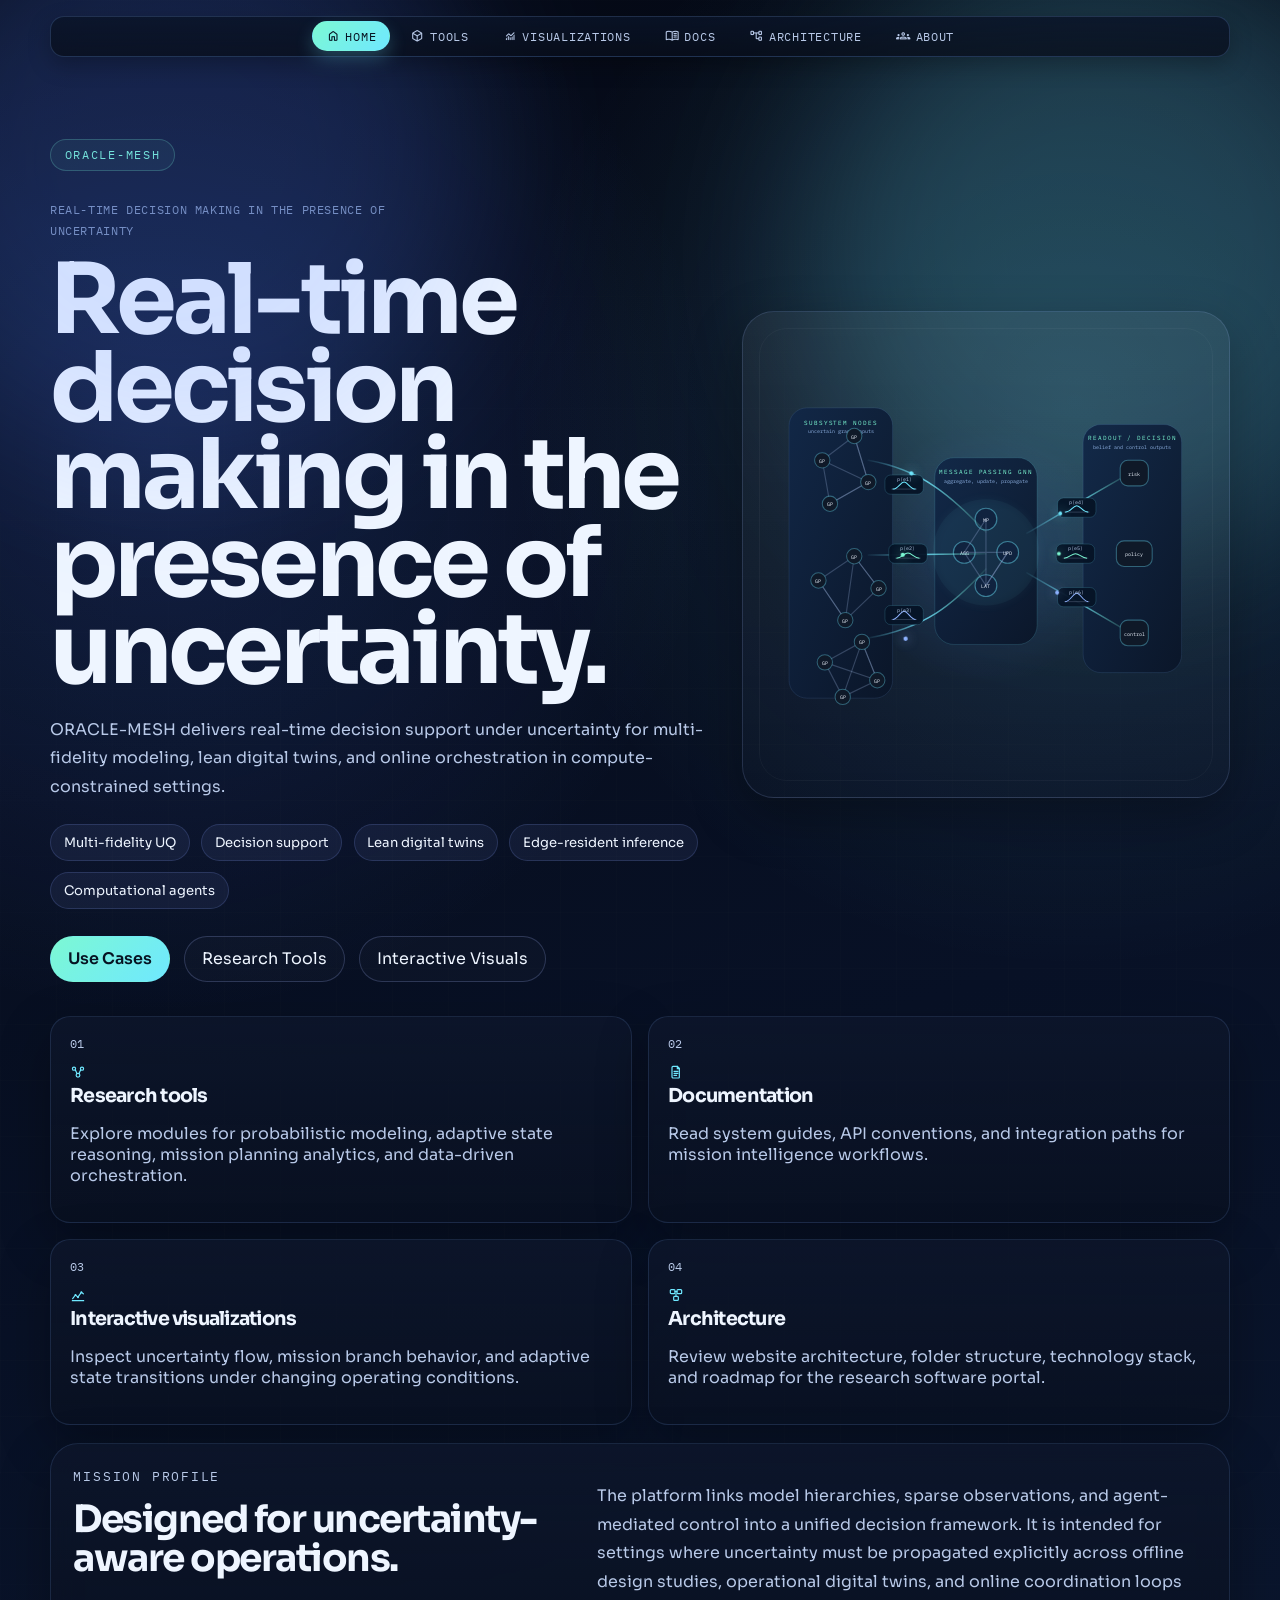
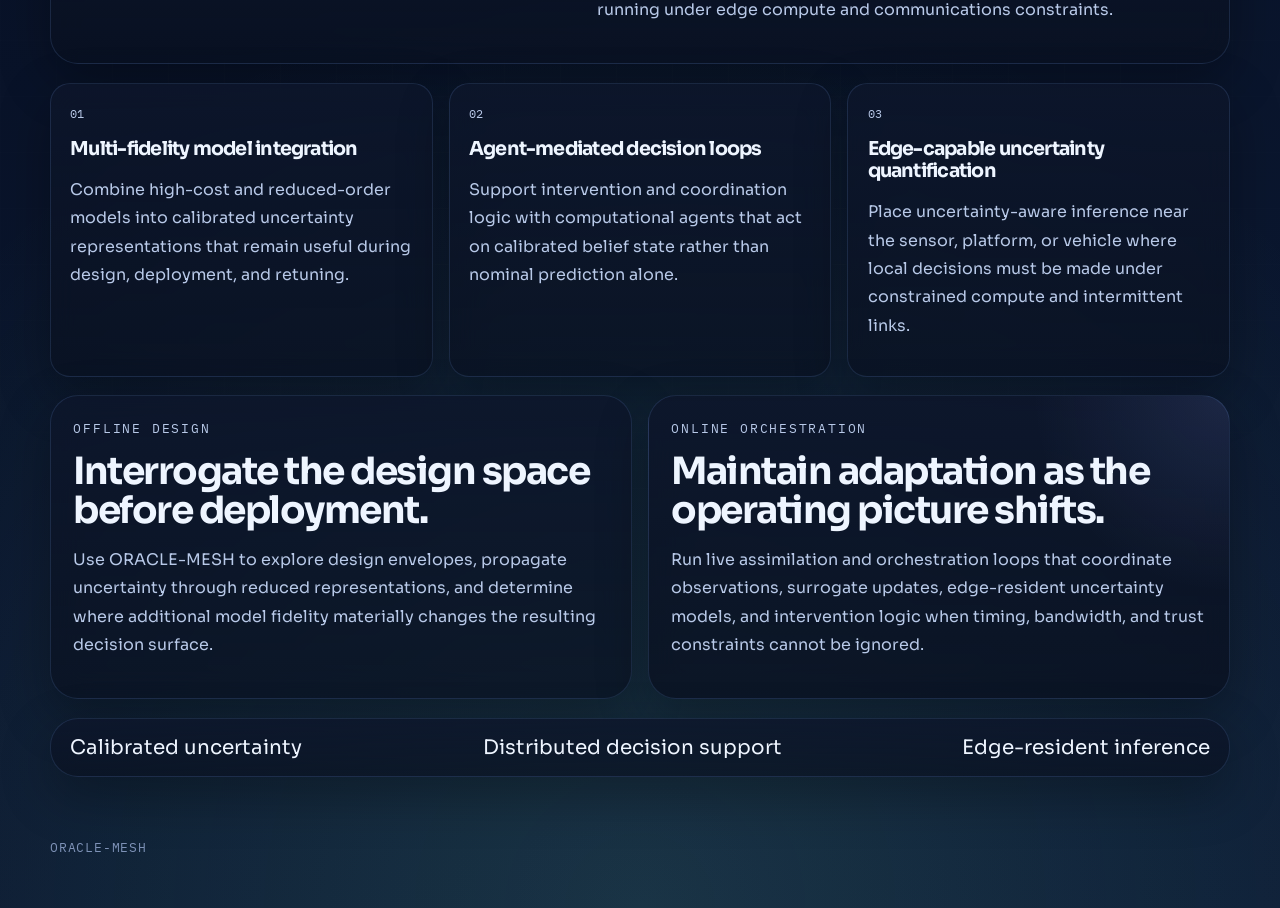
==== index.html @ 832a1695 "Tighten GNN hero layout" ====
<!doctype html>
<html lang="en">
  <head>
    <meta charset="UTF-8" />
    <meta name="viewport" content="width=device-width, initial-scale=1.0" />
    <title>ORACLE-MESH</title>
    <meta
      name="description"
      content="ORACLE-MESH supports real-time decision making in the presence of uncertainty."
    />
    <link rel="preconnect" href="https://fonts.googleapis.com" />
    <link rel="preconnect" href="https://fonts.gstatic.com" crossorigin />
    <link
      href="https://fonts.googleapis.com/css2?family=IBM+Plex+Mono:wght@400;500&family=Sora:wght@400;500;600;700;800&display=swap"
      rel="stylesheet"
    />
    <link
      href="https://fonts.googleapis.com/css2?family=Material+Symbols+Rounded:opsz,wght,FILL,GRAD@20..48,300..700,0..1,-50..200"
      rel="stylesheet"
    />
    <link rel="stylesheet" href="styles.css" />
  </head>
  <body>
    <div class="aurora aurora-left"></div>
    <div class="aurora aurora-right"></div>
    <div class="grain"></div>
    <nav class="top-nav" aria-label="Primary">
      <a class="nav-link active" href="index.html"><span class="material-symbols-rounded nav-icon">home</span>Home</a>
      <a class="nav-link" href="tools.html"><span class="material-symbols-rounded nav-icon">deployed_code</span>Tools</a>
      <a class="nav-link" href="visualizations.html"><span class="material-symbols-rounded nav-icon">monitoring</span>Visualizations</a>
      <a class="nav-link" href="docs.html"><span class="material-symbols-rounded nav-icon">menu_book</span>Docs</a>
      <a class="nav-link" href="architecture.html"><span class="material-symbols-rounded nav-icon">account_tree</span>Architecture</a>
      <a class="nav-link" href="about.html"><span class="material-symbols-rounded nav-icon">groups</span>About</a>
    </nav>
    <header class="hero">
      <div class="hero-copy">
        <p class="badge">ORACLE-MESH</p>
        <p class="expansion">Real-time decision making in the presence of uncertainty</p>
        <h1>Real-time decision making in the presence of uncertainty.</h1>
        <p class="lede">
          ORACLE-MESH delivers real-time decision support under uncertainty for
          multi-fidelity modeling, lean digital twins, and online orchestration
          in compute-constrained settings.
        </p>
        <div class="signal-row">
          <span>Multi-fidelity UQ</span>
          <span>Decision support</span>
          <span>Lean digital twins</span>
          <span>Edge-resident inference</span>
          <span>Computational agents</span>
        </div>
        <div class="cta-row">
          <a class="button primary" href="#mission">Use Cases</a>
          <a class="button" href="tools.html">Research Tools</a>
          <a class="button" href="visualizations.html">Interactive Visuals</a>
        </div>
      </div>
      <div class="hero-visual" aria-hidden="true">
        <div class="mesh-frame">
          <svg class="hero-diagram" viewBox="0 0 760 760" role="img" aria-label="Graph neural network architecture with uncertainty distributions on graph edges">
            <defs>
              <filter id="softGlow" x="-50%" y="-50%" width="200%" height="200%">
                <feGaussianBlur stdDeviation="8" result="blur" />
                <feMerge>
                  <feMergeNode in="blur" />
                  <feMergeNode in="SourceGraphic" />
                </feMerge>
              </filter>
              <linearGradient id="panelGlow" x1="0" x2="1" y1="0" y2="1">
                <stop offset="0%" stop-color="rgba(17, 39, 71, 0.95)" />
                <stop offset="100%" stop-color="rgba(10, 21, 40, 0.92)" />
              </linearGradient>
              <linearGradient id="edgeGlow" x1="0" x2="1" y1="0" y2="0">
                <stop offset="0%" stop-color="#6fe8ff" stop-opacity="0.06" />
                <stop offset="50%" stop-color="#6fe8ff" stop-opacity="0.8" />
                <stop offset="100%" stop-color="#7cf8d3" stop-opacity="0.08" />
              </linearGradient>
              <path id="msg1" d="M196 232 C286 248, 328 292, 380 344" />
              <path id="msg2" d="M196 380 C280 380, 326 378, 380 378" />
              <path id="msg3" d="M196 528 C286 510, 328 470, 380 410" />
              <path id="readout1" d="M444 346 C494 316, 548 284, 618 250" />
              <path id="readout2" d="M444 378 C508 378, 560 378, 618 378" />
              <path id="readout3" d="M444 410 C494 442, 548 472, 618 506" />
            </defs>

            <rect x="0" y="0" width="760" height="760" fill="transparent" />
            <rect x="72" y="150" width="162" height="454" rx="28" fill="url(#panelGlow)" stroke="rgba(125, 176, 255, 0.18)" />
            <rect x="300" y="228" width="160" height="292" rx="30" fill="url(#panelGlow)" stroke="rgba(111, 232, 255, 0.22)" />
            <rect x="532" y="176" width="154" height="388" rx="28" fill="url(#panelGlow)" stroke="rgba(125, 176, 255, 0.18)" />

            <g fill="#7cf8d3" font-family="IBM Plex Mono, monospace" font-size="9.8" letter-spacing="1.4">
              <text x="153" y="176" text-anchor="middle">SUBSYSTEM NODES</text>
              <text x="380" y="254" text-anchor="middle">MESSAGE PASSING GNN</text>
              <text x="609" y="200" text-anchor="middle">READOUT / DECISION</text>
            </g>

            <g fill="#8fb2e3" font-family="IBM Plex Mono, monospace" font-size="7.8">
              <text x="153" y="190" text-anchor="middle">uncertain graph inputs</text>
              <text x="380" y="268" text-anchor="middle">aggregate, update, propagate</text>
              <text x="609" y="214" text-anchor="middle">belief and control outputs</text>
            </g>

            <g fill="none" stroke="rgba(145, 168, 210, 0.3)" stroke-width="1.8" stroke-linecap="round">
              <path d="M124 232 L174 194 L196 266 L136 300 L124 232" />
              <path d="M174 194 L196 266" />
              <path d="M124 232 L196 266" />
              <path d="M136 300 L196 266" />

              <path d="M118 420 L174 382 L212 432 L160 482 L118 420" />
              <path d="M174 382 L212 432" />
              <path d="M174 382 L160 482" />
              <path d="M118 420 L160 482" />

              <path d="M128 548 L186 516 L210 576 L156 602 L128 548" />
              <path d="M186 516 L210 576" />
              <path d="M128 548 L210 576" />
              <path d="M156 602 L186 516" />
            </g>

            <g fill="#0f1928" stroke="rgba(111, 232, 255, 0.35)" stroke-width="1.6">
              <circle cx="124" cy="232" r="12" />
              <circle cx="174" cy="194" r="12" />
              <circle cx="196" cy="266" r="12" />
              <circle cx="136" cy="300" r="12" />

              <circle cx="118" cy="420" r="12" />
              <circle cx="174" cy="382" r="12" />
              <circle cx="212" cy="432" r="12" />
              <circle cx="160" cy="482" r="12" />

              <circle cx="128" cy="548" r="12" />
              <circle cx="186" cy="516" r="12" />
              <circle cx="210" cy="576" r="12" />
              <circle cx="156" cy="602" r="12" />
            </g>

            <g fill="#eef5ff" font-family="IBM Plex Mono, monospace" font-size="8.5">
              <text x="124" y="236" text-anchor="middle">GP</text>
              <text x="174" y="198" text-anchor="middle">GP</text>
              <text x="196" y="270" text-anchor="middle">GP</text>
              <text x="136" y="304" text-anchor="middle">GP</text>
              <text x="118" y="424" text-anchor="middle">GP</text>
              <text x="174" y="386" text-anchor="middle">GP</text>
              <text x="212" y="436" text-anchor="middle">GP</text>
              <text x="160" y="486" text-anchor="middle">GP</text>
              <text x="128" y="552" text-anchor="middle">GP</text>
              <text x="186" y="520" text-anchor="middle">GP</text>
              <text x="210" y="580" text-anchor="middle">GP</text>
              <text x="156" y="606" text-anchor="middle">GP</text>
            </g>

            <g>
              <circle cx="380" cy="376" r="76" fill="rgba(111, 232, 255, 0.08)" filter="url(#softGlow)">
                <animate attributeName="r" values="78;84;78" dur="4.6s" repeatCount="indefinite" />
                <animate attributeName="opacity" values="0.34;0.56;0.34" dur="4.6s" repeatCount="indefinite" />
              </circle>
              <circle cx="380" cy="324" r="17" fill="#10233f" stroke="rgba(111, 232, 255, 0.45)" stroke-width="1.8" />
              <circle cx="346" cy="376" r="17" fill="#10233f" stroke="rgba(111, 232, 255, 0.45)" stroke-width="1.8" />
              <circle cx="414" cy="376" r="17" fill="#10233f" stroke="rgba(111, 232, 255, 0.45)" stroke-width="1.8" />
              <circle cx="380" cy="428" r="17" fill="#10233f" stroke="rgba(111, 232, 255, 0.45)" stroke-width="1.8" />
              <path d="M380 324 L346 376 L414 376 L380 428 Z" fill="none" stroke="rgba(145, 168, 210, 0.32)" stroke-width="1.8" />
              <path d="M346 376 L380 428" fill="none" stroke="rgba(145, 168, 210, 0.32)" stroke-width="1.8" />
              <path d="M414 376 L380 428" fill="none" stroke="rgba(145, 168, 210, 0.32)" stroke-width="1.8" />
              <text x="380" y="328" text-anchor="middle" fill="#eef5ff" font-size="8.1" font-family="IBM Plex Mono, monospace">MP</text>
              <text x="346" y="380" text-anchor="middle" fill="#eef5ff" font-size="8.1" font-family="IBM Plex Mono, monospace">AGG</text>
              <text x="414" y="380" text-anchor="middle" fill="#eef5ff" font-size="8.1" font-family="IBM Plex Mono, monospace">UPD</text>
              <text x="380" y="432" text-anchor="middle" fill="#eef5ff" font-size="8.1" font-family="IBM Plex Mono, monospace">LAT</text>
            </g>

            <g fill="none" stroke="url(#edgeGlow)" stroke-width="2.25" stroke-linecap="round">
              <path d="M196 232 C286 248, 328 292, 380 344" />
              <path d="M196 380 C280 380, 326 378, 380 378" />
              <path d="M196 510 C286 494, 328 458, 380 402" />
              <path d="M444 346 C492 318, 542 288, 602 254" />
              <path d="M444 378 C502 378, 548 378, 600 378" />
              <path d="M444 408 C492 436, 542 464, 602 500" />
            </g>

            <g>
              <g transform="translate(252 270)">
                <rect x="-30" y="-15" width="60" height="30" rx="9" fill="rgba(6, 20, 38, 0.95)" stroke="rgba(111, 232, 255, 0.26)" />
                <path d="M-20 7 H20" fill="none" stroke="rgba(184, 201, 232, 0.34)" stroke-width="1" />
                <path d="M-18 7 C-9 7, -6 -4, 0 -4 C6 -4, 9 7, 18 7" fill="none" stroke="#6fe8ff" stroke-width="1.6" />
                <text x="0" y="-5" text-anchor="middle" fill="#b8c9e8" font-size="7.2" font-family="IBM Plex Mono, monospace">p(e1)</text>
              </g>
              <g transform="translate(258 378)">
                <rect x="-30" y="-15" width="60" height="30" rx="9" fill="rgba(6, 20, 38, 0.95)" stroke="rgba(111, 232, 255, 0.26)" />
                <path d="M-20 7 H20" fill="none" stroke="rgba(184, 201, 232, 0.34)" stroke-width="1" />
                <path d="M-18 7 C-10 7, -6 -1, 0 -1 C6 -1, 10 7, 18 7" fill="none" stroke="#7cf8d3" stroke-width="1.6" />
                <text x="0" y="-5" text-anchor="middle" fill="#b8c9e8" font-size="7.2" font-family="IBM Plex Mono, monospace">p(e2)</text>
              </g>
              <g transform="translate(252 474)">
                <rect x="-30" y="-15" width="60" height="30" rx="9" fill="rgba(6, 20, 38, 0.95)" stroke="rgba(111, 232, 255, 0.26)" />
                <path d="M-20 7 H20" fill="none" stroke="rgba(184, 201, 232, 0.34)" stroke-width="1" />
                <path d="M-18 7 C-10 7, -6 -6, 0 -6 C6 -6, 10 7, 18 7" fill="none" stroke="#8eb2ff" stroke-width="1.6" />
                <text x="0" y="-5" text-anchor="middle" fill="#b8c9e8" font-size="7.2" font-family="IBM Plex Mono, monospace">p(e3)</text>
              </g>
              <g transform="translate(522 306)">
                <rect x="-30" y="-15" width="60" height="30" rx="9" fill="rgba(6, 20, 38, 0.95)" stroke="rgba(111, 232, 255, 0.26)" />
                <path d="M-20 7 H20" fill="none" stroke="rgba(184, 201, 232, 0.34)" stroke-width="1" />
                <path d="M-18 7 C-9 7, -6 -3, 0 -3 C6 -3, 9 7, 18 7" fill="none" stroke="#6fe8ff" stroke-width="1.6" />
                <text x="0" y="-5" text-anchor="middle" fill="#b8c9e8" font-size="7.2" font-family="IBM Plex Mono, monospace">p(e4)</text>
              </g>
              <g transform="translate(520 378)">
                <rect x="-30" y="-15" width="60" height="30" rx="9" fill="rgba(6, 20, 38, 0.95)" stroke="rgba(111, 232, 255, 0.26)" />
                <path d="M-20 7 H20" fill="none" stroke="rgba(184, 201, 232, 0.34)" stroke-width="1" />
                <path d="M-18 7 C-10 7, -6 0, 0 0 C6 0, 10 7, 18 7" fill="none" stroke="#7cf8d3" stroke-width="1.6" />
                <text x="0" y="-5" text-anchor="middle" fill="#b8c9e8" font-size="7.2" font-family="IBM Plex Mono, monospace">p(e5)</text>
              </g>
              <g transform="translate(522 446)">
                <rect x="-30" y="-15" width="60" height="30" rx="9" fill="rgba(6, 20, 38, 0.95)" stroke="rgba(111, 232, 255, 0.26)" />
                <path d="M-20 7 H20" fill="none" stroke="rgba(184, 201, 232, 0.34)" stroke-width="1" />
                <path d="M-18 7 C-10 7, -6 -6, 0 -6 C6 -6, 10 7, 18 7" fill="none" stroke="#8eb2ff" stroke-width="1.6" />
                <text x="0" y="-5" text-anchor="middle" fill="#b8c9e8" font-size="7.2" font-family="IBM Plex Mono, monospace">p(e6)</text>
              </g>
            </g>

            <g fill="#0f1928" stroke="rgba(111, 232, 255, 0.35)" stroke-width="1.7">
              <rect x="590" y="232" width="44" height="40" rx="12" />
              <rect x="584" y="358" width="56" height="40" rx="12" />
              <rect x="590" y="482" width="44" height="40" rx="12" />
            </g>

            <g fill="#eef5ff" font-family="IBM Plex Mono, monospace" font-size="7.8">
              <text x="612" y="256" text-anchor="middle">risk</text>
              <text x="612" y="382" text-anchor="middle">policy</text>
              <text x="612" y="506" text-anchor="middle">control</text>
            </g>

            <g fill="rgba(111, 232, 255, 0.96)" filter="url(#softGlow)">
              <circle r="3.3">
                <animateMotion dur="6.2s" repeatCount="indefinite" rotate="auto"><mpath href="#msg1" /></animateMotion>
              </circle>
              <circle r="3.3" fill="#7cf8d3">
                <animateMotion dur="6.8s" repeatCount="indefinite" rotate="auto"><mpath href="#msg2" /></animateMotion>
              </circle>
              <circle r="3.3" fill="#8eb2ff">
                <animateMotion dur="7.3s" repeatCount="indefinite" rotate="auto"><mpath href="#msg3" /></animateMotion>
              </circle>
              <circle r="3.1">
                <animateMotion dur="6.5s" repeatCount="indefinite" rotate="auto"><mpath href="#readout1" /></animateMotion>
              </circle>
              <circle r="3.1" fill="#7cf8d3">
                <animateMotion dur="6.9s" repeatCount="indefinite" rotate="auto"><mpath href="#readout2" /></animateMotion>
              </circle>
              <circle r="3.1" fill="#8eb2ff">
                <animateMotion dur="7.1s" repeatCount="indefinite" rotate="auto"><mpath href="#readout3" /></animateMotion>
              </circle>
            </g>
          </svg>
        </div>
      </div>
    </header>

    <main>
      <section class="portal-grid">
        <a class="portal-card" href="tools.html">
          <p class="card-index">01</p>
          <svg class="micro-icon" aria-hidden="true" focusable="false"><use href="assets/icons.svg#icon-network"></use></svg>
          <h3>Research tools</h3>
          <p>Explore modules for probabilistic modeling, adaptive state reasoning, mission planning analytics, and data-driven orchestration.</p>
        </a>
        <a class="portal-card" href="docs.html">
          <p class="card-index">02</p>
          <svg class="micro-icon" aria-hidden="true" focusable="false"><use href="assets/icons.svg#icon-docs"></use></svg>
          <h3>Documentation</h3>
          <p>Read system guides, API conventions, and integration paths for mission intelligence workflows.</p>
        </a>
        <a class="portal-card" href="visualizations.html">
          <p class="card-index">03</p>
          <svg class="micro-icon" aria-hidden="true" focusable="false"><use href="assets/icons.svg#icon-viz"></use></svg>
          <h3>Interactive visualizations</h3>
          <p>Inspect uncertainty flow, mission branch behavior, and adaptive state transitions under changing operating conditions.</p>
        </a>
        <a class="portal-card" href="architecture.html">
          <p class="card-index">04</p>
          <svg class="micro-icon" aria-hidden="true" focusable="false"><use href="assets/icons.svg#icon-arch"></use></svg>
          <h3>Architecture</h3>
          <p>Review website architecture, folder structure, technology stack, and roadmap for the research software portal.</p>
        </a>
      </section>

      <section class="panel mission" id="mission">
        <div>
          <p class="section-kicker">Mission profile</p>
          <h2>Designed for uncertainty-aware operations.</h2>
        </div>
        <p>
          The platform links model hierarchies, sparse observations, and agent-mediated
          control into a unified decision framework. It is intended for settings where
          uncertainty must be propagated explicitly across offline design studies,
          operational digital twins, and online coordination loops running under edge
          compute and communications constraints.
        </p>
      </section>

      <section class="grid use-cases">
        <article class="card">
          <p class="card-index">01</p>
          <h3>Multi-fidelity model integration</h3>
          <p>
            Combine high-cost and reduced-order models into calibrated uncertainty
            representations that remain useful during design, deployment, and retuning.
          </p>
        </article>
        <article class="card">
          <p class="card-index">02</p>
          <h3>Agent-mediated decision loops</h3>
          <p>
            Support intervention and coordination logic with computational agents that act
            on calibrated belief state rather than nominal prediction alone.
          </p>
        </article>
        <article class="card">
          <p class="card-index">03</p>
          <h3>Edge-capable uncertainty quantification</h3>
          <p>
            Place uncertainty-aware inference near the sensor, platform, or vehicle where
            local decisions must be made under constrained compute and intermittent links.
          </p>
        </article>
      </section>

      <section class="mode-grid" id="modes">
        <article class="mode-panel">
          <p class="section-kicker">Offline design</p>
          <h2>Interrogate the design space before deployment.</h2>
          <p>
            Use ORACLE-MESH to explore design envelopes, propagate uncertainty through reduced
            representations, and determine where additional model fidelity materially changes
            the resulting decision surface.
          </p>
        </article>
        <article class="mode-panel alt">
          <p class="section-kicker">Online orchestration</p>
          <h2>Maintain adaptation as the operating picture shifts.</h2>
          <p>
            Run live assimilation and orchestration loops that coordinate observations,
            surrogate updates, edge-resident uncertainty models, and intervention logic when
            timing, bandwidth, and trust constraints cannot be ignored.
          </p>
        </article>
      </section>

      <section class="panel manifesto">
        <div class="manifesto-line">
          <span>Calibrated uncertainty</span>
          <span>Distributed decision support</span>
          <span>Edge-resident inference</span>
        </div>
      </section>
    </main>

    <footer>
      <p>ORACLE-MESH</p>
    </footer>
    <script src="assets/js/ui-effects.js"></script>
  </body>
</html>
---- styles.css ----
:root {
  --ai-blue: #4e7dff;
  --ai-cyan: #6fe8ff;
  --ai-mint: #7cf8d3;
  --ink-invert: #061322;
  --bg-0: #050914;
  --bg-1: #081126;
  --bg-2: #0c1a34;
  --panel: rgba(10, 18, 38, 0.6);
  --panel-strong: rgba(9, 16, 31, 0.82);
  --line: rgba(125, 176, 255, 0.14);
  --text: #eef5ff;
  --text-soft: #b8c9e8;
  --text-dim: #7e92b7;
  --cyan: var(--ai-cyan);
  --mint: var(--ai-mint);
  --sun: #79a6ff;
  --violet: var(--ai-blue);
  --radius-xl: 28px;
  --radius-lg: 20px;
  --radius-md: 14px;
  --shadow: 0 18px 52px rgba(0, 0, 0, 0.3);
}

* {
  box-sizing: border-box;
}

html {
  scroll-behavior: smooth;
}

body {
  margin: 0;
  font-family: "Sora", "Avenir Next", "Segoe UI", sans-serif;
  color: var(--text);
  background:
    radial-gradient(circle at 12% 18%, rgba(78, 125, 255, 0.18), transparent 24%),
    radial-gradient(circle at 84% 16%, rgba(111, 232, 255, 0.14), transparent 24%),
    radial-gradient(circle at 50% 100%, rgba(124, 248, 211, 0.12), transparent 36%),
    linear-gradient(160deg, var(--bg-0), var(--bg-1) 45%, var(--bg-2));
  min-height: 100vh;
  overflow-x: hidden;
  opacity: 0;
  transform: translateY(8px);
  transition: opacity 300ms ease, transform 300ms ease;
}

body.is-ready {
  opacity: 1;
  transform: translateY(0);
}

body.is-leaving {
  opacity: 0;
  transform: translateY(-8px);
}

body::before {
  content: "";
  position: fixed;
  inset: 0;
  pointer-events: none;
  background:
    linear-gradient(rgba(255, 255, 255, 0.03) 1px, transparent 1px),
    linear-gradient(90deg, rgba(255, 255, 255, 0.03) 1px, transparent 1px);
  background-size: 56px 56px;
  mask-image: radial-gradient(circle at center, black 45%, transparent 90%);
  opacity: 0.28;
}

.aurora {
  position: fixed;
  width: 38rem;
  height: 38rem;
  border-radius: 50%;
  filter: blur(80px);
  opacity: 0.18;
  pointer-events: none;
}

.aurora-left {
  top: -10rem;
  left: -8rem;
  background: var(--ai-blue);
}

.aurora-right {
  top: -4rem;
  right: -8rem;
  background: var(--ai-cyan);
}

.grain {
  position: fixed;
  inset: 0;
  pointer-events: none;
  background-image: radial-gradient(rgba(255, 255, 255, 0.04) 0.7px, transparent 0.7px);
  background-size: 4px 4px;
  opacity: 0.22;
}

.top-nav {
  margin: 1rem auto 0;
  display: flex;
  justify-content: center;
  gap: 0.45rem;
  flex-wrap: wrap;
  position: sticky;
  top: 0.75rem;
  z-index: 30;
  padding: 0.28rem 0.36rem;
  border-radius: 14px;
  width: min(1180px, calc(100vw - 1.25rem));
  background: linear-gradient(180deg, rgba(10, 20, 40, 0.86), rgba(8, 14, 27, 0.78));
  border: 1px solid rgba(125, 176, 255, 0.2);
  backdrop-filter: blur(14px);
  box-shadow: 0 8px 22px rgba(0, 0, 0, 0.26);
}

.nav-link {
  font-family: "IBM Plex Mono", monospace;
  font-size: 0.76rem;
  color: var(--text-soft);
  text-decoration: none;
  border: 1px solid transparent;
  background: transparent;
  border-radius: 999px;
  padding: 0.4rem 0.78rem;
  letter-spacing: 0.06em;
  text-transform: uppercase;
  transition: border-color 180ms ease, color 180ms ease, transform 180ms ease, background-color 180ms ease;
  display: inline-flex;
  align-items: center;
  gap: 0.35rem;
}

.nav-link:hover {
  color: var(--text);
  background: rgba(111, 232, 255, 0.1);
  border-color: rgba(111, 232, 255, 0.45);
  transform: translateY(-1px);
}

.nav-link.active {
  color: var(--ink-invert);
  border-color: transparent;
  background: linear-gradient(135deg, var(--mint), var(--cyan));
  box-shadow: 0 8px 18px rgba(111, 232, 255, 0.24);
}

.nav-icon {
  font-size: 0.9rem;
  line-height: 1;
}

.micro-icon {
  width: 1rem;
  height: 1rem;
  color: var(--cyan);
  transition: none;
}

.hero,
main,
footer {
  width: min(1180px, calc(100vw - 2rem));
  margin: 0 auto;
}

.hero {
  display: grid;
  grid-template-columns: minmax(0, 1.15fr) minmax(280px, 0.85fr);
  gap: 2rem;
  align-items: center;
  padding: 4.4rem 0 2.1rem;
}

.page-hero {
  width: min(1180px, calc(100vw - 2rem));
  margin: 0 auto;
  padding: 3rem 0 1.5rem;
  animation: rise-in 720ms ease-out;
}

.page-hero h1 {
  max-width: 14ch;
}

.hero-copy,
.hero-visual,
.panel,
.card,
.mode-panel {
  animation: rise-in 720ms ease-out;
}

.badge,
.expansion,
.section-kicker,
.card-index,
footer {
  font-family: "IBM Plex Mono", monospace;
}

.badge {
  display: inline-flex;
  align-items: center;
  padding: 0.45rem 0.85rem;
  border-radius: 999px;
  border: 1px solid rgba(126, 255, 201, 0.24);
  background: rgba(126, 255, 201, 0.06);
  color: var(--mint);
  font-size: 0.76rem;
  letter-spacing: 0.14em;
  text-transform: uppercase;
}

.expansion {
  margin: 1rem 0 0;
  max-width: 60ch;
  color: var(--text-dim);
  font-size: 0.78rem;
  line-height: 1.7;
  letter-spacing: 0.05em;
  text-transform: uppercase;
}

h1,
h2,
h3 {
  margin: 0;
  font-weight: 700;
  letter-spacing: -0.04em;
}

h1 {
  margin-top: 1rem;
  max-width: 11.5ch;
  font-size: clamp(3.1rem, 7.6vw, 6.5rem);
  line-height: 0.9;
}

h2 {
  font-size: clamp(1.6rem, 3vw, 2.35rem);
  line-height: 1.02;
}

h3 {
  font-size: 1.2rem;
  line-height: 1.15;
}

.lede,
.panel p,
.card p,
.mode-panel p {
  color: var(--text-soft);
  line-height: 1.78;
}

.lede {
  max-width: 60ch;
  margin-top: 1.3rem;
  font-size: 1rem;
}

.signal-row {
  display: flex;
  gap: 0.7rem;
  flex-wrap: wrap;
  margin-top: 1.45rem;
}

.signal-row span {
  padding: 0.55rem 0.8rem;
  border-radius: 999px;
  background: rgba(137, 161, 255, 0.08);
  border: 1px solid rgba(137, 161, 255, 0.18);
  color: var(--text);
  font-size: 0.82rem;
}

.cta-row {
  display: flex;
  gap: 0.9rem;
  flex-wrap: wrap;
  margin-top: 1.7rem;
}

.button {
  display: inline-flex;
  align-items: center;
  justify-content: center;
  min-height: 46px;
  padding: 0.7rem 1.05rem;
  border-radius: 999px;
  color: var(--text);
  text-decoration: none;
  border: 1px solid rgba(163, 184, 255, 0.22);
  background: rgba(255, 255, 255, 0.02);
  transition: transform 180ms ease, border-color 180ms ease, box-shadow 180ms ease, background-color 180ms ease;
}

.button:hover {
  transform: translateY(-2px);
  border-color: rgba(111, 232, 255, 0.55);
  box-shadow: 0 16px 30px rgba(111, 232, 255, 0.15);
}

.button.primary {
  color: var(--ink-invert);
  background: linear-gradient(135deg, var(--mint), var(--cyan));
  border-color: transparent;
  font-weight: 600;
}

.button.primary:hover {
  box-shadow: 0 18px 34px rgba(111, 232, 255, 0.24);
}

.hero-visual {
  display: flex;
  align-items: center;
  justify-content: center;
  min-height: 560px;
}

.mesh-frame {
  position: relative;
  width: min(100%, 540px);
  aspect-ratio: 1 / 1;
  border-radius: 32px;
  background:
    radial-gradient(circle at center, rgba(78, 125, 255, 0.14), transparent 38%),
    linear-gradient(180deg, rgba(255, 255, 255, 0.05), rgba(255, 255, 255, 0.01));
  border: 1px solid rgba(163, 184, 255, 0.16);
  box-shadow: var(--shadow);
  overflow: hidden;
}

.mesh-frame::before,
.mesh-frame::after {
  content: "";
  position: absolute;
  inset: 1rem;
  border-radius: 28px;
  border: 1px solid rgba(255, 255, 255, 0.04);
}

.mesh-frame::after {
  display: none;
}

.hero-diagram {
  display: block;
  width: 100%;
  height: 100%;
}

@media (max-width: 1100px) {
  .mesh-frame {
    width: min(100%, 500px);
  }
}

@media (max-width: 980px) {
  .hero-visual {
    min-height: 500px;
  }
}

main {
  display: grid;
  gap: 1.15rem;
  padding-bottom: 1rem;
}

.panel,
.card,
.mode-panel {
  background: linear-gradient(180deg, rgba(13, 22, 43, 0.84), rgba(9, 16, 31, 0.68));
  border: 1px solid var(--line);
  box-shadow: var(--shadow);
  backdrop-filter: blur(14px);
}

.panel,
.mode-panel {
  border-radius: var(--radius-xl);
  padding: 1.4rem;
}

.mission {
  display: grid;
  grid-template-columns: minmax(0, 0.9fr) minmax(0, 1.1fr);
  gap: 1.5rem;
  align-items: start;
}

.section-kicker {
  margin: 0 0 0.75rem;
  color: var(--cyan);
  font-size: 0.8rem;
  letter-spacing: 0.14em;
  text-transform: uppercase;
}

.grid {
  display: grid;
  grid-template-columns: repeat(3, minmax(0, 1fr));
  gap: 1rem;
}

.card {
  border-radius: var(--radius-lg);
  padding: 1.2rem;
  position: relative;
  overflow: hidden;
}

.card-index {
  margin: 0 0 0.85rem;
  color: var(--mint);
  font-size: 0.76rem;
}

.card h3 {
  margin-bottom: 0.8rem;
}

.mode-grid {
  display: grid;
  grid-template-columns: repeat(2, minmax(0, 1fr));
  gap: 1rem;
}

.mode-panel.alt {
  background:
    radial-gradient(circle at top right, rgba(137, 161, 255, 0.12), transparent 30%),
    linear-gradient(180deg, rgba(13, 22, 43, 0.9), rgba(9, 16, 31, 0.78));
}

.portal-grid {
  display: grid;
  grid-template-columns: repeat(2, minmax(0, 1fr));
  gap: 1rem;
}

.portal-card {
  display: block;
  border-radius: var(--radius-lg);
  padding: 1.2rem;
  background: linear-gradient(180deg, rgba(13, 22, 43, 0.84), rgba(9, 16, 31, 0.68));
  border: 1px solid var(--line);
  text-decoration: none;
  box-shadow: var(--shadow);
  transition: transform 180ms ease, border-color 180ms ease, box-shadow 180ms ease;
  position: relative;
  overflow: hidden;
}

.portal-card:hover {
  transform: translateY(-3px);
  border-color: rgba(111, 232, 255, 0.5);
  box-shadow: 0 24px 42px rgba(111, 232, 255, 0.18);
}

.portal-card h3 {
  color: var(--text);
}

.portal-card p {
  color: var(--text-soft);
}

.card-icon {
  font-size: 0.92rem;
  color: var(--cyan);
  background: rgba(111, 232, 255, 0.08);
  border: 1px solid rgba(111, 232, 255, 0.22);
  border-radius: 10px;
  padding: 0.2rem;
  margin: 0 0 0.45rem;
}

.tool-grid,
.viz-grid,
.docs-layout {
  grid-template-columns: repeat(2, minmax(0, 1fr));
}

.docs-layout {
  display: grid;
  gap: 1rem;
}

.doc-list {
  margin: 0.8rem 0 0;
  padding-left: 1.2rem;
}

.doc-list li {
  color: var(--text-soft);
  margin: 0.45rem 0;
  line-height: 1.7;
}

canvas {
  width: 100%;
  height: auto;
  border-radius: var(--radius-md);
  border: 1px solid rgba(163, 184, 255, 0.22);
  background: rgba(7, 14, 26, 0.8);
}

.viz-caption {
  color: var(--text-dim);
  margin-top: 0.75rem;
}

.options-tree {
  display: grid;
  grid-template-columns: repeat(3, minmax(0, 1fr));
  gap: 0.8rem;
  margin-top: 0.9rem;
}

.tree-branch {
  border-radius: var(--radius-md);
  border: 1px solid rgba(163, 184, 255, 0.14);
  padding: 0.85rem;
  background: rgba(5, 12, 24, 0.62);
}

.tree-branch header {
  display: flex;
  justify-content: space-between;
  align-items: baseline;
  gap: 0.8rem;
}

.tree-branch header h3 {
  font-size: 0.96rem;
  color: var(--text);
}

.tree-branch header span {
  color: var(--mint);
  font-family: "IBM Plex Mono", monospace;
  font-size: 0.72rem;
}

.tree-branch ul {
  margin: 0.75rem 0 0;
  padding-left: 1.05rem;
}

.tree-branch li {
  color: var(--text-soft);
  margin: 0.32rem 0;
  line-height: 1.5;
}

.code-block {
  margin: 0.75rem 0 0;
  padding: 0.95rem;
  border-radius: var(--radius-md);
  border: 1px solid rgba(163, 184, 255, 0.14);
  background: rgba(5, 12, 24, 0.66);
  color: var(--text-soft);
  overflow-x: auto;
}

.about-grid {
  display: grid;
  grid-template-columns: 1fr;
  gap: 1rem;
}

.profile-card {
  display: grid;
  grid-template-columns: 180px minmax(0, 1fr);
  gap: 1.1rem;
  align-items: start;
  border-radius: var(--radius-xl);
  padding: 1.2rem;
  background: linear-gradient(180deg, rgba(13, 22, 43, 0.84), rgba(9, 16, 31, 0.68));
  border: 1px solid var(--line);
  box-shadow: var(--shadow);
  backdrop-filter: blur(14px);
  position: relative;
  overflow: hidden;
}

.reveal-item {
  opacity: 0;
  transform: translateY(14px) scale(0.99);
}

.reveal-item.in-view {
  opacity: 1;
  transform: translateY(0) scale(1);
  transition: opacity 420ms ease, transform 420ms ease;
}

.profile-card img {
  width: 100%;
  aspect-ratio: 4 / 5;
  object-fit: cover;
  border-radius: var(--radius-md);
  border: 1px solid rgba(163, 184, 255, 0.12);
  box-shadow: 0 8px 18px rgba(0, 0, 0, 0.28);
}

.panel,
.profile-card {
  position: relative;
  overflow: hidden;
}

.card::after,
.portal-card::after,
.panel::after,
.profile-card::after {
  content: "";
  position: absolute;
  inset: auto -20% -85% auto;
  width: 60%;
  height: 80%;
  background: radial-gradient(circle, rgba(78, 125, 255, 0.2), transparent 65%);
  pointer-events: none;
}

.profile-affiliation {
  margin: 0.55rem 0 0.9rem;
  color: var(--text-dim);
  font-size: 0.92rem;
}

.profile-links {
  margin-top: 0.8rem;
}

.inline-link {
  color: var(--cyan);
  text-decoration: none;
  border-bottom: 1px solid rgba(111, 232, 255, 0.45);
}

.inline-link:hover {
  color: var(--mint);
  border-bottom-color: rgba(124, 248, 211, 0.7);
}


.manifesto {
  padding: 1rem 1.2rem;
}

.manifesto-line {
  display: flex;
  justify-content: space-between;
  gap: 1rem;
  flex-wrap: wrap;
}

.manifesto-line span {
  color: var(--text);
  font-size: clamp(1rem, 2vw, 1.25rem);
}

footer {
  padding: 2rem 0 2.4rem;
  color: var(--text-dim);
  font-size: 0.84rem;
  letter-spacing: 0.06em;
  text-transform: uppercase;
}

@keyframes rise-in {
  from {
    opacity: 0;
    transform: translateY(18px);
  }
  to {
    opacity: 1;
    transform: translateY(0);
  }
}

@media (max-width: 980px) {
  .hero,
  .mission,
  .portal-grid,
  .grid,
  .mode-grid,
  .tool-grid,
  .viz-grid,
  .docs-layout,
  .options-tree {
    grid-template-columns: 1fr;
  }

  .hero {
    padding-top: 4rem;
  }

  .top-nav {
    top: 0.6rem;
    margin-top: 0.75rem;
  }

  .hero-visual {
    min-height: 360px;
  }

  h1 {
    max-width: 12ch;
  }

  .profile-card {
    grid-template-columns: 140px minmax(0, 1fr);
  }
}

@media (max-width: 640px) {
  .top-nav,
  .hero,
  .page-hero,
  main,
  footer {
    width: min(1180px, calc(100vw - 1.25rem));
  }

  .top-nav {
    justify-content: center;
    padding: 0.36rem;
    border-radius: 14px;
  }

  .nav-link {
    padding: 0.44rem 0.78rem;
    font-size: 0.75rem;
  }

  .nav-icon {
    font-size: 0.82rem;
  }

  .panel,
  .card,
  .mode-panel {
    padding: 1rem;
  }

  .mesh-frame {
    width: 100%;
  }

  .tag {
    font-size: 0.68rem;
  }

  .profile-card {
    grid-template-columns: 1fr;
  }

  .profile-card img {
    max-width: 260px;
  }
}
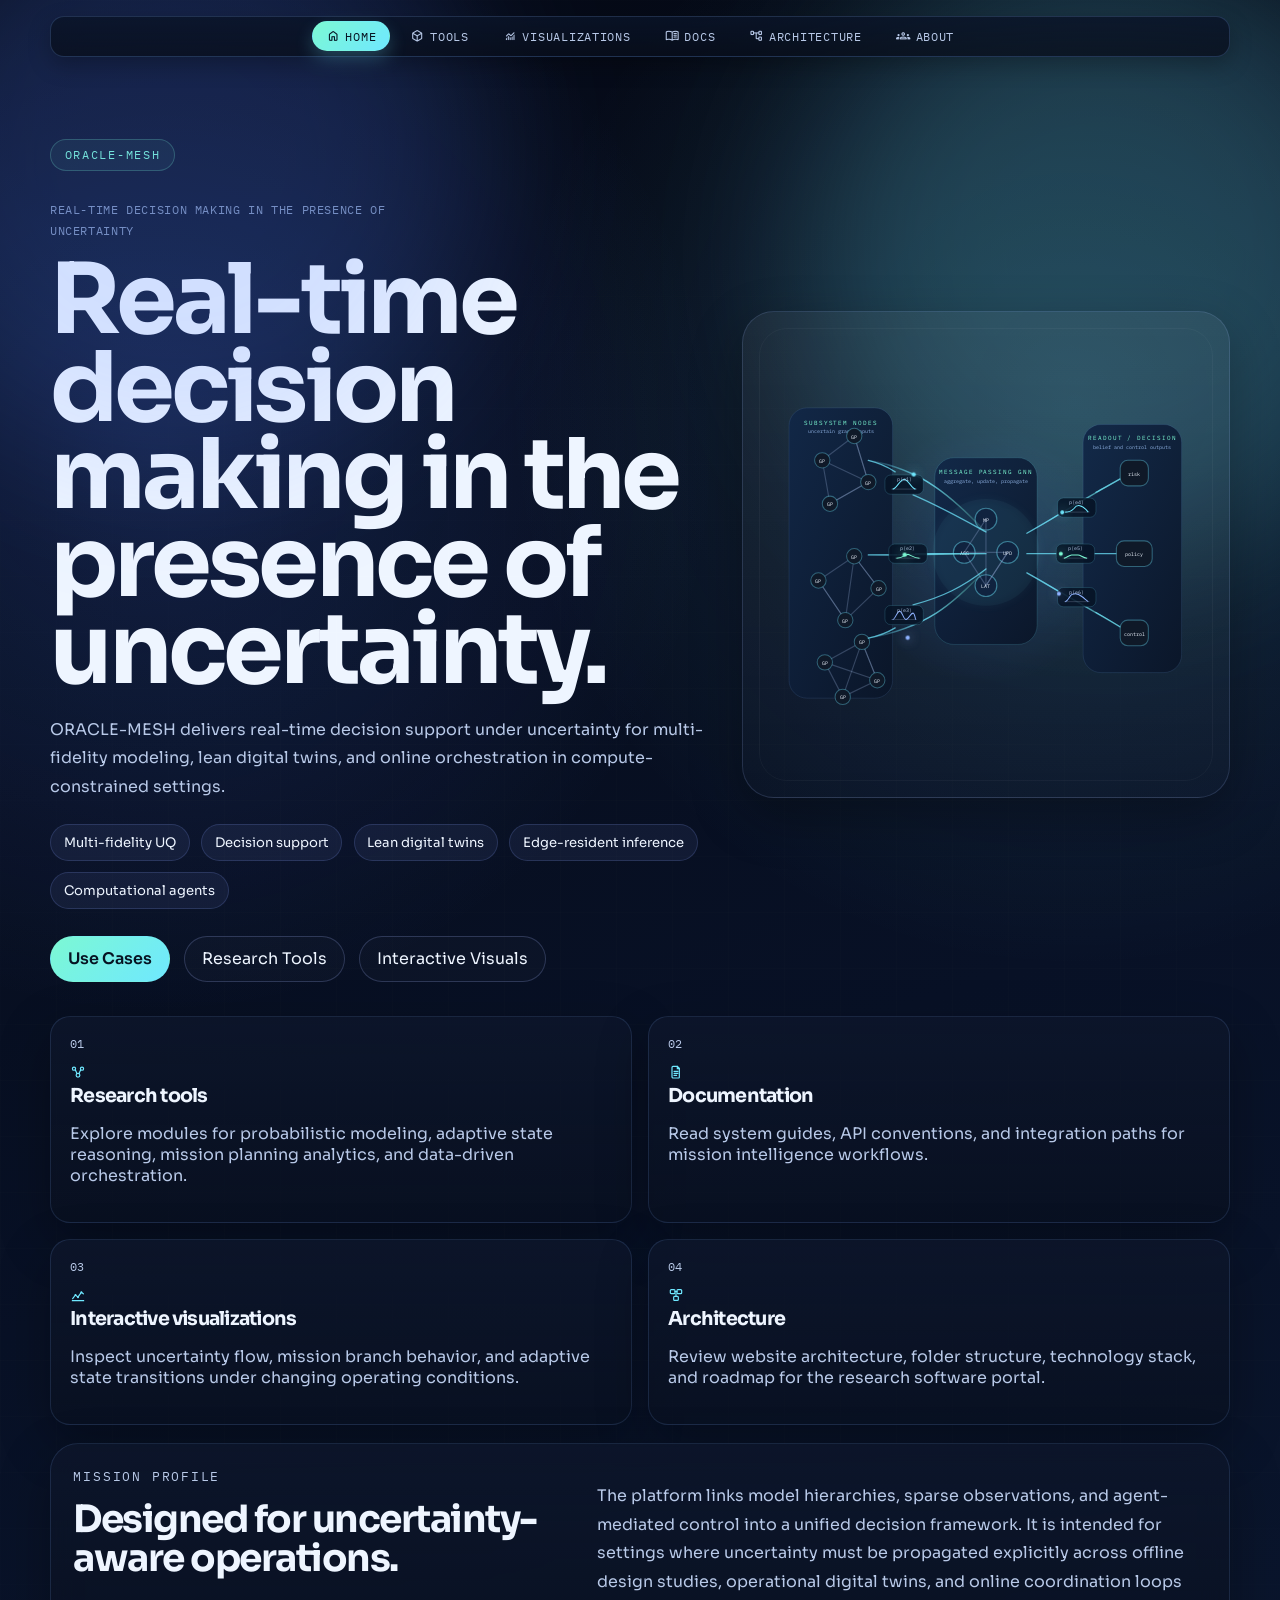
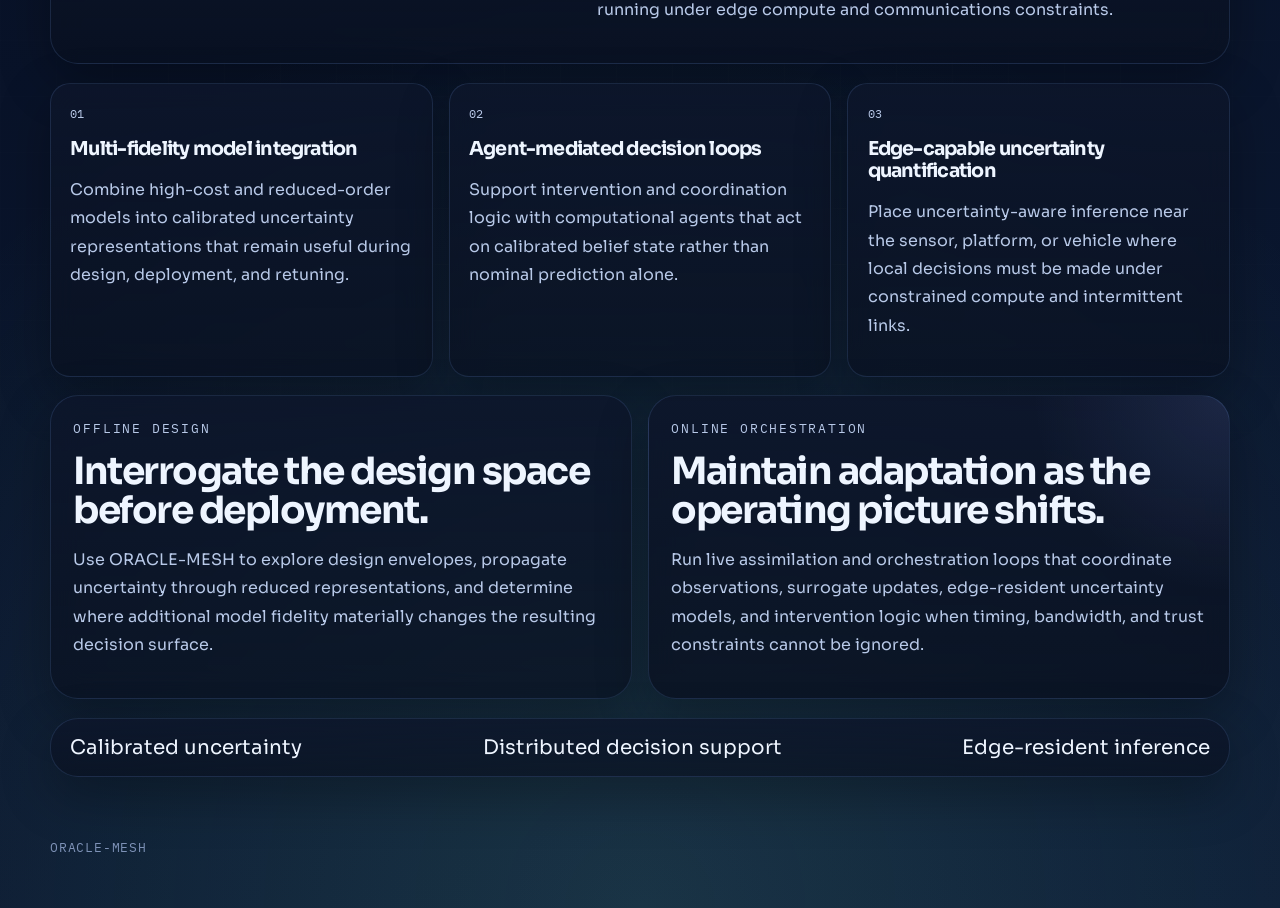
==== commit 1943743d: "Vary edge PDFs in GNN hero" ====
--- a/index.html
+++ b/index.html
@@ -176,41 +176,56 @@
               <path d="M444 408 C492 436, 542 464, 602 500" />
             </g>
 
+            <g fill="none" stroke="rgba(111, 232, 255, 0.72)" stroke-width="2.05" stroke-linecap="round">
+              <path d="M196 232 C214 236, 226 242, 238 250" />
+              <path d="M266 286 C308 304, 340 322, 380 344" />
+              <path d="M196 380 C216 380, 228 380, 240 380" />
+              <path d="M270 378 C316 378, 344 378, 380 378" />
+              <path d="M196 510 C216 506, 228 500, 238 494" />
+              <path d="M266 458 C312 446, 344 430, 380 402" />
+              <path d="M444 346 C462 336, 476 328, 492 318" />
+              <path d="M552 282 C570 272, 586 264, 602 254" />
+              <path d="M444 378 C462 378, 476 378, 490 378" />
+              <path d="M550 378 C568 378, 584 378, 600 378" />
+              <path d="M444 408 C462 418, 476 426, 492 436" />
+              <path d="M552 470 C570 480, 586 490, 602 500" />
+            </g>
+
             <g>
               <g transform="translate(252 270)">
-                <rect x="-30" y="-15" width="60" height="30" rx="9" fill="rgba(6, 20, 38, 0.95)" stroke="rgba(111, 232, 255, 0.26)" />
-                <path d="M-20 7 H20" fill="none" stroke="rgba(184, 201, 232, 0.34)" stroke-width="1" />
-                <path d="M-18 7 C-9 7, -6 -4, 0 -4 C6 -4, 9 7, 18 7" fill="none" stroke="#6fe8ff" stroke-width="1.6" />
+                <rect x="-30" y="-15" width="60" height="30" rx="9" fill="rgba(6, 20, 38, 0.88)" stroke="rgba(111, 232, 255, 0.26)" />
+                <path d="M-20 7 H20" fill="none" stroke="rgba(184, 201, 232, 0.34)" stroke-width="1" />
+                <path d="M-18 7 C-12 7, -7 -8, 0 -8 C7 -8, 12 7, 18 7" fill="none" stroke="#6fe8ff" stroke-width="1.6" />
                 <text x="0" y="-5" text-anchor="middle" fill="#b8c9e8" font-size="7.2" font-family="IBM Plex Mono, monospace">p(e1)</text>
               </g>
               <g transform="translate(258 378)">
-                <rect x="-30" y="-15" width="60" height="30" rx="9" fill="rgba(6, 20, 38, 0.95)" stroke="rgba(111, 232, 255, 0.26)" />
-                <path d="M-20 7 H20" fill="none" stroke="rgba(184, 201, 232, 0.34)" stroke-width="1" />
-                <path d="M-18 7 C-10 7, -6 -1, 0 -1 C6 -1, 10 7, 18 7" fill="none" stroke="#7cf8d3" stroke-width="1.6" />
+                <rect x="-30" y="-15" width="60" height="30" rx="9" fill="rgba(6, 20, 38, 0.88)" stroke="rgba(111, 232, 255, 0.26)" />
+                <path d="M-20 7 H20" fill="none" stroke="rgba(184, 201, 232, 0.34)" stroke-width="1" />
+                <path d="M-18 7 C-10 7, -4 2, 0 1 C4 2, 10 7, 18 7" fill="none" stroke="#7cf8d3" stroke-width="1.6" />
                 <text x="0" y="-5" text-anchor="middle" fill="#b8c9e8" font-size="7.2" font-family="IBM Plex Mono, monospace">p(e2)</text>
               </g>
               <g transform="translate(252 474)">
-                <rect x="-30" y="-15" width="60" height="30" rx="9" fill="rgba(6, 20, 38, 0.95)" stroke="rgba(111, 232, 255, 0.26)" />
-                <path d="M-20 7 H20" fill="none" stroke="rgba(184, 201, 232, 0.34)" stroke-width="1" />
-                <path d="M-18 7 C-10 7, -6 -6, 0 -6 C6 -6, 10 7, 18 7" fill="none" stroke="#8eb2ff" stroke-width="1.6" />
+                <rect x="-30" y="-15" width="60" height="30" rx="9" fill="rgba(6, 20, 38, 0.88)" stroke="rgba(111, 232, 255, 0.26)" />
+                <path d="M-20 7 H20" fill="none" stroke="rgba(184, 201, 232, 0.34)" stroke-width="1" />
+                <path d="M-18 7 C-14 7, -11 -6, -7 -6 C-3 -6, -1 7, 3 7 C7 7, 10 -3, 14 -3 C16 -3, 18 7, 18 7" fill="none" stroke="#8eb2ff" stroke-width="1.6" />
                 <text x="0" y="-5" text-anchor="middle" fill="#b8c9e8" font-size="7.2" font-family="IBM Plex Mono, monospace">p(e3)</text>
               </g>
               <g transform="translate(522 306)">
-                <rect x="-30" y="-15" width="60" height="30" rx="9" fill="rgba(6, 20, 38, 0.95)" stroke="rgba(111, 232, 255, 0.26)" />
-                <path d="M-20 7 H20" fill="none" stroke="rgba(184, 201, 232, 0.34)" stroke-width="1" />
-                <path d="M-18 7 C-9 7, -6 -3, 0 -3 C6 -3, 9 7, 18 7" fill="none" stroke="#6fe8ff" stroke-width="1.6" />
+                <rect x="-30" y="-15" width="60" height="30" rx="9" fill="rgba(6, 20, 38, 0.88)" stroke="rgba(111, 232, 255, 0.26)" />
+                <path d="M-20 7 H20" fill="none" stroke="rgba(184, 201, 232, 0.34)" stroke-width="1" />
+                <path d="M-18 7 C-12 7, -8 6, -4 1 C0 -5, 8 -6, 18 7" fill="none" stroke="#6fe8ff" stroke-width="1.6" />
                 <text x="0" y="-5" text-anchor="middle" fill="#b8c9e8" font-size="7.2" font-family="IBM Plex Mono, monospace">p(e4)</text>
               </g>
               <g transform="translate(520 378)">
-                <rect x="-30" y="-15" width="60" height="30" rx="9" fill="rgba(6, 20, 38, 0.95)" stroke="rgba(111, 232, 255, 0.26)" />
-                <path d="M-20 7 H20" fill="none" stroke="rgba(184, 201, 232, 0.34)" stroke-width="1" />
-                <path d="M-18 7 C-10 7, -6 0, 0 0 C6 0, 10 7, 18 7" fill="none" stroke="#7cf8d3" stroke-width="1.6" />
+                <rect x="-30" y="-15" width="60" height="30" rx="9" fill="rgba(6, 20, 38, 0.88)" stroke="rgba(111, 232, 255, 0.26)" />
+                <path d="M-20 7 H20" fill="none" stroke="rgba(184, 201, 232, 0.34)" stroke-width="1" />
+                <path d="M-18 7 C-14 7, -10 2, -6 2 L4 2 C8 2, 12 7, 18 7" fill="none" stroke="#7cf8d3" stroke-width="1.6" />
                 <text x="0" y="-5" text-anchor="middle" fill="#b8c9e8" font-size="7.2" font-family="IBM Plex Mono, monospace">p(e5)</text>
               </g>
               <g transform="translate(522 446)">
-                <rect x="-30" y="-15" width="60" height="30" rx="9" fill="rgba(6, 20, 38, 0.95)" stroke="rgba(111, 232, 255, 0.26)" />
-                <path d="M-20 7 H20" fill="none" stroke="rgba(184, 201, 232, 0.34)" stroke-width="1" />
-                <path d="M-18 7 C-10 7, -6 -6, 0 -6 C6 -6, 10 7, 18 7" fill="none" stroke="#8eb2ff" stroke-width="1.6" />
+                <rect x="-30" y="-15" width="60" height="30" rx="9" fill="rgba(6, 20, 38, 0.88)" stroke="rgba(111, 232, 255, 0.26)" />
+                <path d="M-20 7 H20" fill="none" stroke="rgba(184, 201, 232, 0.34)" stroke-width="1" />
+                <path d="M-18 7 C-14 7, -11 -2, -8 -4 C-4 -6, 2 -6, 8 -1 C12 2, 15 5, 18 7" fill="none" stroke="#8eb2ff" stroke-width="1.6" />
                 <text x="0" y="-5" text-anchor="middle" fill="#b8c9e8" font-size="7.2" font-family="IBM Plex Mono, monospace">p(e6)</text>
               </g>
             </g>
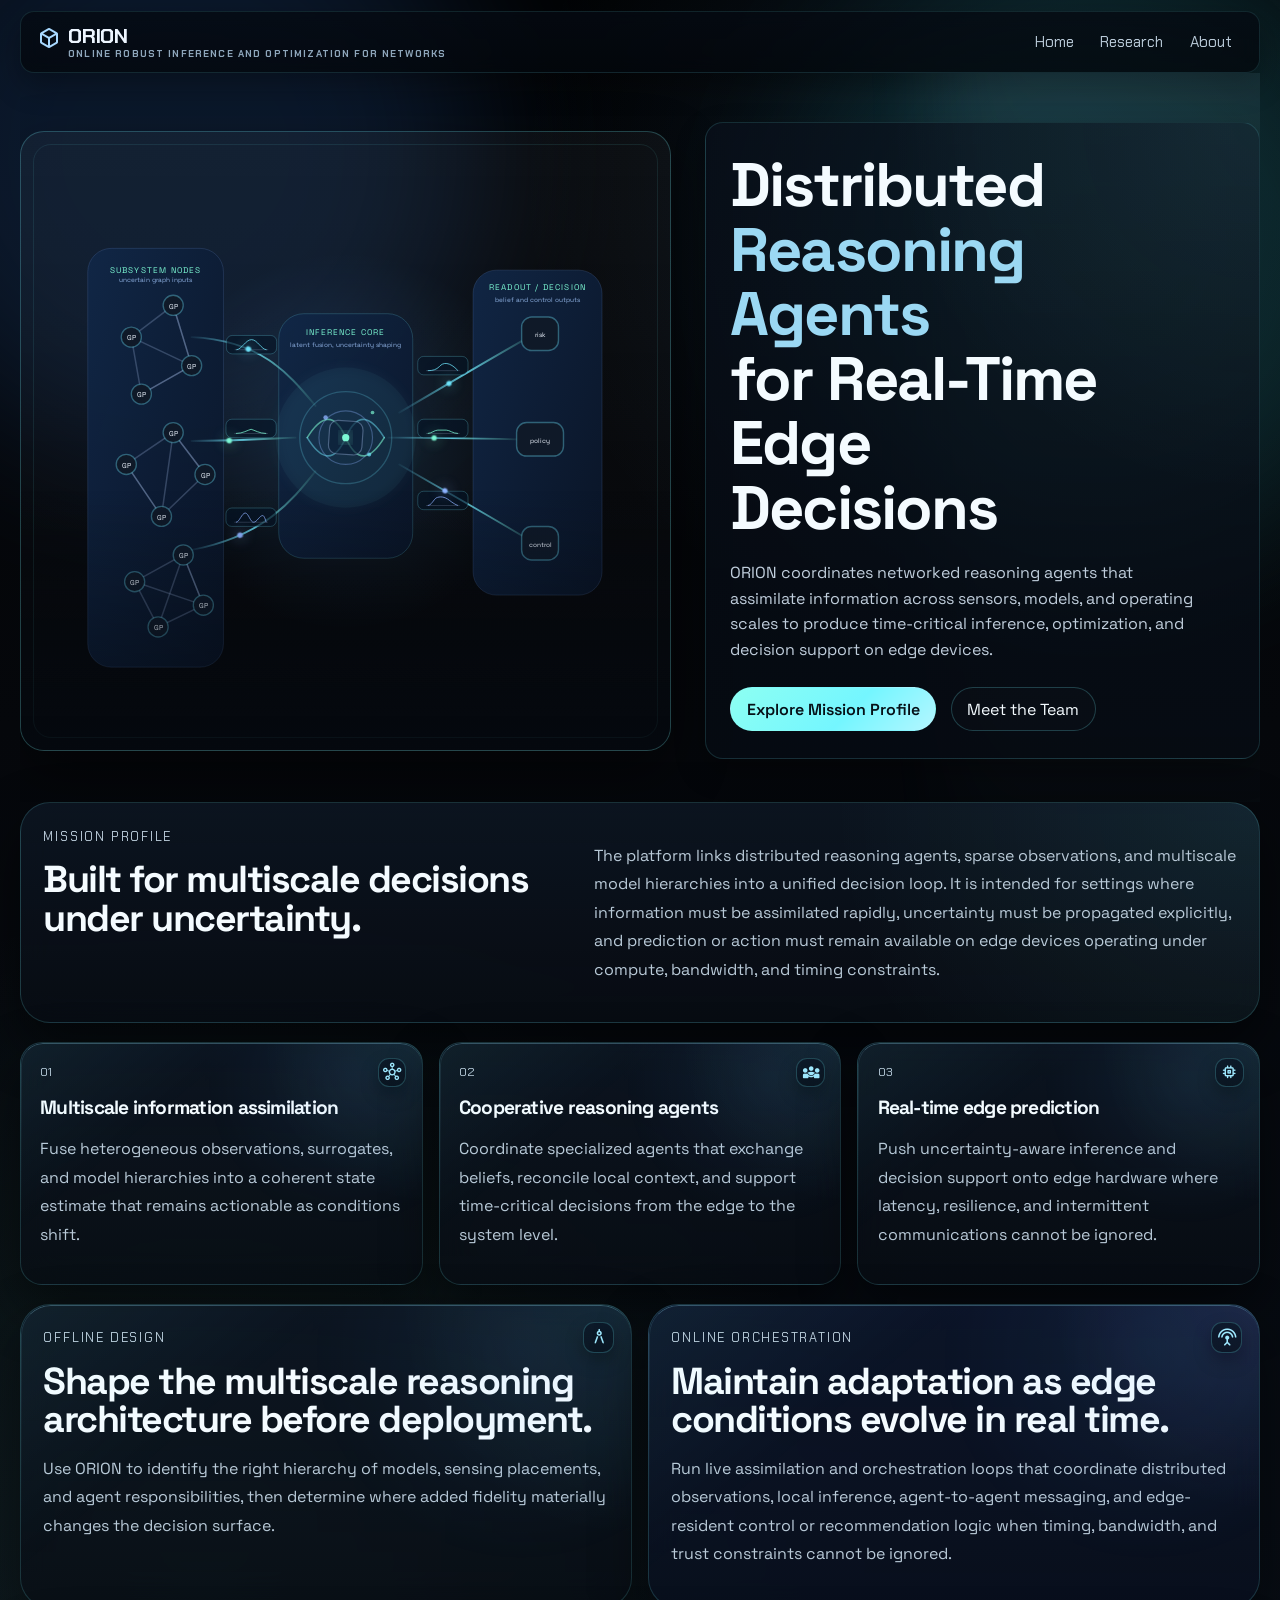
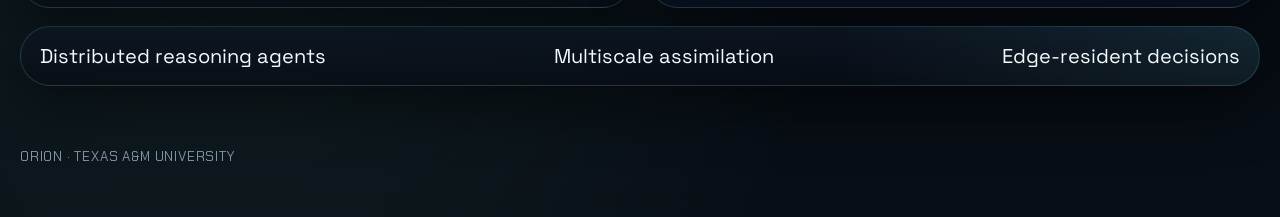
==== commit 598cbc98: "Refine D³ARWIN figure layout, update naming, add Texas A&M footer" ====
--- a/index.html
+++ b/index.html
@@ -3,15 +3,15 @@
   <head>
     <meta charset="UTF-8" />
     <meta name="viewport" content="width=device-width, initial-scale=1.0" />
-    <title>ORACLE-MESH</title>
+    <title>ORION</title>
     <meta
       name="description"
-      content="ORACLE-MESH supports real-time decision making in the presence of uncertainty."
+      content="ORION: Online Robust Inference and Optimization for Networks. A distributed multiscale decision engine for real-time edge intelligence under uncertainty."
     />
     <link rel="preconnect" href="https://fonts.googleapis.com" />
     <link rel="preconnect" href="https://fonts.gstatic.com" crossorigin />
     <link
-      href="https://fonts.googleapis.com/css2?family=IBM+Plex+Mono:wght@400;500&family=Sora:wght@400;500;600;700;800&display=swap"
+      href="https://fonts.googleapis.com/css2?family=Chakra+Petch:wght@400;500;600;700&family=Space+Grotesk:wght@400;500;700&display=swap"
       rel="stylesheet"
     />
     <link
@@ -25,34 +25,33 @@
     <div class="aurora aurora-right"></div>
     <div class="grain"></div>
     <nav class="top-nav" aria-label="Primary">
-      <a class="nav-link active" href="index.html"><span class="material-symbols-rounded nav-icon">home</span>Home</a>
-      <a class="nav-link" href="tools.html"><span class="material-symbols-rounded nav-icon">deployed_code</span>Tools</a>
-      <a class="nav-link" href="visualizations.html"><span class="material-symbols-rounded nav-icon">monitoring</span>Visualizations</a>
-      <a class="nav-link" href="docs.html"><span class="material-symbols-rounded nav-icon">menu_book</span>Docs</a>
-      <a class="nav-link" href="architecture.html"><span class="material-symbols-rounded nav-icon">account_tree</span>Architecture</a>
-      <a class="nav-link" href="about.html"><span class="material-symbols-rounded nav-icon">groups</span>About</a>
+      <a class="nav-brand" href="index.html">
+        <span class="material-symbols-rounded nav-brand-icon">deployed_code</span>
+        <span class="nav-brand-copy">
+          <span class="nav-brand-title">ORION</span>
+          <span class="nav-brand-subtitle">ONLINE ROBUST INFERENCE AND OPTIMIZATION FOR NETWORKS</span>
+        </span>
+      </a>
+      <div class="nav-menu">
+        <a class="nav-link" href="index.html">Home</a>
+        <a class="nav-link" href="research.html">Research</a>
+        <a class="nav-link" href="about.html">About</a>
+      </div>
     </nav>
     <header class="hero">
       <div class="hero-copy">
-        <p class="badge">ORACLE-MESH</p>
-        <p class="expansion">Real-time decision making in the presence of uncertainty</p>
-        <h1>Real-time decision making in the presence of uncertainty.</h1>
+        <h1>
+          Distributed <span class="headline-accent">Reasoning Agents</span><br />
+          for Real-Time Edge Decisions
+        </h1>
         <p class="lede">
-          ORACLE-MESH delivers real-time decision support under uncertainty for
-          multi-fidelity modeling, lean digital twins, and online orchestration
-          in compute-constrained settings.
+          ORION coordinates networked reasoning agents that assimilate information across
+          sensors, models, and operating scales to produce time-critical inference,
+          optimization, and decision support on edge devices.
         </p>
-        <div class="signal-row">
-          <span>Multi-fidelity UQ</span>
-          <span>Decision support</span>
-          <span>Lean digital twins</span>
-          <span>Edge-resident inference</span>
-          <span>Computational agents</span>
-        </div>
         <div class="cta-row">
-          <a class="button primary" href="#mission">Use Cases</a>
-          <a class="button" href="tools.html">Research Tools</a>
-          <a class="button" href="visualizations.html">Interactive Visuals</a>
+          <a class="button primary" href="#mission">Explore Mission Profile</a>
+          <a class="button" href="about.html">Meet the Team</a>
         </div>
       </div>
       <div class="hero-visual" aria-hidden="true">
@@ -75,41 +74,41 @@
                 <stop offset="50%" stop-color="#6fe8ff" stop-opacity="0.8" />
                 <stop offset="100%" stop-color="#7cf8d3" stop-opacity="0.08" />
               </linearGradient>
-              <path id="msg1" d="M196 232 C286 248, 328 292, 380 344" />
-              <path id="msg2" d="M196 380 C280 380, 326 378, 380 378" />
-              <path id="msg3" d="M196 528 C286 510, 328 470, 380 410" />
-              <path id="readout1" d="M444 346 C494 316, 548 284, 618 250" />
-              <path id="readout2" d="M444 378 C508 378, 560 378, 618 378" />
-              <path id="readout3" d="M444 410 C494 442, 548 472, 618 506" />
+              <path id="msg1" d="M196 256 C280 260, 312 300, 344 338" />
+              <path id="msg2" d="M196 380 C270 380, 302 376, 320 376" />
+              <path id="msg3" d="M196 510 C280 494, 314 454, 344 416" />
+              <path id="readout1" d="M444 346 C492 318, 542 288, 602 254" />
+              <path id="readout2" d="M431 376 C494 376, 540 377, 584 378" />
+              <path id="readout3" d="M444 408 C492 436, 542 464, 602 500" />
             </defs>
 
             <rect x="0" y="0" width="760" height="760" fill="transparent" />
-            <rect x="72" y="150" width="162" height="454" rx="28" fill="url(#panelGlow)" stroke="rgba(125, 176, 255, 0.18)" />
+            <rect x="72" y="150" width="162" height="500" rx="28" fill="url(#panelGlow)" stroke="rgba(125, 176, 255, 0.18)" />
             <rect x="300" y="228" width="160" height="292" rx="30" fill="url(#panelGlow)" stroke="rgba(111, 232, 255, 0.22)" />
             <rect x="532" y="176" width="154" height="388" rx="28" fill="url(#panelGlow)" stroke="rgba(125, 176, 255, 0.18)" />
 
-            <g fill="#7cf8d3" font-family="IBM Plex Mono, monospace" font-size="9.8" letter-spacing="1.4">
-              <text x="153" y="176" text-anchor="middle">SUBSYSTEM NODES</text>
-              <text x="380" y="254" text-anchor="middle">MESSAGE PASSING GNN</text>
+            <g fill="#7cf8d3" font-family="Space Grotesk, sans-serif" font-size="9.8" letter-spacing="1.4">
+              <text x="153" y="180" text-anchor="middle">SUBSYSTEM NODES</text>
+              <text x="380" y="254" text-anchor="middle">INFERENCE CORE</text>
               <text x="609" y="200" text-anchor="middle">READOUT / DECISION</text>
             </g>
 
-            <g fill="#8fb2e3" font-family="IBM Plex Mono, monospace" font-size="7.8">
+            <g fill="#8fb2e3" font-family="Space Grotesk, sans-serif" font-size="7.8">
               <text x="153" y="190" text-anchor="middle">uncertain graph inputs</text>
-              <text x="380" y="268" text-anchor="middle">aggregate, update, propagate</text>
+              <text x="380" y="268" text-anchor="middle">latent fusion, uncertainty shaping</text>
               <text x="609" y="214" text-anchor="middle">belief and control outputs</text>
             </g>
 
             <g fill="none" stroke="rgba(145, 168, 210, 0.3)" stroke-width="1.8" stroke-linecap="round">
-              <path d="M124 232 L174 194 L196 266 L136 300 L124 232" />
-              <path d="M174 194 L196 266" />
-              <path d="M124 232 L196 266" />
-              <path d="M136 300 L196 266" />
-
-              <path d="M118 420 L174 382 L212 432 L160 482 L118 420" />
-              <path d="M174 382 L212 432" />
-              <path d="M174 382 L160 482" />
-              <path d="M118 420 L160 482" />
+              <path d="M124 256 L174 218 L196 290 L136 324 L124 256" />
+              <path d="M174 218 L196 290" />
+              <path d="M124 256 L196 290" />
+              <path d="M136 324 L196 290" />
+
+              <path d="M118 408 L174 370 L212 420 L160 470 L118 408" />
+              <path d="M174 370 L212 420" />
+              <path d="M174 370 L160 470" />
+              <path d="M118 408 L160 470" />
 
               <path d="M128 548 L186 516 L210 576 L156 602 L128 548" />
               <path d="M186 516 L210 576" />
@@ -118,15 +117,15 @@
             </g>
 
             <g fill="#0f1928" stroke="rgba(111, 232, 255, 0.35)" stroke-width="1.6">
-              <circle cx="124" cy="232" r="12" />
-              <circle cx="174" cy="194" r="12" />
-              <circle cx="196" cy="266" r="12" />
-              <circle cx="136" cy="300" r="12" />
-
-              <circle cx="118" cy="420" r="12" />
-              <circle cx="174" cy="382" r="12" />
-              <circle cx="212" cy="432" r="12" />
-              <circle cx="160" cy="482" r="12" />
+              <circle cx="124" cy="256" r="12" />
+              <circle cx="174" cy="218" r="12" />
+              <circle cx="196" cy="290" r="12" />
+              <circle cx="136" cy="324" r="12" />
+
+              <circle cx="118" cy="408" r="12" />
+              <circle cx="174" cy="370" r="12" />
+              <circle cx="212" cy="420" r="12" />
+              <circle cx="160" cy="470" r="12" />
 
               <circle cx="128" cy="548" r="12" />
               <circle cx="186" cy="516" r="12" />
@@ -134,15 +133,15 @@
               <circle cx="156" cy="602" r="12" />
             </g>
 
-            <g fill="#eef5ff" font-family="IBM Plex Mono, monospace" font-size="8.5">
-              <text x="124" y="236" text-anchor="middle">GP</text>
-              <text x="174" y="198" text-anchor="middle">GP</text>
-              <text x="196" y="270" text-anchor="middle">GP</text>
-              <text x="136" y="304" text-anchor="middle">GP</text>
-              <text x="118" y="424" text-anchor="middle">GP</text>
-              <text x="174" y="386" text-anchor="middle">GP</text>
-              <text x="212" y="436" text-anchor="middle">GP</text>
-              <text x="160" y="486" text-anchor="middle">GP</text>
+            <g fill="#eef5ff" font-family="Space Grotesk, sans-serif" font-size="8.5">
+              <text x="124" y="260" text-anchor="middle">GP</text>
+              <text x="174" y="222" text-anchor="middle">GP</text>
+              <text x="196" y="294" text-anchor="middle">GP</text>
+              <text x="136" y="328" text-anchor="middle">GP</text>
+              <text x="118" y="412" text-anchor="middle">GP</text>
+              <text x="174" y="374" text-anchor="middle">GP</text>
+              <text x="212" y="424" text-anchor="middle">GP</text>
+              <text x="160" y="474" text-anchor="middle">GP</text>
               <text x="128" y="552" text-anchor="middle">GP</text>
               <text x="186" y="520" text-anchor="middle">GP</text>
               <text x="210" y="580" text-anchor="middle">GP</text>
@@ -154,79 +153,62 @@
                 <animate attributeName="r" values="78;84;78" dur="4.6s" repeatCount="indefinite" />
                 <animate attributeName="opacity" values="0.34;0.56;0.34" dur="4.6s" repeatCount="indefinite" />
               </circle>
-              <circle cx="380" cy="324" r="17" fill="#10233f" stroke="rgba(111, 232, 255, 0.45)" stroke-width="1.8" />
-              <circle cx="346" cy="376" r="17" fill="#10233f" stroke="rgba(111, 232, 255, 0.45)" stroke-width="1.8" />
-              <circle cx="414" cy="376" r="17" fill="#10233f" stroke="rgba(111, 232, 255, 0.45)" stroke-width="1.8" />
-              <circle cx="380" cy="428" r="17" fill="#10233f" stroke="rgba(111, 232, 255, 0.45)" stroke-width="1.8" />
-              <path d="M380 324 L346 376 L414 376 L380 428 Z" fill="none" stroke="rgba(145, 168, 210, 0.32)" stroke-width="1.8" />
-              <path d="M346 376 L380 428" fill="none" stroke="rgba(145, 168, 210, 0.32)" stroke-width="1.8" />
-              <path d="M414 376 L380 428" fill="none" stroke="rgba(145, 168, 210, 0.32)" stroke-width="1.8" />
-              <text x="380" y="328" text-anchor="middle" fill="#eef5ff" font-size="8.1" font-family="IBM Plex Mono, monospace">MP</text>
-              <text x="346" y="380" text-anchor="middle" fill="#eef5ff" font-size="8.1" font-family="IBM Plex Mono, monospace">AGG</text>
-              <text x="414" y="380" text-anchor="middle" fill="#eef5ff" font-size="8.1" font-family="IBM Plex Mono, monospace">UPD</text>
-              <text x="380" y="432" text-anchor="middle" fill="#eef5ff" font-size="8.1" font-family="IBM Plex Mono, monospace">LAT</text>
+              <circle cx="380" cy="376" r="52" fill="none" stroke="rgba(111, 232, 255, 0.22)" stroke-width="1.6">
+                <animate attributeName="r" values="50;56;50" dur="6.0s" repeatCount="indefinite" />
+              </circle>
+              <circle cx="380" cy="376" r="32" fill="none" stroke="rgba(142, 178, 255, 0.34)" stroke-width="1.4" />
+              <path d="M334 376 C350 350, 366 344, 380 376 C394 408, 410 402, 426 376" fill="none" stroke="rgba(124, 248, 211, 0.58)" stroke-width="1.9" stroke-linecap="round" />
+              <path d="M334 376 C350 402, 366 408, 380 376 C394 344, 410 350, 426 376" fill="none" stroke="rgba(111, 232, 255, 0.48)" stroke-width="1.9" stroke-linecap="round" />
+              <rect x="360" y="356" width="40" height="40" rx="10" fill="rgba(12, 31, 56, 0.65)" stroke="rgba(145, 168, 210, 0.45)" stroke-width="1.4" transform="rotate(45 380 376)">
+                <animateTransform attributeName="transform" type="rotate" values="45 380 376;405 380 376" dur="18s" repeatCount="indefinite" />
+              </rect>
+              <circle cx="380" cy="376" r="4.3" fill="#7cf8d3" filter="url(#softGlow)" />
+              <circle cx="356" cy="352" r="2.7" fill="#8eb2ff" opacity="0.78" />
+              <circle cx="408" cy="396" r="2.4" fill="#6fe8ff" opacity="0.72" />
+              <circle cx="412" cy="346" r="2.2" fill="#7cf8d3" opacity="0.68" />
             </g>
 
             <g fill="none" stroke="url(#edgeGlow)" stroke-width="2.25" stroke-linecap="round">
-              <path d="M196 232 C286 248, 328 292, 380 344" />
-              <path d="M196 380 C280 380, 326 378, 380 378" />
-              <path d="M196 510 C286 494, 328 458, 380 402" />
+              <path d="M196 256 C280 260, 312 300, 344 338" />
+              <path d="M196 380 C270 380, 302 376, 320 376" />
+              <path d="M196 510 C280 494, 314 454, 344 416" />
               <path d="M444 346 C492 318, 542 288, 602 254" />
-              <path d="M444 378 C502 378, 548 378, 600 378" />
+              <path d="M431 376 C494 376, 540 377, 584 378" />
               <path d="M444 408 C492 436, 542 464, 602 500" />
             </g>
 
-            <g fill="none" stroke="rgba(111, 232, 255, 0.72)" stroke-width="2.05" stroke-linecap="round">
-              <path d="M196 232 C214 236, 226 242, 238 250" />
-              <path d="M266 286 C308 304, 340 322, 380 344" />
-              <path d="M196 380 C216 380, 228 380, 240 380" />
-              <path d="M270 378 C316 378, 344 378, 380 378" />
-              <path d="M196 510 C216 506, 228 500, 238 494" />
-              <path d="M266 458 C312 446, 344 430, 380 402" />
-              <path d="M444 346 C462 336, 476 328, 492 318" />
-              <path d="M552 282 C570 272, 586 264, 602 254" />
-              <path d="M444 378 C462 378, 476 378, 490 378" />
-              <path d="M550 378 C568 378, 584 378, 600 378" />
-              <path d="M444 408 C462 418, 476 426, 492 436" />
-              <path d="M552 470 C570 480, 586 490, 602 500" />
-            </g>
+
 
             <g>
-              <g transform="translate(252 270)">
-                <rect x="-30" y="-15" width="60" height="30" rx="9" fill="rgba(6, 20, 38, 0.88)" stroke="rgba(111, 232, 255, 0.26)" />
-                <path d="M-20 7 H20" fill="none" stroke="rgba(184, 201, 232, 0.34)" stroke-width="1" />
-                <path d="M-18 7 C-12 7, -7 -8, 0 -8 C7 -8, 12 7, 18 7" fill="none" stroke="#6fe8ff" stroke-width="1.6" />
-                <text x="0" y="-5" text-anchor="middle" fill="#b8c9e8" font-size="7.2" font-family="IBM Plex Mono, monospace">p(e1)</text>
-              </g>
-              <g transform="translate(258 378)">
-                <rect x="-30" y="-15" width="60" height="30" rx="9" fill="rgba(6, 20, 38, 0.88)" stroke="rgba(111, 232, 255, 0.26)" />
-                <path d="M-20 7 H20" fill="none" stroke="rgba(184, 201, 232, 0.34)" stroke-width="1" />
-                <path d="M-18 7 C-10 7, -4 2, 0 1 C4 2, 10 7, 18 7" fill="none" stroke="#7cf8d3" stroke-width="1.6" />
-                <text x="0" y="-5" text-anchor="middle" fill="#b8c9e8" font-size="7.2" font-family="IBM Plex Mono, monospace">p(e2)</text>
-              </g>
-              <g transform="translate(252 474)">
-                <rect x="-30" y="-15" width="60" height="30" rx="9" fill="rgba(6, 20, 38, 0.88)" stroke="rgba(111, 232, 255, 0.26)" />
-                <path d="M-20 7 H20" fill="none" stroke="rgba(184, 201, 232, 0.34)" stroke-width="1" />
-                <path d="M-18 7 C-14 7, -11 -6, -7 -6 C-3 -6, -1 7, 3 7 C7 7, 10 -3, 14 -3 C16 -3, 18 7, 18 7" fill="none" stroke="#8eb2ff" stroke-width="1.6" />
-                <text x="0" y="-5" text-anchor="middle" fill="#b8c9e8" font-size="7.2" font-family="IBM Plex Mono, monospace">p(e3)</text>
-              </g>
-              <g transform="translate(522 306)">
-                <rect x="-30" y="-15" width="60" height="30" rx="9" fill="rgba(6, 20, 38, 0.88)" stroke="rgba(111, 232, 255, 0.26)" />
-                <path d="M-20 7 H20" fill="none" stroke="rgba(184, 201, 232, 0.34)" stroke-width="1" />
-                <path d="M-18 7 C-12 7, -8 6, -4 1 C0 -5, 8 -6, 18 7" fill="none" stroke="#6fe8ff" stroke-width="1.6" />
-                <text x="0" y="-5" text-anchor="middle" fill="#b8c9e8" font-size="7.2" font-family="IBM Plex Mono, monospace">p(e4)</text>
-              </g>
-              <g transform="translate(520 378)">
-                <rect x="-30" y="-15" width="60" height="30" rx="9" fill="rgba(6, 20, 38, 0.88)" stroke="rgba(111, 232, 255, 0.26)" />
-                <path d="M-20 7 H20" fill="none" stroke="rgba(184, 201, 232, 0.34)" stroke-width="1" />
-                <path d="M-18 7 C-14 7, -10 2, -6 2 L4 2 C8 2, 12 7, 18 7" fill="none" stroke="#7cf8d3" stroke-width="1.6" />
-                <text x="0" y="-5" text-anchor="middle" fill="#b8c9e8" font-size="7.2" font-family="IBM Plex Mono, monospace">p(e5)</text>
-              </g>
-              <g transform="translate(522 446)">
-                <rect x="-30" y="-15" width="60" height="30" rx="9" fill="rgba(6, 20, 38, 0.88)" stroke="rgba(111, 232, 255, 0.26)" />
-                <path d="M-20 7 H20" fill="none" stroke="rgba(184, 201, 232, 0.34)" stroke-width="1" />
-                <path d="M-18 7 C-14 7, -11 -2, -8 -4 C-4 -6, 2 -6, 8 -1 C12 2, 15 5, 18 7" fill="none" stroke="#8eb2ff" stroke-width="1.6" />
-                <text x="0" y="-5" text-anchor="middle" fill="#b8c9e8" font-size="7.2" font-family="IBM Plex Mono, monospace">p(e6)</text>
+              <g transform="translate(267.5 265)">
+                <rect x="-30" y="-11" width="60" height="22" rx="7" fill="rgba(6, 20, 38, 0.62)" stroke="rgba(111, 232, 255, 0.28)" />
+                <path d="M-20 6 H20" fill="none" stroke="rgba(184, 201, 232, 0.30)" stroke-width="0.8" />
+                <path d="M-18 6 C-12 6, -7 -6, 0 -6 C7 -6, 12 6, 18 6" fill="none" stroke="#6fe8ff" stroke-width="0.9" />
+              </g>
+              <g transform="translate(267 365)">
+                <rect x="-30" y="-11" width="60" height="22" rx="7" fill="rgba(6, 20, 38, 0.62)" stroke="rgba(111, 232, 255, 0.28)" />
+                <path d="M-20 6 H20" fill="none" stroke="rgba(184, 201, 232, 0.30)" stroke-width="0.8" />
+                <path d="M-18 6 C-10 6, -4 2, 0 1 C4 2, 10 6, 18 6" fill="none" stroke="#7cf8d3" stroke-width="0.9" />
+              </g>
+              <g transform="translate(267 471)">
+                <rect x="-30" y="-11" width="60" height="22" rx="7" fill="rgba(6, 20, 38, 0.62)" stroke="rgba(111, 232, 255, 0.28)" />
+                <path d="M-20 6 H20" fill="none" stroke="rgba(184, 201, 232, 0.30)" stroke-width="0.8" />
+                <path d="M-18 6 C-14 6, -11 -5, -7 -5 C-3 -5, -1 6, 3 6 C7 6, 10 -2, 14 -2 C16 -2, 18 6, 18 6" fill="none" stroke="#8eb2ff" stroke-width="0.9" />
+              </g>
+              <g transform="translate(496 290)">
+                <rect x="-30" y="-11" width="60" height="22" rx="7" fill="rgba(6, 20, 38, 0.62)" stroke="rgba(111, 232, 255, 0.28)" />
+                <path d="M-20 6 H20" fill="none" stroke="rgba(184, 201, 232, 0.30)" stroke-width="0.8" />
+                <path d="M-18 6 C-12 6, -8 5, -4 1 C0 -4, 8 -5, 18 6" fill="none" stroke="#6fe8ff" stroke-width="0.9" />
+              </g>
+              <g transform="translate(496 365)">
+                <rect x="-30" y="-11" width="60" height="22" rx="7" fill="rgba(6, 20, 38, 0.62)" stroke="rgba(111, 232, 255, 0.28)" />
+                <path d="M-20 6 H20" fill="none" stroke="rgba(184, 201, 232, 0.30)" stroke-width="0.8" />
+                <path d="M-18 6 C-14 6, -10 2, -6 2 L4 2 C8 2, 12 6, 18 6" fill="none" stroke="#7cf8d3" stroke-width="0.9" />
+              </g>
+              <g transform="translate(496 451)">
+                <rect x="-30" y="-11" width="60" height="22" rx="7" fill="rgba(6, 20, 38, 0.62)" stroke="rgba(111, 232, 255, 0.28)" />
+                <path d="M-20 6 H20" fill="none" stroke="rgba(184, 201, 232, 0.30)" stroke-width="0.8" />
+                <path d="M-18 6 C-14 6, -11 -1, -8 -3 C-4 -5, 2 -5, 8 0 C12 3, 15 5, 18 6" fill="none" stroke="#8eb2ff" stroke-width="0.9" />
               </g>
             </g>
 
@@ -236,7 +218,7 @@
               <rect x="590" y="482" width="44" height="40" rx="12" />
             </g>
 
-            <g fill="#eef5ff" font-family="IBM Plex Mono, monospace" font-size="7.8">
+            <g fill="#eef5ff" font-family="Space Grotesk, sans-serif" font-size="7.8">
               <text x="612" y="256" text-anchor="middle">risk</text>
               <text x="612" y="382" text-anchor="middle">policy</text>
               <text x="612" y="506" text-anchor="middle">control</text>
@@ -268,106 +250,85 @@
     </header>
 
     <main>
-      <section class="portal-grid">
-        <a class="portal-card" href="tools.html">
-          <p class="card-index">01</p>
-          <svg class="micro-icon" aria-hidden="true" focusable="false"><use href="assets/icons.svg#icon-network"></use></svg>
-          <h3>Research tools</h3>
-          <p>Explore modules for probabilistic modeling, adaptive state reasoning, mission planning analytics, and data-driven orchestration.</p>
-        </a>
-        <a class="portal-card" href="docs.html">
-          <p class="card-index">02</p>
-          <svg class="micro-icon" aria-hidden="true" focusable="false"><use href="assets/icons.svg#icon-docs"></use></svg>
-          <h3>Documentation</h3>
-          <p>Read system guides, API conventions, and integration paths for mission intelligence workflows.</p>
-        </a>
-        <a class="portal-card" href="visualizations.html">
-          <p class="card-index">03</p>
-          <svg class="micro-icon" aria-hidden="true" focusable="false"><use href="assets/icons.svg#icon-viz"></use></svg>
-          <h3>Interactive visualizations</h3>
-          <p>Inspect uncertainty flow, mission branch behavior, and adaptive state transitions under changing operating conditions.</p>
-        </a>
-        <a class="portal-card" href="architecture.html">
-          <p class="card-index">04</p>
-          <svg class="micro-icon" aria-hidden="true" focusable="false"><use href="assets/icons.svg#icon-arch"></use></svg>
-          <h3>Architecture</h3>
-          <p>Review website architecture, folder structure, technology stack, and roadmap for the research software portal.</p>
-        </a>
-      </section>
-
       <section class="panel mission" id="mission">
         <div>
           <p class="section-kicker">Mission profile</p>
-          <h2>Designed for uncertainty-aware operations.</h2>
+          <h2>Built for multiscale decisions under uncertainty.</h2>
         </div>
         <p>
-          The platform links model hierarchies, sparse observations, and agent-mediated
-          control into a unified decision framework. It is intended for settings where
-          uncertainty must be propagated explicitly across offline design studies,
-          operational digital twins, and online coordination loops running under edge
-          compute and communications constraints.
+          The platform links distributed reasoning agents, sparse observations, and
+          multiscale model hierarchies into a unified decision loop. It is intended for
+          settings where information must be assimilated rapidly, uncertainty must be
+          propagated explicitly, and prediction or action must remain available on edge
+          devices operating under compute, bandwidth, and timing constraints.
         </p>
       </section>
 
       <section class="grid use-cases">
         <article class="card">
+          <span class="material-symbols-rounded panel-symbol" aria-hidden="true">hub</span>
           <p class="card-index">01</p>
-          <h3>Multi-fidelity model integration</h3>
-          <p>
-            Combine high-cost and reduced-order models into calibrated uncertainty
-            representations that remain useful during design, deployment, and retuning.
+          <h3>Multiscale information assimilation</h3>
+          <p>
+            Fuse heterogeneous observations, surrogates, and model hierarchies into a
+            coherent state estimate that remains actionable as conditions shift.
           </p>
         </article>
         <article class="card">
+          <span class="material-symbols-rounded panel-symbol" aria-hidden="true">diversity_3</span>
           <p class="card-index">02</p>
-          <h3>Agent-mediated decision loops</h3>
-          <p>
-            Support intervention and coordination logic with computational agents that act
-            on calibrated belief state rather than nominal prediction alone.
+          <h3>Cooperative reasoning agents</h3>
+          <p>
+            Coordinate specialized agents that exchange beliefs, reconcile local context,
+            and support time-critical decisions from the edge to the system level.
           </p>
         </article>
         <article class="card">
+          <span class="material-symbols-rounded panel-symbol" aria-hidden="true">memory</span>
           <p class="card-index">03</p>
-          <h3>Edge-capable uncertainty quantification</h3>
-          <p>
-            Place uncertainty-aware inference near the sensor, platform, or vehicle where
-            local decisions must be made under constrained compute and intermittent links.
+          <h3>Real-time edge prediction</h3>
+          <p>
+            Push uncertainty-aware inference and decision support onto edge hardware where
+            latency, resilience, and intermittent communications cannot be ignored.
           </p>
         </article>
       </section>
 
       <section class="mode-grid" id="modes">
         <article class="mode-panel">
+          <span class="material-symbols-rounded panel-symbol mode-symbol" aria-hidden="true">architecture</span>
           <p class="section-kicker">Offline design</p>
-          <h2>Interrogate the design space before deployment.</h2>
-          <p>
-            Use ORACLE-MESH to explore design envelopes, propagate uncertainty through reduced
-            representations, and determine where additional model fidelity materially changes
-            the resulting decision surface.
+          <h2>Shape the multiscale reasoning architecture before deployment.</h2>
+          <p>
+            Use ORION to identify the right hierarchy of models, sensing placements, and
+            agent responsibilities, then determine where added fidelity materially changes
+            the decision surface.
           </p>
         </article>
         <article class="mode-panel alt">
+          <span class="material-symbols-rounded panel-symbol mode-symbol" aria-hidden="true">settings_input_antenna</span>
           <p class="section-kicker">Online orchestration</p>
-          <h2>Maintain adaptation as the operating picture shifts.</h2>
-          <p>
-            Run live assimilation and orchestration loops that coordinate observations,
-            surrogate updates, edge-resident uncertainty models, and intervention logic when
-            timing, bandwidth, and trust constraints cannot be ignored.
+          <h2>Maintain adaptation as edge conditions evolve in real time.</h2>
+          <p>
+            Run live assimilation and orchestration loops that coordinate distributed
+            observations, local inference, agent-to-agent messaging, and edge-resident
+            control or recommendation logic when timing, bandwidth, and trust constraints
+            cannot be ignored.
           </p>
         </article>
       </section>
 
       <section class="panel manifesto">
         <div class="manifesto-line">
-          <span>Calibrated uncertainty</span>
-          <span>Distributed decision support</span>
-          <span>Edge-resident inference</span>
+          <span>Distributed reasoning agents</span>
+          <span>Multiscale assimilation</span>
+          <span>Edge-resident decisions</span>
         </div>
       </section>
     </main>
 
     <footer>
-      <p>ORACLE-MESH</p>
+      <p>ORION &middot; Texas A&amp;M University</p>
     </footer>
     <script src="assets/js/ui-effects.js"></script>
   </body>
--- a/styles.css
+++ b/styles.css
@@ -1,25 +1,22 @@
 :root {
-  --ai-blue: #4e7dff;
-  --ai-cyan: #6fe8ff;
-  --ai-mint: #7cf8d3;
-  --ink-invert: #061322;
-  --bg-0: #050914;
-  --bg-1: #081126;
-  --bg-2: #0c1a34;
-  --panel: rgba(10, 18, 38, 0.6);
-  --panel-strong: rgba(9, 16, 31, 0.82);
-  --line: rgba(125, 176, 255, 0.14);
-  --text: #eef5ff;
-  --text-soft: #b8c9e8;
-  --text-dim: #7e92b7;
+  --ai-blue: #51a6ff;
+  --ai-cyan: #74f6ff;
+  --ai-mint: #6df0c2;
+  --ink-invert: #061017;
+  --bg-0: #030507;
+  --bg-1: #071019;
+  --bg-2: #0b1420;
+  --line: rgba(116, 246, 255, 0.16);
+  --text: #f4fbff;
+  --text-soft: #b9cad8;
+  --text-dim: #8696a7;
   --cyan: var(--ai-cyan);
   --mint: var(--ai-mint);
-  --sun: #79a6ff;
-  --violet: var(--ai-blue);
-  --radius-xl: 28px;
-  --radius-lg: 20px;
-  --radius-md: 14px;
-  --shadow: 0 18px 52px rgba(0, 0, 0, 0.3);
+  --radius-xl: 30px;
+  --radius-lg: 22px;
+  --radius-md: 16px;
+  --shadow: 0 22px 56px rgba(0, 0, 0, 0.48);
+  --shadow-soft: 0 12px 30px rgba(0, 0, 0, 0.32);
 }
 
 * {
@@ -32,13 +29,12 @@
 
 body {
   margin: 0;
-  font-family: "Sora", "Avenir Next", "Segoe UI", sans-serif;
+  font-family: "Space Grotesk", "Avenir Next", "Segoe UI", sans-serif;
   color: var(--text);
   background:
-    radial-gradient(circle at 12% 18%, rgba(78, 125, 255, 0.18), transparent 24%),
-    radial-gradient(circle at 84% 16%, rgba(111, 232, 255, 0.14), transparent 24%),
-    radial-gradient(circle at 50% 100%, rgba(124, 248, 211, 0.12), transparent 36%),
-    linear-gradient(160deg, var(--bg-0), var(--bg-1) 45%, var(--bg-2));
+    radial-gradient(circle at 80% 10%, rgba(81, 166, 255, 0.12), transparent 26%),
+    radial-gradient(circle at 16% 84%, rgba(109, 240, 194, 0.08), transparent 34%),
+    linear-gradient(180deg, #020304 0%, #05070b 40%, #080e16 100%);
   min-height: 100vh;
   overflow-x: hidden;
   opacity: 0;
@@ -62,11 +58,11 @@
   inset: 0;
   pointer-events: none;
   background:
-    linear-gradient(rgba(255, 255, 255, 0.03) 1px, transparent 1px),
-    linear-gradient(90deg, rgba(255, 255, 255, 0.03) 1px, transparent 1px);
-  background-size: 56px 56px;
+    linear-gradient(rgba(255, 255, 255, 0.026) 1px, transparent 1px),
+    linear-gradient(90deg, rgba(255, 255, 255, 0.026) 1px, transparent 1px);
+  background-size: 62px 62px;
   mask-image: radial-gradient(circle at center, black 45%, transparent 90%);
-  opacity: 0.28;
+  opacity: 0.12;
 }
 
 .aurora {
@@ -75,20 +71,20 @@
   height: 38rem;
   border-radius: 50%;
   filter: blur(80px);
-  opacity: 0.18;
+  opacity: 0.2;
   pointer-events: none;
 }
 
 .aurora-left {
   top: -10rem;
   left: -8rem;
-  background: var(--ai-blue);
+  background: #2f6cc4;
 }
 
 .aurora-right {
   top: -4rem;
   right: -8rem;
-  background: var(--ai-cyan);
+  background: #1f8e8a;
 }
 
 .grain {
@@ -97,94 +93,125 @@
   pointer-events: none;
   background-image: radial-gradient(rgba(255, 255, 255, 0.04) 0.7px, transparent 0.7px);
   background-size: 4px 4px;
-  opacity: 0.22;
+  opacity: 0.16;
+}
+
+.top-nav,
+.hero,
+.page-hero,
+main,
+footer {
+  width: min(1240px, calc(100vw - 2rem));
+  margin: 0 auto;
 }
 
 .top-nav {
-  margin: 1rem auto 0;
+  margin: 0.7rem auto 0;
   display: flex;
-  justify-content: center;
+  justify-content: space-between;
+  align-items: center;
+  gap: 1rem;
+  padding: 0.78rem 1rem;
+  border-radius: 14px;
+  background: linear-gradient(180deg, rgba(5, 10, 18, 0.82), rgba(3, 7, 12, 0.78));
+  border: 1px solid rgba(116, 246, 255, 0.12);
+  backdrop-filter: blur(10px);
+  box-shadow: var(--shadow-soft);
+}
+
+.nav-brand {
+  display: inline-flex;
+  align-items: flex-start;
   gap: 0.45rem;
-  flex-wrap: wrap;
-  position: sticky;
-  top: 0.75rem;
-  z-index: 30;
-  padding: 0.28rem 0.36rem;
-  border-radius: 14px;
-  width: min(1180px, calc(100vw - 1.25rem));
-  background: linear-gradient(180deg, rgba(10, 20, 40, 0.86), rgba(8, 14, 27, 0.78));
-  border: 1px solid rgba(125, 176, 255, 0.2);
-  backdrop-filter: blur(14px);
-  box-shadow: 0 8px 22px rgba(0, 0, 0, 0.26);
+  color: #edf5ff;
+  text-decoration: none;
+  font-weight: 700;
+  letter-spacing: -0.02em;
+}
+
+.nav-brand-copy {
+  display: flex;
+  flex-direction: column;
+  gap: 0.08rem;
+}
+
+.nav-brand-title {
+  font-family: "Chakra Petch", "Space Grotesk", sans-serif;
+  font-size: 1.3rem;
+  line-height: 1.05;
+}
+
+.nav-brand-subtitle {
+  font-family: "Chakra Petch", "Space Grotesk", sans-serif;
+  font-size: 0.6rem;
+  line-height: 1.2;
+  letter-spacing: 0.12em;
+  color: #8fa7bc;
+}
+
+.nav-brand-icon {
+  font-size: 1.5rem;
+  margin-top: 0.08rem;
+  color: #a9d9ff;
+}
+
+.nav-menu {
+  display: inline-flex;
+  align-items: center;
+  gap: 0.36rem;
 }
 
 .nav-link {
-  font-family: "IBM Plex Mono", monospace;
-  font-size: 0.76rem;
+  font-family: "Chakra Petch", "Space Grotesk", sans-serif;
+  font-size: 0.95rem;
   color: var(--text-soft);
   text-decoration: none;
   border: 1px solid transparent;
   background: transparent;
-  border-radius: 999px;
-  padding: 0.4rem 0.78rem;
-  letter-spacing: 0.06em;
-  text-transform: uppercase;
-  transition: border-color 180ms ease, color 180ms ease, transform 180ms ease, background-color 180ms ease;
-  display: inline-flex;
-  align-items: center;
-  gap: 0.35rem;
+  border-radius: 10px;
+  padding: 0.32rem 0.6rem;
+  transition: border-color 180ms ease, color 180ms ease, background-color 180ms ease;
 }
 
 .nav-link:hover {
   color: var(--text);
-  background: rgba(111, 232, 255, 0.1);
-  border-color: rgba(111, 232, 255, 0.45);
-  transform: translateY(-1px);
-}
-
-.nav-link.active {
-  color: var(--ink-invert);
-  border-color: transparent;
-  background: linear-gradient(135deg, var(--mint), var(--cyan));
-  box-shadow: 0 8px 18px rgba(111, 232, 255, 0.24);
-}
-
-.nav-icon {
-  font-size: 0.9rem;
-  line-height: 1;
+  background: rgba(255, 255, 255, 0.04);
+  border-color: rgba(255, 255, 255, 0.06);
+}
+
+.nav-icon,
+.nav-actions {
+  display: none;
 }
 
 .micro-icon {
   width: 1rem;
   height: 1rem;
   color: var(--cyan);
-  transition: none;
-}
-
-.hero,
-main,
-footer {
-  width: min(1180px, calc(100vw - 2rem));
-  margin: 0 auto;
 }
 
 .hero {
   display: grid;
-  grid-template-columns: minmax(0, 1.15fr) minmax(280px, 0.85fr);
-  gap: 2rem;
-  align-items: center;
-  padding: 4.4rem 0 2.1rem;
-}
-
-.page-hero {
-  width: min(1180px, calc(100vw - 2rem));
-  margin: 0 auto;
-  padding: 3rem 0 1.5rem;
-  animation: rise-in 720ms ease-out;
-}
-
-.page-hero h1 {
-  max-width: 14ch;
+  grid-template-columns: minmax(0, 1.08fr) minmax(420px, 0.92fr);
+  gap: 2.1rem;
+  align-items: stretch;
+  padding: 3rem 0 2.6rem;
+  min-height: 80vh;
+  position: relative;
+  overflow: hidden;
+}
+
+.hero::before {
+  content: "";
+  position: absolute;
+  right: -8%;
+  top: -16%;
+  width: 34%;
+  height: 140%;
+  background: linear-gradient(180deg, rgba(170, 230, 255, 0.4), rgba(116, 246, 255, 0.02));
+  filter: blur(42px);
+  opacity: 0.22;
+  pointer-events: none;
 }
 
 .hero-copy,
@@ -195,34 +222,51 @@
   animation: rise-in 720ms ease-out;
 }
 
+.hero-copy {
+  order: 2;
+  align-self: center;
+  max-width: 560px;
+  margin: 0;
+  text-align: left;
+  padding: 1.7rem 1.5rem;
+  background:
+    radial-gradient(circle at top right, rgba(116, 246, 255, 0.08), transparent 44%),
+    linear-gradient(180deg, rgba(9, 16, 27, 0.76), rgba(6, 11, 19, 0.82));
+  border: 1px solid rgba(116, 246, 255, 0.14);
+  border-radius: 18px;
+  box-shadow: var(--shadow-soft);
+  position: relative;
+  z-index: 1;
+}
+
 .badge,
 .expansion,
 .section-kicker,
 .card-index,
 footer {
-  font-family: "IBM Plex Mono", monospace;
+  font-family: "Chakra Petch", "Space Grotesk", sans-serif;
 }
 
 .badge {
   display: inline-flex;
   align-items: center;
-  padding: 0.45rem 0.85rem;
+  padding: 0.4rem 0.78rem;
   border-radius: 999px;
-  border: 1px solid rgba(126, 255, 201, 0.24);
-  background: rgba(126, 255, 201, 0.06);
+  border: 1px solid rgba(116, 246, 255, 0.28);
+  background: rgba(116, 246, 255, 0.05);
   color: var(--mint);
-  font-size: 0.76rem;
-  letter-spacing: 0.14em;
+  font-size: 1.08rem;
+  letter-spacing: 0.16em;
   text-transform: uppercase;
 }
 
 .expansion {
   margin: 1rem 0 0;
   max-width: 60ch;
-  color: var(--text-dim);
-  font-size: 0.78rem;
-  line-height: 1.7;
-  letter-spacing: 0.05em;
+  color: #9db2c8;
+  font-size: 1.02rem;
+  line-height: 1.65;
+  letter-spacing: 0.11em;
   text-transform: uppercase;
 }
 
@@ -235,10 +279,21 @@
 }
 
 h1 {
-  margin-top: 1rem;
-  max-width: 11.5ch;
-  font-size: clamp(3.1rem, 7.6vw, 6.5rem);
-  line-height: 0.9;
+  margin-top: 1.1rem;
+  max-width: 10.5ch;
+  font-size: clamp(2.2rem, 4.8vw, 4.25rem);
+  line-height: 1.05;
+  text-wrap: balance;
+  letter-spacing: -0.03em;
+}
+
+.hero-copy h1 {
+  margin-top: 0.2rem;
+}
+
+.headline-accent {
+  display: inline;
+  color: #9bd8f3;
 }
 
 h2 {
@@ -260,81 +315,76 @@
 }
 
 .lede {
-  max-width: 60ch;
-  margin-top: 1.3rem;
+  max-width: 48ch;
+  margin-top: 1.2rem;
   font-size: 1rem;
+  line-height: 1.62;
+  color: #c0cedc;
 }
 
 .signal-row {
-  display: flex;
-  gap: 0.7rem;
-  flex-wrap: wrap;
-  margin-top: 1.45rem;
-}
-
-.signal-row span {
-  padding: 0.55rem 0.8rem;
-  border-radius: 999px;
-  background: rgba(137, 161, 255, 0.08);
-  border: 1px solid rgba(137, 161, 255, 0.18);
-  color: var(--text);
-  font-size: 0.82rem;
+  display: none;
 }
 
 .cta-row {
   display: flex;
   gap: 0.9rem;
+  justify-content: flex-start;
   flex-wrap: wrap;
-  margin-top: 1.7rem;
+  margin-top: 1.5rem;
 }
 
 .button {
   display: inline-flex;
   align-items: center;
   justify-content: center;
-  min-height: 46px;
-  padding: 0.7rem 1.05rem;
+  min-height: 44px;
+  padding: 0.64rem 0.98rem;
   border-radius: 999px;
   color: var(--text);
   text-decoration: none;
-  border: 1px solid rgba(163, 184, 255, 0.22);
-  background: rgba(255, 255, 255, 0.02);
+  border: 1px solid rgba(116, 246, 255, 0.22);
+  background: rgba(255, 255, 255, 0.012);
   transition: transform 180ms ease, border-color 180ms ease, box-shadow 180ms ease, background-color 180ms ease;
 }
 
 .button:hover {
   transform: translateY(-2px);
-  border-color: rgba(111, 232, 255, 0.55);
-  box-shadow: 0 16px 30px rgba(111, 232, 255, 0.15);
+  border-color: rgba(116, 246, 255, 0.62);
+  box-shadow: 0 16px 30px rgba(116, 246, 255, 0.2);
 }
 
 .button.primary {
   color: var(--ink-invert);
-  background: linear-gradient(135deg, var(--mint), var(--cyan));
+  background: linear-gradient(135deg, #8dfff2, #74f6ff 58%, #b4f6ff);
   border-color: transparent;
   font-weight: 600;
 }
 
 .button.primary:hover {
-  box-shadow: 0 18px 34px rgba(111, 232, 255, 0.24);
+  box-shadow: 0 18px 34px rgba(116, 246, 255, 0.28);
 }
 
 .hero-visual {
+  order: 1;
   display: flex;
   align-items: center;
-  justify-content: center;
-  min-height: 560px;
+  justify-content: flex-start;
+  min-height: 640px;
+  position: relative;
+  z-index: 1;
 }
 
 .mesh-frame {
   position: relative;
-  width: min(100%, 540px);
+  width: min(100%, 980px);
   aspect-ratio: 1 / 1;
-  border-radius: 32px;
+  max-height: 620px;
+  border-radius: 24px;
   background:
-    radial-gradient(circle at center, rgba(78, 125, 255, 0.14), transparent 38%),
-    linear-gradient(180deg, rgba(255, 255, 255, 0.05), rgba(255, 255, 255, 0.01));
-  border: 1px solid rgba(163, 184, 255, 0.16);
+    radial-gradient(circle at center, rgba(81, 166, 255, 0.16), transparent 42%),
+    linear-gradient(180deg, rgba(255, 255, 255, 0.035), rgba(255, 255, 255, 0.008));
+  border: 1px solid rgba(116, 246, 255, 0.24);
   box-shadow: var(--shadow);
   overflow: hidden;
 }
@@ -343,31 +393,35 @@
 .mesh-frame::after {
   content: "";
   position: absolute;
-  inset: 1rem;
-  border-radius: 28px;
-  border: 1px solid rgba(255, 255, 255, 0.04);
+}
+
+.mesh-frame::before {
+  inset: 0.75rem;
+  border-radius: 18px;
+  border: 1px solid rgba(116, 246, 255, 0.09);
 }
 
 .mesh-frame::after {
-  display: none;
+  inset: auto 0 0 0;
+  height: 42%;
+  background: linear-gradient(180deg, rgba(4, 9, 16, 0) 0%, rgba(4, 9, 16, 0.58) 100%);
 }
 
 .hero-diagram {
   display: block;
   width: 100%;
   height: 100%;
-}
-
-@media (max-width: 1100px) {
-  .mesh-frame {
-    width: min(100%, 500px);
-  }
-}
-
-@media (max-width: 980px) {
-  .hero-visual {
-    min-height: 500px;
-  }
+  transform: scale(1.03);
+  transform-origin: center;
+}
+
+.page-hero {
+  padding: 3.8rem 0 1.7rem;
+  animation: rise-in 720ms ease-out;
+}
+
+.page-hero h1 {
+  max-width: 14ch;
 }
 
 main {
@@ -379,16 +433,23 @@
 .panel,
 .card,
 .mode-panel {
-  background: linear-gradient(180deg, rgba(13, 22, 43, 0.84), rgba(9, 16, 31, 0.68));
+  background:
+    radial-gradient(circle at top right, rgba(116, 246, 255, 0.08), transparent 34%),
+    linear-gradient(180deg, rgba(13, 22, 35, 0.86), rgba(8, 13, 20, 0.74));
   border: 1px solid var(--line);
   box-shadow: var(--shadow);
-  backdrop-filter: blur(14px);
+  backdrop-filter: blur(16px);
 }
 
 .panel,
 .mode-panel {
   border-radius: var(--radius-xl);
   padding: 1.4rem;
+}
+
+.mode-panel {
+  position: relative;
+  overflow: hidden;
 }
 
 .mission {
@@ -398,9 +459,92 @@
   align-items: start;
 }
 
+.research-product {
+  overflow: hidden;
+}
+
+.product-layout {
+  display: grid;
+  grid-template-columns: minmax(0, 1fr) auto minmax(340px, 1.1fr);
+  gap: 0;
+  align-items: center;
+  background: linear-gradient(160deg, rgba(15, 36, 60, 0.45), rgba(9, 17, 30, 0.3));
+  border: 1px solid rgba(116, 246, 255, 0.12);
+  border-radius: 22px;
+  padding: 2.2rem 2.4rem;
+}
+
+.product-layout > .product-connector {
+  width: 1px;
+  align-self: stretch;
+  margin: 1.2rem 1.6rem;
+  background: linear-gradient(
+    180deg,
+    transparent 0%,
+    rgba(116, 246, 255, 0.28) 30%,
+    rgba(116, 246, 255, 0.28) 70%,
+    transparent 100%
+  );
+  position: relative;
+}
+
+.product-connector::before,
+.product-connector::after {
+  content: '';
+  position: absolute;
+  left: 50%;
+  transform: translateX(-50%);
+  width: 5px;
+  height: 5px;
+  border-radius: 50%;
+  background: rgba(116, 246, 255, 0.45);
+}
+
+.product-connector::before { top: 1.2rem; }
+.product-connector::after  { bottom: 1.2rem; }
+
+.product-layout h2 {
+  margin-bottom: 0.55rem;
+}
+
+.product-expansion {
+  margin: -0.1rem 0 0.7rem;
+  color: #9fd3ea;
+  font-family: "Chakra Petch", "Space Grotesk", sans-serif;
+  font-size: 0.76rem;
+  letter-spacing: 0.08em;
+  text-transform: uppercase;
+}
+
+.product-layout p {
+  max-width: 62ch;
+}
+
+.product-figure {
+  margin: 0;
+  padding: 0.5rem;
+  border-radius: 16px;
+  border: 1px solid rgba(116, 246, 255, 0.1);
+  background: rgba(7, 14, 26, 0.4);
+}
+
+.product-figure svg {
+  width: 100%;
+  height: auto;
+  display: block;
+  border-radius: 14px;
+}
+
+.product-figure figcaption {
+  margin-top: 0.62rem;
+  color: var(--text-dim);
+  font-size: 0.84rem;
+  line-height: 1.5;
+}
+
 .section-kicker {
   margin: 0 0 0.75rem;
-  color: var(--cyan);
+  color: #8fffe4;
   font-size: 0.8rem;
   letter-spacing: 0.14em;
   text-transform: uppercase;
@@ -417,6 +561,51 @@
   padding: 1.2rem;
   position: relative;
   overflow: hidden;
+  isolation: isolate;
+}
+
+.card::before,
+.mode-panel::before {
+  content: "";
+  position: absolute;
+  inset: 0;
+  border-radius: inherit;
+  background:
+    linear-gradient(140deg, rgba(116, 246, 255, 0.11), rgba(116, 246, 255, 0) 34%),
+    radial-gradient(circle at 82% 16%, rgba(81, 166, 255, 0.14), transparent 38%);
+  opacity: 0.5;
+  pointer-events: none;
+}
+
+.card::after,
+.mode-panel::after {
+  content: "";
+  position: absolute;
+  inset: 0;
+  border-radius: inherit;
+  border-top: 1px solid rgba(153, 229, 255, 0.28);
+  border-left: 1px solid rgba(153, 229, 255, 0.12);
+  mask-image: linear-gradient(180deg, black 0%, rgba(0, 0, 0, 0.35) 40%, transparent 78%);
+  pointer-events: none;
+}
+
+.panel-symbol {
+  position: absolute;
+  top: 0.95rem;
+  right: 0.95rem;
+  font-size: 1.15rem;
+  color: #9fe9ff;
+  background: linear-gradient(180deg, rgba(10, 22, 38, 0.76), rgba(6, 14, 24, 0.6));
+  border: 1px solid rgba(116, 246, 255, 0.22);
+  border-radius: 11px;
+  padding: 0.28rem;
+  box-shadow: 0 8px 18px rgba(0, 0, 0, 0.26);
+}
+
+.mode-symbol {
+  top: 1.05rem;
+  right: 1.05rem;
+  font-size: 1.28rem;
 }
 
 .card-index {
@@ -435,6 +624,10 @@
   gap: 1rem;
 }
 
+.mode-panel {
+  isolation: isolate;
+}
+
 .mode-panel.alt {
   background:
     radial-gradient(circle at top right, rgba(137, 161, 255, 0.12), transparent 30%),
@@ -451,7 +644,9 @@
   display: block;
   border-radius: var(--radius-lg);
   padding: 1.2rem;
-  background: linear-gradient(180deg, rgba(13, 22, 43, 0.84), rgba(9, 16, 31, 0.68));
+  background:
+    radial-gradient(circle at top right, rgba(116, 246, 255, 0.08), transparent 34%),
+    linear-gradient(180deg, rgba(13, 22, 35, 0.86), rgba(8, 13, 20, 0.74));
   border: 1px solid var(--line);
   text-decoration: none;
   box-shadow: var(--shadow);
@@ -461,9 +656,9 @@
 }
 
 .portal-card:hover {
-  transform: translateY(-3px);
-  border-color: rgba(111, 232, 255, 0.5);
-  box-shadow: 0 24px 42px rgba(111, 232, 255, 0.18);
+  transform: translateY(-4px);
+  border-color: rgba(116, 246, 255, 0.56);
+  box-shadow: 0 24px 42px rgba(116, 246, 255, 0.18);
 }
 
 .portal-card h3 {
@@ -477,8 +672,8 @@
 .card-icon {
   font-size: 0.92rem;
   color: var(--cyan);
-  background: rgba(111, 232, 255, 0.08);
-  border: 1px solid rgba(111, 232, 255, 0.22);
+  background: rgba(116, 246, 255, 0.09);
+  border: 1px solid rgba(116, 246, 255, 0.24);
   border-radius: 10px;
   padding: 0.2rem;
   margin: 0 0 0.45rem;
@@ -528,9 +723,9 @@
 
 .tree-branch {
   border-radius: var(--radius-md);
-  border: 1px solid rgba(163, 184, 255, 0.14);
+  border: 1px solid rgba(116, 246, 255, 0.12);
   padding: 0.85rem;
-  background: rgba(5, 12, 24, 0.62);
+  background: rgba(5, 12, 24, 0.56);
 }
 
 .tree-branch header {
@@ -547,7 +742,7 @@
 
 .tree-branch header span {
   color: var(--mint);
-  font-family: "IBM Plex Mono", monospace;
+  font-family: "Chakra Petch", "Space Grotesk", sans-serif;
   font-size: 0.72rem;
 }
 
@@ -566,8 +761,8 @@
   margin: 0.75rem 0 0;
   padding: 0.95rem;
   border-radius: var(--radius-md);
-  border: 1px solid rgba(163, 184, 255, 0.14);
-  background: rgba(5, 12, 24, 0.66);
+  border: 1px solid rgba(116, 246, 255, 0.12);
+  background: rgba(5, 12, 24, 0.56);
   color: var(--text-soft);
   overflow-x: auto;
 }
@@ -575,22 +770,51 @@
 .about-grid {
   display: grid;
   grid-template-columns: 1fr;
-  gap: 1rem;
+  gap: 1.15rem;
 }
 
 .profile-card {
   display: grid;
-  grid-template-columns: 180px minmax(0, 1fr);
-  gap: 1.1rem;
+  grid-template-columns: 200px minmax(0, 1fr);
+  gap: 1.35rem;
   align-items: start;
   border-radius: var(--radius-xl);
-  padding: 1.2rem;
-  background: linear-gradient(180deg, rgba(13, 22, 43, 0.84), rgba(9, 16, 31, 0.68));
+  padding: 1.35rem;
+  background:
+    radial-gradient(circle at top right, rgba(116, 246, 255, 0.1), transparent 38%),
+    linear-gradient(180deg, rgba(13, 22, 35, 0.86), rgba(8, 13, 20, 0.74));
   border: 1px solid var(--line);
   box-shadow: var(--shadow);
-  backdrop-filter: blur(14px);
+  backdrop-filter: blur(16px);
   position: relative;
   overflow: hidden;
+}
+
+.profile-card > div {
+  display: grid;
+  gap: 0.55rem;
+}
+
+.profile-meta {
+  display: inline-flex;
+  align-items: center;
+  gap: 0.48rem;
+}
+
+.profile-meta .card-index {
+  margin: 0;
+  font-size: 0.84rem;
+  letter-spacing: 0.03em;
+}
+
+.profile-card h2 {
+  font-size: clamp(1.95rem, 3vw, 3rem);
+  letter-spacing: -0.028em;
+  line-height: 1.02;
+}
+
+.profile-card p {
+  margin: 0;
 }
 
 .reveal-item {
@@ -608,9 +832,9 @@
   width: 100%;
   aspect-ratio: 4 / 5;
   object-fit: cover;
-  border-radius: var(--radius-md);
-  border: 1px solid rgba(163, 184, 255, 0.12);
-  box-shadow: 0 8px 18px rgba(0, 0, 0, 0.28);
+  border-radius: 18px;
+  border: 1px solid rgba(163, 184, 255, 0.16);
+  box-shadow: 0 12px 24px rgba(0, 0, 0, 0.3);
 }
 
 .panel,
@@ -619,40 +843,66 @@
   overflow: hidden;
 }
 
-.card::after,
 .portal-card::after,
 .panel::after,
 .profile-card::after {
   content: "";
   position: absolute;
-  inset: auto -20% -85% auto;
+  inset: auto -22% -88% auto;
   width: 60%;
   height: 80%;
-  background: radial-gradient(circle, rgba(78, 125, 255, 0.2), transparent 65%);
+  background: radial-gradient(circle, rgba(81, 166, 255, 0.2), transparent 65%);
   pointer-events: none;
 }
 
 .profile-affiliation {
-  margin: 0.55rem 0 0.9rem;
+  margin: 0.2rem 0 0.55rem;
   color: var(--text-dim);
-  font-size: 0.92rem;
+  font-size: 0.96rem;
+  line-height: 1.45;
 }
 
 .profile-links {
-  margin-top: 0.8rem;
+  margin-top: 0.35rem;
 }
 
 .inline-link {
   color: var(--cyan);
   text-decoration: none;
-  border-bottom: 1px solid rgba(111, 232, 255, 0.45);
+  border-bottom: 1px solid rgba(116, 246, 255, 0.45);
+  display: inline-flex;
+  align-items: center;
+  gap: 0.28rem;
+  font-family: "Chakra Petch", "Space Grotesk", sans-serif;
+  font-size: 1.02rem;
+  letter-spacing: 0.04em;
 }
 
 .inline-link:hover {
   color: var(--mint);
-  border-bottom-color: rgba(124, 248, 211, 0.7);
-}
-
+  border-bottom-color: rgba(109, 240, 194, 0.72);
+}
+
+.profile-card::before {
+  content: "";
+  position: absolute;
+  inset: 0;
+  border-radius: inherit;
+  background: linear-gradient(160deg, rgba(116, 246, 255, 0.1), transparent 34%);
+  opacity: 0.55;
+  pointer-events: none;
+}
+
+.profile-card::after {
+  content: "";
+  position: absolute;
+  left: 216px;
+  top: 1.2rem;
+  bottom: 1.2rem;
+  width: 1px;
+  background: linear-gradient(180deg, rgba(116, 246, 255, 0.2), rgba(116, 246, 255, 0.02));
+  pointer-events: none;
+}
 
 .manifesto {
   padding: 1rem 1.2rem;
@@ -689,9 +939,38 @@
   }
 }
 
+@media (max-width: 1100px) {
+  .mesh-frame {
+    width: min(100%, 760px);
+    max-height: 540px;
+  }
+}
+
 @media (max-width: 980px) {
   .hero,
   .mission,
+  .product-layout {
+    grid-template-columns: 1fr;
+    padding: 1.6rem 1.2rem;
+  }
+
+  .product-layout > .product-connector {
+    width: auto;
+    height: 1px;
+    margin: 1rem 2rem;
+    align-self: auto;
+    background: linear-gradient(
+      90deg,
+      transparent 0%,
+      rgba(116, 246, 255, 0.28) 30%,
+      rgba(116, 246, 255, 0.28) 70%,
+      transparent 100%
+    );
+  }
+
+  .product-connector::before,
+  .product-connector::after { display: none; }
+
   .portal-grid,
   .grid,
   .mode-grid,
@@ -703,24 +982,60 @@
   }
 
   .hero {
-    padding-top: 4rem;
-  }
-
-  .top-nav {
-    top: 0.6rem;
-    margin-top: 0.75rem;
+    padding-top: 3.4rem;
+    gap: 1.4rem;
+    min-height: auto;
+  }
+
+  .hero-copy {
+    order: 1;
+    margin: 0 auto;
+    max-width: 820px;
+    text-align: center;
+    padding: 0;
+    background: none;
+    border: 0;
+    border-radius: 0;
+    box-shadow: none;
+  }
+
+  h1 {
+    margin-left: auto;
+    margin-right: auto;
+    max-width: 13ch;
+  }
+
+  .lede {
+    margin-left: auto;
+    margin-right: auto;
+    max-width: 64ch;
+  }
+
+  .cta-row {
+    justify-content: center;
+  }
+
+  .hero::before,
+  .hero::after {
+    display: none;
   }
 
   .hero-visual {
-    min-height: 360px;
-  }
-
-  h1 {
-    max-width: 12ch;
+    order: 2;
+    justify-content: center;
+    min-height: 460px;
+  }
+
+  .mesh-frame {
+    max-height: 500px;
   }
 
   .profile-card {
-    grid-template-columns: 140px minmax(0, 1fr);
+    grid-template-columns: 152px minmax(0, 1fr);
+  }
+
+  .profile-card::after {
+    left: 166px;
   }
 }
 
@@ -735,17 +1050,38 @@
 
   .top-nav {
     justify-content: center;
-    padding: 0.36rem;
-    border-radius: 14px;
+    padding: 0.7rem;
+    border-radius: 16px;
   }
 
   .nav-link {
-    padding: 0.44rem 0.78rem;
-    font-size: 0.75rem;
-  }
-
-  .nav-icon {
-    font-size: 0.82rem;
+    padding: 0.36rem 0.62rem;
+    font-size: 0.8rem;
+  }
+
+  .nav-brand {
+    align-items: center;
+  }
+
+  .nav-brand-copy {
+    gap: 0.04rem;
+  }
+
+  .nav-brand-title {
+    font-size: 0.98rem;
+  }
+
+  .nav-brand-subtitle {
+    font-size: 0.5rem;
+  }
+
+  .lede {
+    font-size: 0.95rem;
+  }
+
+  .mesh-frame {
+    width: 100%;
+    max-height: 380px;
   }
 
   .panel,
@@ -754,10 +1090,6 @@
     padding: 1rem;
   }
 
-  .mesh-frame {
-    width: 100%;
-  }
-
   .tag {
     font-size: 0.68rem;
   }
@@ -766,6 +1098,10 @@
     grid-template-columns: 1fr;
   }
 
+  .profile-card::after {
+    display: none;
+  }
+
   .profile-card img {
     max-width: 260px;
   }
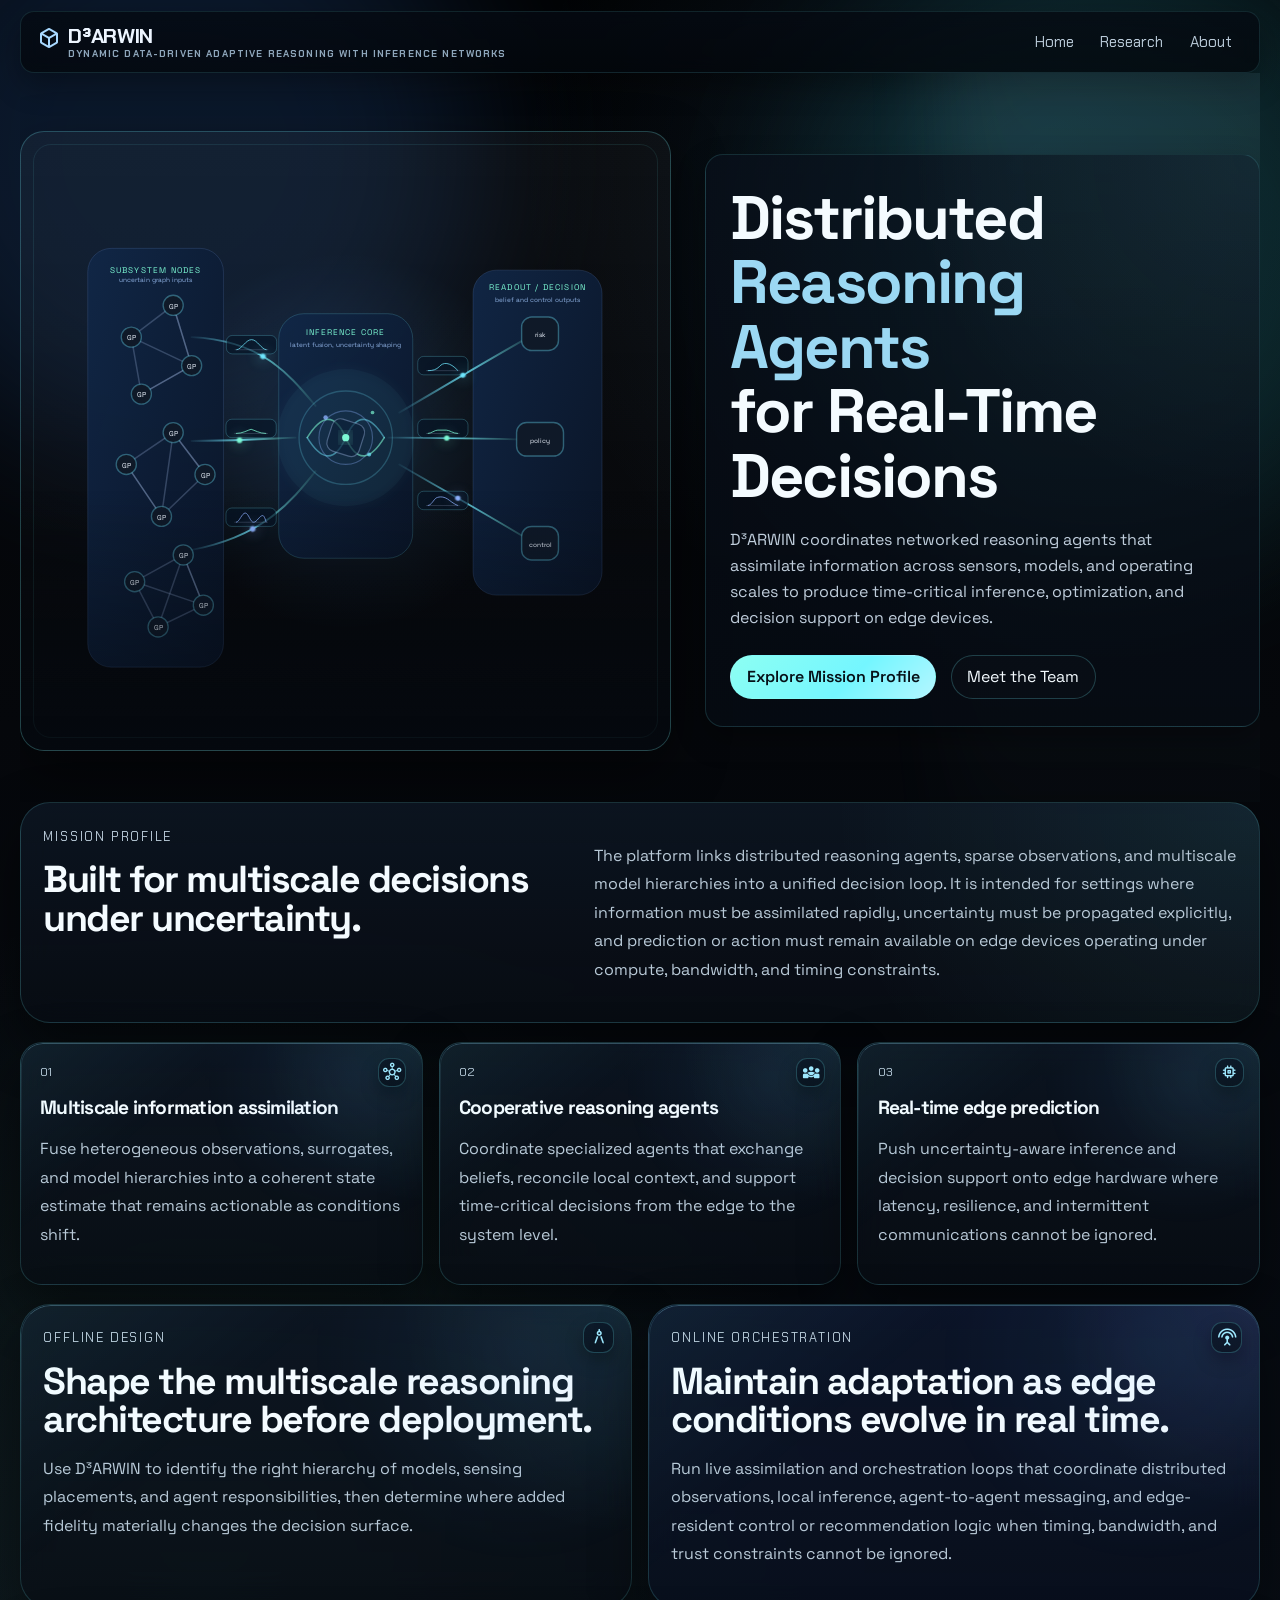
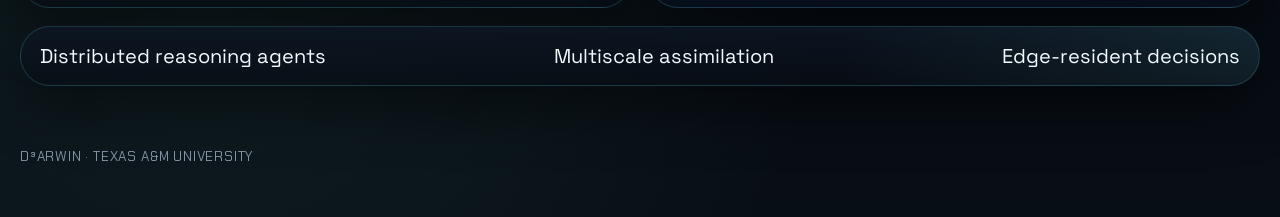
==== commit 7793845d: "Rename ORION to D³ARWIN across all site pages" ====
--- a/index.html
+++ b/index.html
@@ -3,10 +3,10 @@
   <head>
     <meta charset="UTF-8" />
     <meta name="viewport" content="width=device-width, initial-scale=1.0" />
-    <title>ORION</title>
+    <title>D³ARWIN</title>
     <meta
       name="description"
-      content="ORION: Online Robust Inference and Optimization for Networks. A distributed multiscale decision engine for real-time edge intelligence under uncertainty."
+      content="D³ARWIN: Dynamic Data-Driven Adaptive Reasoning With Inference Networks. A distributed multiscale decision engine for real-time edge intelligence under uncertainty."
     />
     <link rel="preconnect" href="https://fonts.googleapis.com" />
     <link rel="preconnect" href="https://fonts.gstatic.com" crossorigin />
@@ -28,8 +28,8 @@
       <a class="nav-brand" href="index.html">
         <span class="material-symbols-rounded nav-brand-icon">deployed_code</span>
         <span class="nav-brand-copy">
-          <span class="nav-brand-title">ORION</span>
-          <span class="nav-brand-subtitle">ONLINE ROBUST INFERENCE AND OPTIMIZATION FOR NETWORKS</span>
+          <span class="nav-brand-title">D³ARWIN</span>
+          <span class="nav-brand-subtitle">DYNAMIC DATA-DRIVEN ADAPTIVE REASONING WITH INFERENCE NETWORKS</span>
         </span>
       </a>
       <div class="nav-menu">
@@ -42,10 +42,10 @@
       <div class="hero-copy">
         <h1>
           Distributed <span class="headline-accent">Reasoning Agents</span><br />
-          for Real-Time Edge Decisions
+          for Real-Time Decisions
         </h1>
         <p class="lede">
-          ORION coordinates networked reasoning agents that assimilate information across
+          D³ARWIN coordinates networked reasoning agents that assimilate information across
           sensors, models, and operating scales to produce time-critical inference,
           optimization, and decision support on edge devices.
         </p>
@@ -300,7 +300,7 @@
           <p class="section-kicker">Offline design</p>
           <h2>Shape the multiscale reasoning architecture before deployment.</h2>
           <p>
-            Use ORION to identify the right hierarchy of models, sensing placements, and
+            Use D³ARWIN to identify the right hierarchy of models, sensing placements, and
             agent responsibilities, then determine where added fidelity materially changes
             the decision surface.
           </p>
@@ -328,7 +328,7 @@
     </main>
 
     <footer>
-      <p>ORION &middot; Texas A&amp;M University</p>
+      <p>D³ARWIN &middot; Texas A&amp;M University</p>
     </footer>
     <script src="assets/js/ui-effects.js"></script>
   </body>
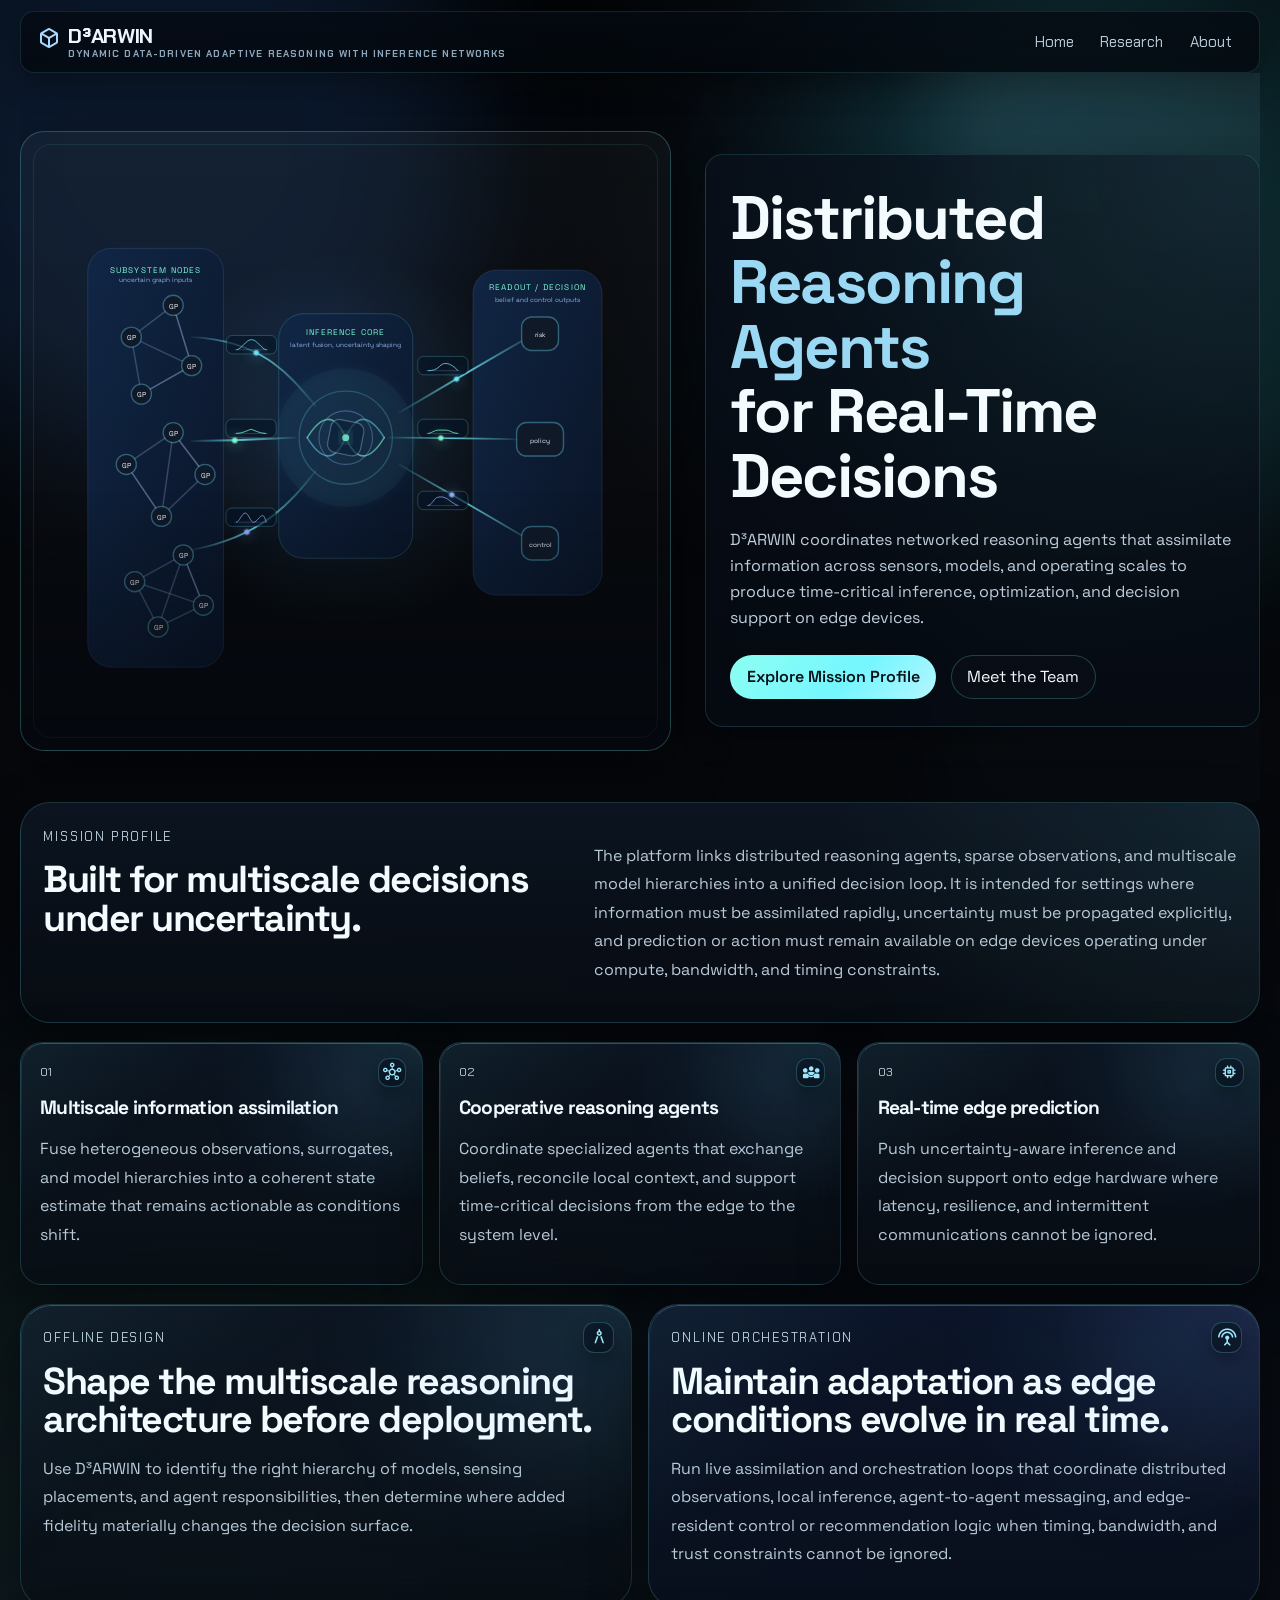
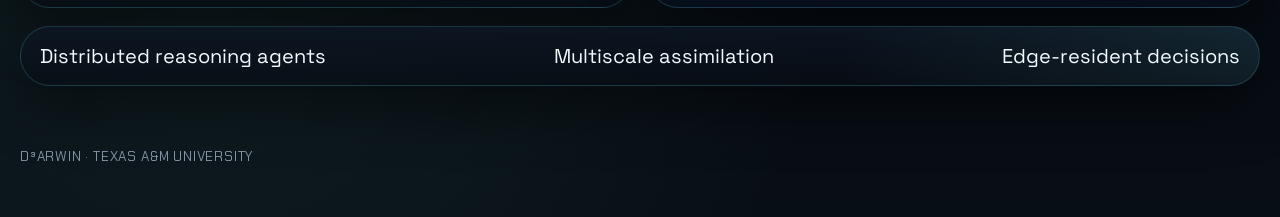
==== commit 0affb17a: "Widen about page layout, add pulsating center dot in Inference Core SVG" ====
--- a/index.html
+++ b/index.html
@@ -80,6 +80,7 @@
               <path id="readout1" d="M444 346 C492 318, 542 288, 602 254" />
               <path id="readout2" d="M431 376 C494 376, 540 377, 584 378" />
               <path id="readout3" d="M444 408 C492 436, 542 464, 602 500" />
+              <path id="figure8" d="M334 376 C350 350, 366 344, 380 376 C394 408, 410 402, 426 376 C410 350, 394 344, 380 376 C366 408, 350 402, 334 376 Z" />
             </defs>
 
             <rect x="0" y="0" width="760" height="760" fill="transparent" />
@@ -162,10 +163,10 @@
               <rect x="360" y="356" width="40" height="40" rx="10" fill="rgba(12, 31, 56, 0.65)" stroke="rgba(145, 168, 210, 0.45)" stroke-width="1.4" transform="rotate(45 380 376)">
                 <animateTransform attributeName="transform" type="rotate" values="45 380 376;405 380 376" dur="18s" repeatCount="indefinite" />
               </rect>
-              <circle cx="380" cy="376" r="4.3" fill="#7cf8d3" filter="url(#softGlow)" />
-              <circle cx="356" cy="352" r="2.7" fill="#8eb2ff" opacity="0.78" />
-              <circle cx="408" cy="396" r="2.4" fill="#6fe8ff" opacity="0.72" />
-              <circle cx="412" cy="346" r="2.2" fill="#7cf8d3" opacity="0.68" />
+              <circle cx="380" cy="376" r="4.3" fill="#7cf8d3" filter="url(#softGlow)">
+                <animate attributeName="r" values="3.5;5.5;3.5" dur="2.4s" repeatCount="indefinite" />
+                <animate attributeName="opacity" values="0.7;1;0.7" dur="2.4s" repeatCount="indefinite" />
+              </circle>
             </g>
 
             <g fill="none" stroke="url(#edgeGlow)" stroke-width="2.25" stroke-linecap="round">
--- a/styles.css
+++ b/styles.css
@@ -280,7 +280,6 @@
 
 h1 {
   margin-top: 1.1rem;
-  max-width: 10.5ch;
   font-size: clamp(2.2rem, 4.8vw, 4.25rem);
   line-height: 1.05;
   text-wrap: balance;
@@ -288,6 +287,7 @@
 }
 
 .hero-copy h1 {
+  max-width: 10.5ch;
   margin-top: 0.2rem;
 }
 
@@ -315,7 +315,7 @@
 }
 
 .lede {
-  max-width: 48ch;
+  max-width: 64ch;
   margin-top: 1.2rem;
   font-size: 1rem;
   line-height: 1.62;
@@ -421,7 +421,7 @@
 }
 
 .page-hero h1 {
-  max-width: 14ch;
+  max-width: 20ch;
 }
 
 main {
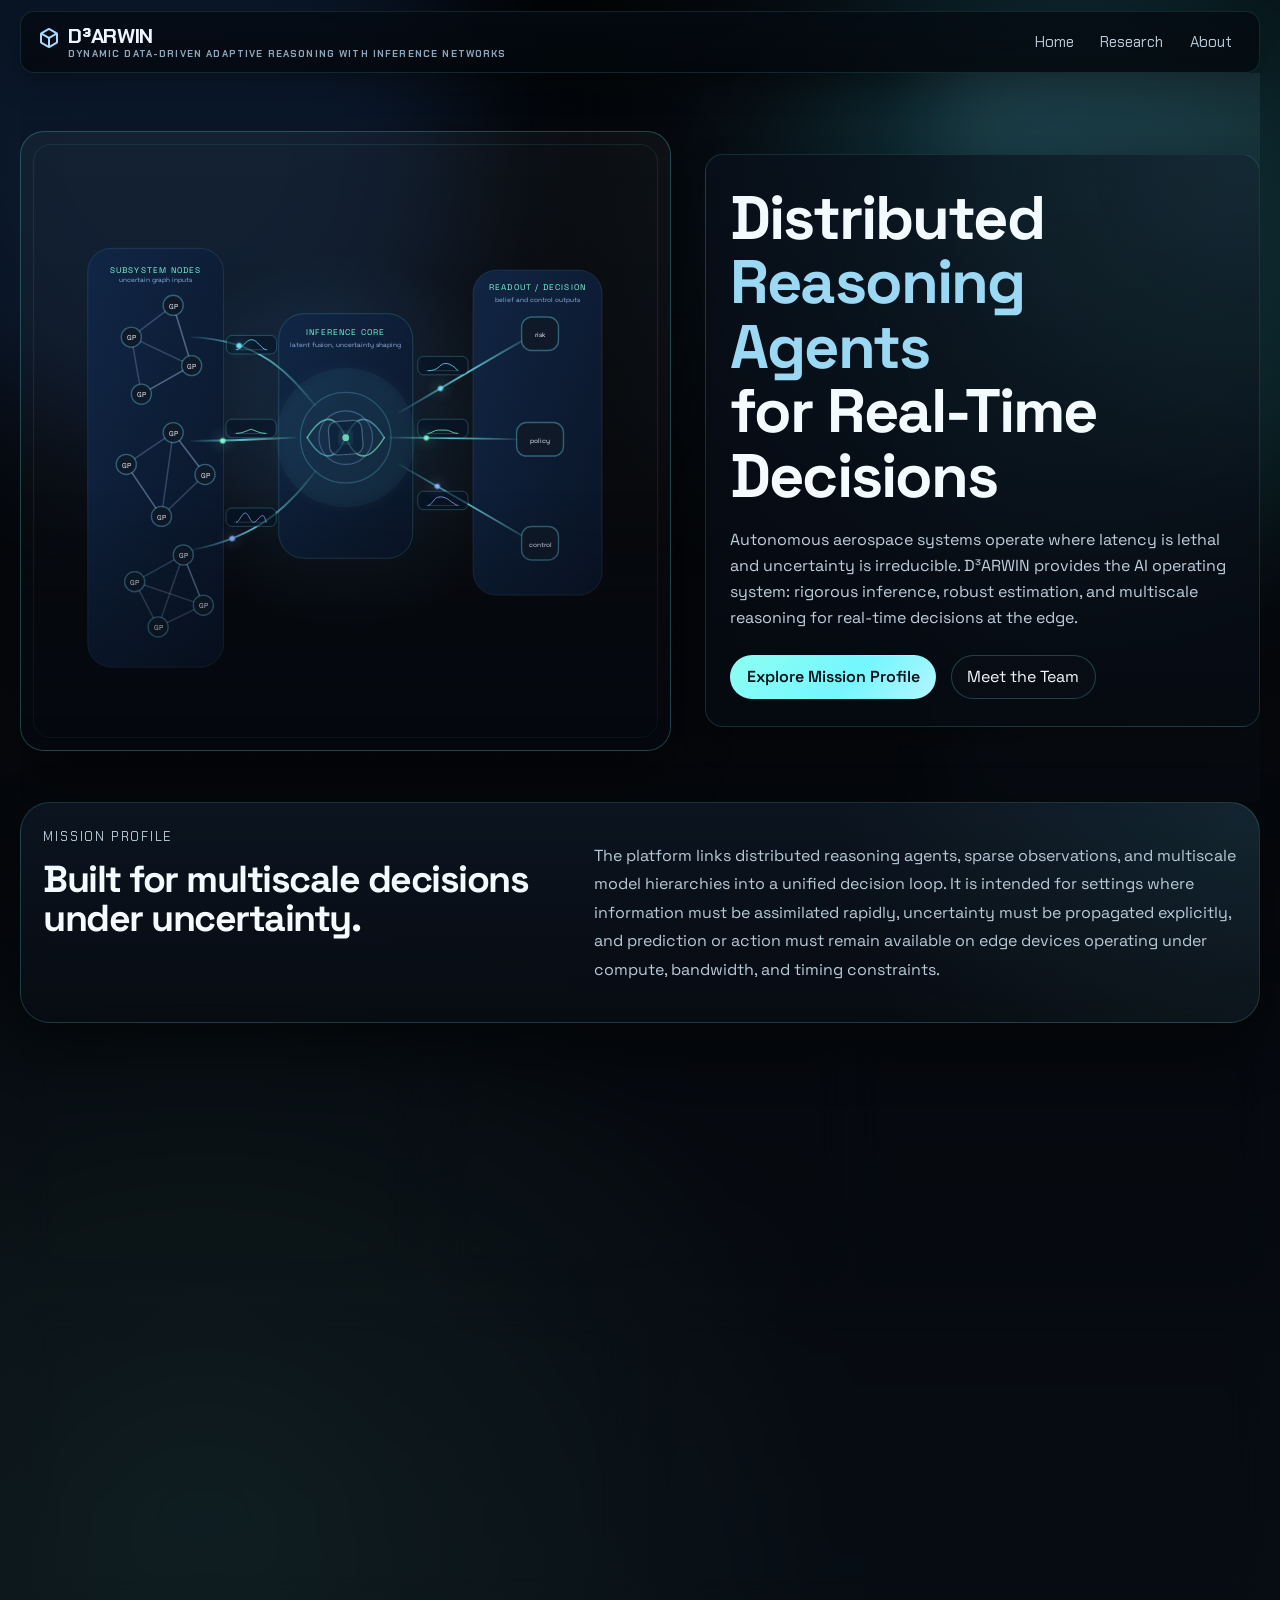
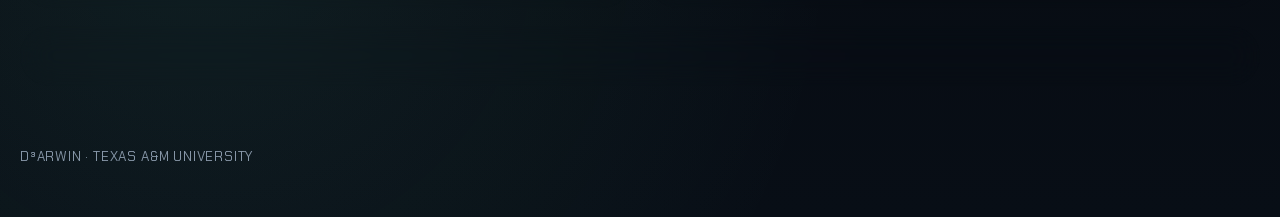
==== commit dac0c245: "Rewrite hero lede with stronger vision statement" ====
--- a/index.html
+++ b/index.html
@@ -3,6 +3,9 @@
   <head>
     <meta charset="UTF-8" />
     <meta name="viewport" content="width=device-width, initial-scale=1.0" />
+    <meta http-equiv="Cache-Control" content="no-cache, no-store, must-revalidate" />
+    <meta http-equiv="Pragma" content="no-cache" />
+    <meta http-equiv="Expires" content="0" />
     <title>D³ARWIN</title>
     <meta
       name="description"
@@ -45,9 +48,9 @@
           for Real-Time Decisions
         </h1>
         <p class="lede">
-          D³ARWIN coordinates networked reasoning agents that assimilate information across
-          sensors, models, and operating scales to produce time-critical inference,
-          optimization, and decision support on edge devices.
+          Autonomous aerospace systems operate where latency is lethal and uncertainty is irreducible.
+          <span class="darwin-brand">D³ARWIN</span> provides the AI operating system: rigorous inference,
+          robust estimation, and multiscale reasoning for real-time decisions at the edge.
         </p>
         <div class="cta-row">
           <a class="button primary" href="#mission">Explore Mission Profile</a>
@@ -301,7 +304,7 @@
           <p class="section-kicker">Offline design</p>
           <h2>Shape the multiscale reasoning architecture before deployment.</h2>
           <p>
-            Use D³ARWIN to identify the right hierarchy of models, sensing placements, and
+            Use <span class="darwin-brand">D³ARWIN</span> to identify the right hierarchy of models, sensing placements, and
             agent responsibilities, then determine where added fidelity materially changes
             the decision surface.
           </p>
@@ -329,7 +332,7 @@
     </main>
 
     <footer>
-      <p>D³ARWIN &middot; Texas A&amp;M University</p>
+      <p><span class="darwin-brand">D³ARWIN</span> &middot; Texas A&amp;M University</p>
     </footer>
     <script src="assets/js/ui-effects.js"></script>
   </body>
--- a/styles.css
+++ b/styles.css
@@ -767,12 +767,106 @@
   overflow-x: auto;
 }
 
+.section-heading {
+  font-family: var(--font-display);
+  font-size: 1.5rem;
+  font-weight: 600;
+  color: var(--text-bright);
+  margin: 2.5rem 0 1rem;
+  letter-spacing: 0.02em;
+}
+
+.section-heading:first-of-type {
+  margin-top: 0;
+}
+
 .about-grid {
   display: grid;
   grid-template-columns: 1fr;
   gap: 1.15rem;
 }
 
+/* Founders: 1x2 compact row */
+.founders-grid {
+  display: grid;
+  grid-template-columns: repeat(2, 1fr);
+  gap: 1.25rem;
+}
+
+.profile-card-compact {
+  display: flex;
+  align-items: center;
+  gap: 1rem;
+  border-radius: var(--radius-xl);
+  padding: 1rem;
+  background:
+    radial-gradient(circle at top right, rgba(116, 246, 255, 0.1), transparent 38%),
+    linear-gradient(180deg, rgba(13, 22, 35, 0.86), rgba(8, 13, 20, 0.74));
+  border: 1px solid var(--line);
+  box-shadow: var(--shadow);
+  backdrop-filter: blur(16px);
+}
+
+.profile-card-compact img {
+  width: 110px;
+  height: 140px;
+  object-fit: cover;
+  border-radius: 10px;
+  border: 1px solid rgba(163, 184, 255, 0.16);
+  flex-shrink: 0;
+}
+
+.profile-card-compact > div {
+  display: flex;
+  flex-direction: column;
+  gap: 0.25rem;
+}
+
+.profile-card-compact h3 {
+  font-size: 1.1rem;
+  font-weight: 600;
+  color: var(--text-bright);
+  margin: 0;
+  letter-spacing: -0.01em;
+}
+
+.profile-card-compact .profile-role {
+  font-size: 0.85rem;
+  color: var(--accent);
+  margin: 0;
+}
+
+.profile-card-compact .profile-affiliation {
+  font-size: 0.8rem;
+  color: var(--text-soft);
+  margin: 0;
+}
+
+.profile-card-compact .profile-expertise {
+  font-size: 0.78rem;
+  color: var(--text-soft);
+  margin: 0.15rem 0 0;
+  font-style: italic;
+}
+
+.profile-card-compact .profile-links {
+  margin: 0.25rem 0 0;
+}
+
+@media (max-width: 600px) {
+  .founders-grid {
+    grid-template-columns: 1fr;
+  }
+}
+
+/* Affiliates: compact grid */
+.affiliates-grid {
+  display: grid;
+  grid-template-columns: repeat(auto-fill, minmax(280px, 1fr));
+  gap: 1rem;
+}
+
+/* Legacy full profile card */
 .profile-card {
   display: grid;
   grid-template-columns: 200px minmax(0, 1fr);
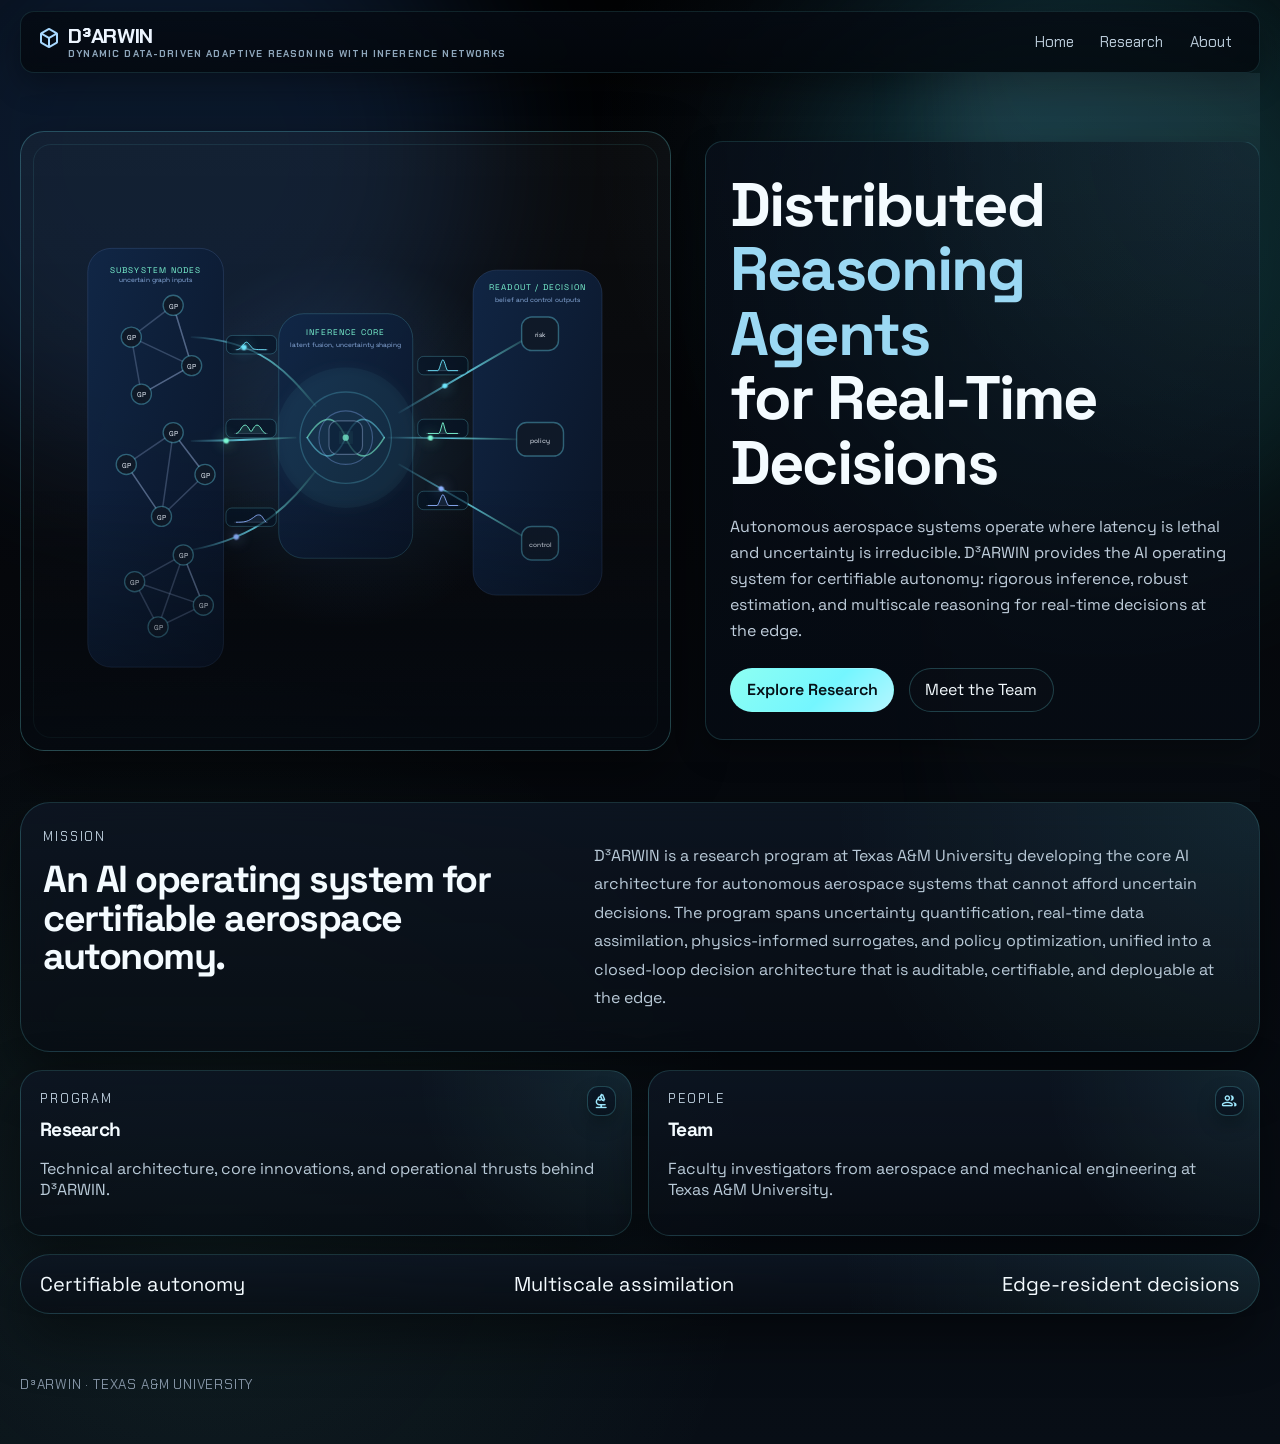
==== commit 5fc6cf36: "fix: replace flaky preload/onload font trick with media=print swap" ====
--- a/index.html
+++ b/index.html
@@ -3,9 +3,8 @@
   <head>
     <meta charset="UTF-8" />
     <meta name="viewport" content="width=device-width, initial-scale=1.0" />
-    <meta http-equiv="Cache-Control" content="no-cache, no-store, must-revalidate" />
-    <meta http-equiv="Pragma" content="no-cache" />
-    <meta http-equiv="Expires" content="0" />
+    <meta name="theme-color" content="#030507" />
+    <link rel="icon" href="data:image/svg+xml,<svg xmlns='http://www.w3.org/2000/svg' viewBox='0 0 32 32'><rect width='32' height='32' rx='6' fill='%23061226'/><text x='16' y='23' font-size='20' text-anchor='middle' fill='%236fe8ff' font-family='sans-serif' font-weight='700'>D</text></svg>" />
     <title>D³ARWIN</title>
     <meta
       name="description"
@@ -13,12 +12,18 @@
     />
     <link rel="preconnect" href="https://fonts.googleapis.com" />
     <link rel="preconnect" href="https://fonts.gstatic.com" crossorigin />
+    <link rel="dns-prefetch" href="https://fonts.googleapis.com" />
+    <link rel="dns-prefetch" href="https://fonts.gstatic.com" />
     <link
       href="https://fonts.googleapis.com/css2?family=Chakra+Petch:wght@400;500;600;700&family=Space+Grotesk:wght@400;500;700&display=swap"
+      rel="stylesheet" media="print" onload="this.media='all'"
+    />
+    <noscript><link
+      href="https://fonts.googleapis.com/css2?family=Chakra+Petch:wght@400;500;600;700&family=Space+Grotesk:wght@400;500;700&display=swap"
       rel="stylesheet"
-    />
+    /></noscript>
     <link
-      href="https://fonts.googleapis.com/css2?family=Material+Symbols+Rounded:opsz,wght,FILL,GRAD@20..48,300..700,0..1,-50..200"
+      href="https://fonts.googleapis.com/css2?family=Material+Symbols+Rounded:opsz,wght,FILL,GRAD@20..48,300..700,0..1,-50..200&display=swap"
       rel="stylesheet"
     />
     <link rel="stylesheet" href="styles.css" />
@@ -49,11 +54,12 @@
         </h1>
         <p class="lede">
           Autonomous aerospace systems operate where latency is lethal and uncertainty is irreducible.
-          <span class="darwin-brand">D³ARWIN</span> provides the AI operating system: rigorous inference,
-          robust estimation, and multiscale reasoning for real-time decisions at the edge.
+          <span class="darwin-brand">D³ARWIN</span> provides the AI operating system for certifiable autonomy:
+          rigorous inference, robust estimation, and multiscale reasoning for
+          real-time decisions at the edge.
         </p>
         <div class="cta-row">
-          <a class="button primary" href="#mission">Explore Mission Profile</a>
+          <a class="button primary" href="research.html">Explore Research</a>
           <a class="button" href="about.html">Meet the Team</a>
         </div>
       </div>
@@ -187,32 +193,32 @@
               <g transform="translate(267.5 265)">
                 <rect x="-30" y="-11" width="60" height="22" rx="7" fill="rgba(6, 20, 38, 0.62)" stroke="rgba(111, 232, 255, 0.28)" />
                 <path d="M-20 6 H20" fill="none" stroke="rgba(184, 201, 232, 0.30)" stroke-width="0.8" />
-                <path d="M-18 6 C-12 6, -7 -6, 0 -6 C7 -6, 12 6, 18 6" fill="none" stroke="#6fe8ff" stroke-width="0.9" />
+                <path d="M-18 6 C-16 6, -14 5, -12 3 C-10 0, -8 -3, -6 -3 C-4 -3, -1 2, 2 5 C5 6, 10 6, 18 6" fill="rgba(111, 232, 255, 0.1)" stroke="#6fe8ff" stroke-width="1.1" />
               </g>
               <g transform="translate(267 365)">
                 <rect x="-30" y="-11" width="60" height="22" rx="7" fill="rgba(6, 20, 38, 0.62)" stroke="rgba(111, 232, 255, 0.28)" />
                 <path d="M-20 6 H20" fill="none" stroke="rgba(184, 201, 232, 0.30)" stroke-width="0.8" />
-                <path d="M-18 6 C-10 6, -4 2, 0 1 C4 2, 10 6, 18 6" fill="none" stroke="#7cf8d3" stroke-width="0.9" />
+                <path d="M-18 6 C-17 6, -15 5, -13 2 C-11 -2, -9 -4, -7 -4 C-5 -4, -3 -1, -1 3 C0 4, 1 3, 1 3 C3 -1, 5 -4, 7 -4 C9 -4, 11 -2, 13 2 C15 5, 17 6, 18 6" fill="rgba(124, 248, 211, 0.1)" stroke="#7cf8d3" stroke-width="1.1" />
               </g>
               <g transform="translate(267 471)">
                 <rect x="-30" y="-11" width="60" height="22" rx="7" fill="rgba(6, 20, 38, 0.62)" stroke="rgba(111, 232, 255, 0.28)" />
                 <path d="M-20 6 H20" fill="none" stroke="rgba(184, 201, 232, 0.30)" stroke-width="0.8" />
-                <path d="M-18 6 C-14 6, -11 -5, -7 -5 C-3 -5, -1 6, 3 6 C7 6, 10 -2, 14 -2 C16 -2, 18 6, 18 6" fill="none" stroke="#8eb2ff" stroke-width="0.9" />
+                <path d="M-18 6 C-14 6, -10 6, -6 5 C-2 4, 2 1, 6 -2 C8 -3, 10 -3, 12 -2 C14 0, 16 4, 18 6" fill="rgba(142, 178, 255, 0.1)" stroke="#8eb2ff" stroke-width="1.1" />
               </g>
               <g transform="translate(496 290)">
                 <rect x="-30" y="-11" width="60" height="22" rx="7" fill="rgba(6, 20, 38, 0.62)" stroke="rgba(111, 232, 255, 0.28)" />
                 <path d="M-20 6 H20" fill="none" stroke="rgba(184, 201, 232, 0.30)" stroke-width="0.8" />
-                <path d="M-18 6 C-12 6, -8 5, -4 1 C0 -4, 8 -5, 18 6" fill="none" stroke="#6fe8ff" stroke-width="0.9" />
+                <path d="M-18 6 L-6 6 C-4 6, -2 -7, 0 -7 C2 -7, 4 6, 6 6 L18 6" fill="rgba(111, 232, 255, 0.1)" stroke="#6fe8ff" stroke-width="1.1" />
               </g>
               <g transform="translate(496 365)">
                 <rect x="-30" y="-11" width="60" height="22" rx="7" fill="rgba(6, 20, 38, 0.62)" stroke="rgba(111, 232, 255, 0.28)" />
                 <path d="M-20 6 H20" fill="none" stroke="rgba(184, 201, 232, 0.30)" stroke-width="0.8" />
-                <path d="M-18 6 C-14 6, -10 2, -6 2 L4 2 C8 2, 12 6, 18 6" fill="none" stroke="#7cf8d3" stroke-width="0.9" />
+                <path d="M-18 6 L-5 6 C-3 6, -1 -7, 0 -7 C1 -7, 3 6, 5 6 L18 6" fill="rgba(124, 248, 211, 0.1)" stroke="#7cf8d3" stroke-width="1.1" />
               </g>
               <g transform="translate(496 451)">
                 <rect x="-30" y="-11" width="60" height="22" rx="7" fill="rgba(6, 20, 38, 0.62)" stroke="rgba(111, 232, 255, 0.28)" />
                 <path d="M-20 6 H20" fill="none" stroke="rgba(184, 201, 232, 0.30)" stroke-width="0.8" />
-                <path d="M-18 6 C-14 6, -11 -1, -8 -3 C-4 -5, 2 -5, 8 0 C12 3, 15 5, 18 6" fill="none" stroke="#8eb2ff" stroke-width="0.9" />
+                <path d="M-18 6 L-7 6 C-5 6, -2 -7, 0 -7 C2 -7, 5 6, 7 6 L18 6" fill="rgba(142, 178, 255, 0.1)" stroke="#8eb2ff" stroke-width="1.1" />
               </g>
             </g>
 
@@ -256,75 +262,36 @@
     <main>
       <section class="panel mission" id="mission">
         <div>
-          <p class="section-kicker">Mission profile</p>
-          <h2>Built for multiscale decisions under uncertainty.</h2>
+          <p class="section-kicker">Mission</p>
+          <h2>An AI operating system for certifiable aerospace autonomy.</h2>
         </div>
         <p>
-          The platform links distributed reasoning agents, sparse observations, and
-          multiscale model hierarchies into a unified decision loop. It is intended for
-          settings where information must be assimilated rapidly, uncertainty must be
-          propagated explicitly, and prediction or action must remain available on edge
-          devices operating under compute, bandwidth, and timing constraints.
+          <span class="darwin-brand">D³ARWIN</span> is a research program at Texas A&amp;M University developing 
+          the core AI architecture for autonomous aerospace systems that cannot afford uncertain decisions. 
+          The program spans uncertainty quantification, real-time data assimilation, physics-informed surrogates, 
+          and policy optimization, unified into a closed-loop decision architecture that is auditable, certifiable, 
+          and deployable at the edge.
         </p>
       </section>
 
-      <section class="grid use-cases">
-        <article class="card">
-          <span class="material-symbols-rounded panel-symbol" aria-hidden="true">hub</span>
-          <p class="card-index">01</p>
-          <h3>Multiscale information assimilation</h3>
-          <p>
-            Fuse heterogeneous observations, surrogates, and model hierarchies into a
-            coherent state estimate that remains actionable as conditions shift.
-          </p>
-        </article>
-        <article class="card">
-          <span class="material-symbols-rounded panel-symbol" aria-hidden="true">diversity_3</span>
-          <p class="card-index">02</p>
-          <h3>Cooperative reasoning agents</h3>
-          <p>
-            Coordinate specialized agents that exchange beliefs, reconcile local context,
-            and support time-critical decisions from the edge to the system level.
-          </p>
-        </article>
-        <article class="card">
-          <span class="material-symbols-rounded panel-symbol" aria-hidden="true">memory</span>
-          <p class="card-index">03</p>
-          <h3>Real-time edge prediction</h3>
-          <p>
-            Push uncertainty-aware inference and decision support onto edge hardware where
-            latency, resilience, and intermittent communications cannot be ignored.
-          </p>
-        </article>
-      </section>
-
-      <section class="mode-grid" id="modes">
-        <article class="mode-panel">
-          <span class="material-symbols-rounded panel-symbol mode-symbol" aria-hidden="true">architecture</span>
-          <p class="section-kicker">Offline design</p>
-          <h2>Shape the multiscale reasoning architecture before deployment.</h2>
-          <p>
-            Use <span class="darwin-brand">D³ARWIN</span> to identify the right hierarchy of models, sensing placements, and
-            agent responsibilities, then determine where added fidelity materially changes
-            the decision surface.
-          </p>
-        </article>
-        <article class="mode-panel alt">
-          <span class="material-symbols-rounded panel-symbol mode-symbol" aria-hidden="true">settings_input_antenna</span>
-          <p class="section-kicker">Online orchestration</p>
-          <h2>Maintain adaptation as edge conditions evolve in real time.</h2>
-          <p>
-            Run live assimilation and orchestration loops that coordinate distributed
-            observations, local inference, agent-to-agent messaging, and edge-resident
-            control or recommendation logic when timing, bandwidth, and trust constraints
-            cannot be ignored.
-          </p>
-        </article>
-      </section>
+      <div class="portal-grid">
+        <a class="portal-card" href="research.html">
+          <span class="material-symbols-rounded panel-symbol" aria-hidden="true">biotech</span>
+          <p class="section-kicker">Program</p>
+          <h3>Research</h3>
+          <p>Technical architecture, core innovations, and operational thrusts behind <span class="darwin-brand">D³ARWIN</span>.</p>
+        </a>
+        <a class="portal-card" href="about.html">
+          <span class="material-symbols-rounded panel-symbol" aria-hidden="true">group</span>
+          <p class="section-kicker">People</p>
+          <h3>Team</h3>
+          <p>Faculty investigators from aerospace and mechanical engineering at Texas A&amp;M University.</p>
+        </a>
+      </div>
 
       <section class="panel manifesto">
         <div class="manifesto-line">
-          <span>Distributed reasoning agents</span>
+          <span>Certifiable autonomy</span>
           <span>Multiscale assimilation</span>
           <span>Edge-resident decisions</span>
         </div>
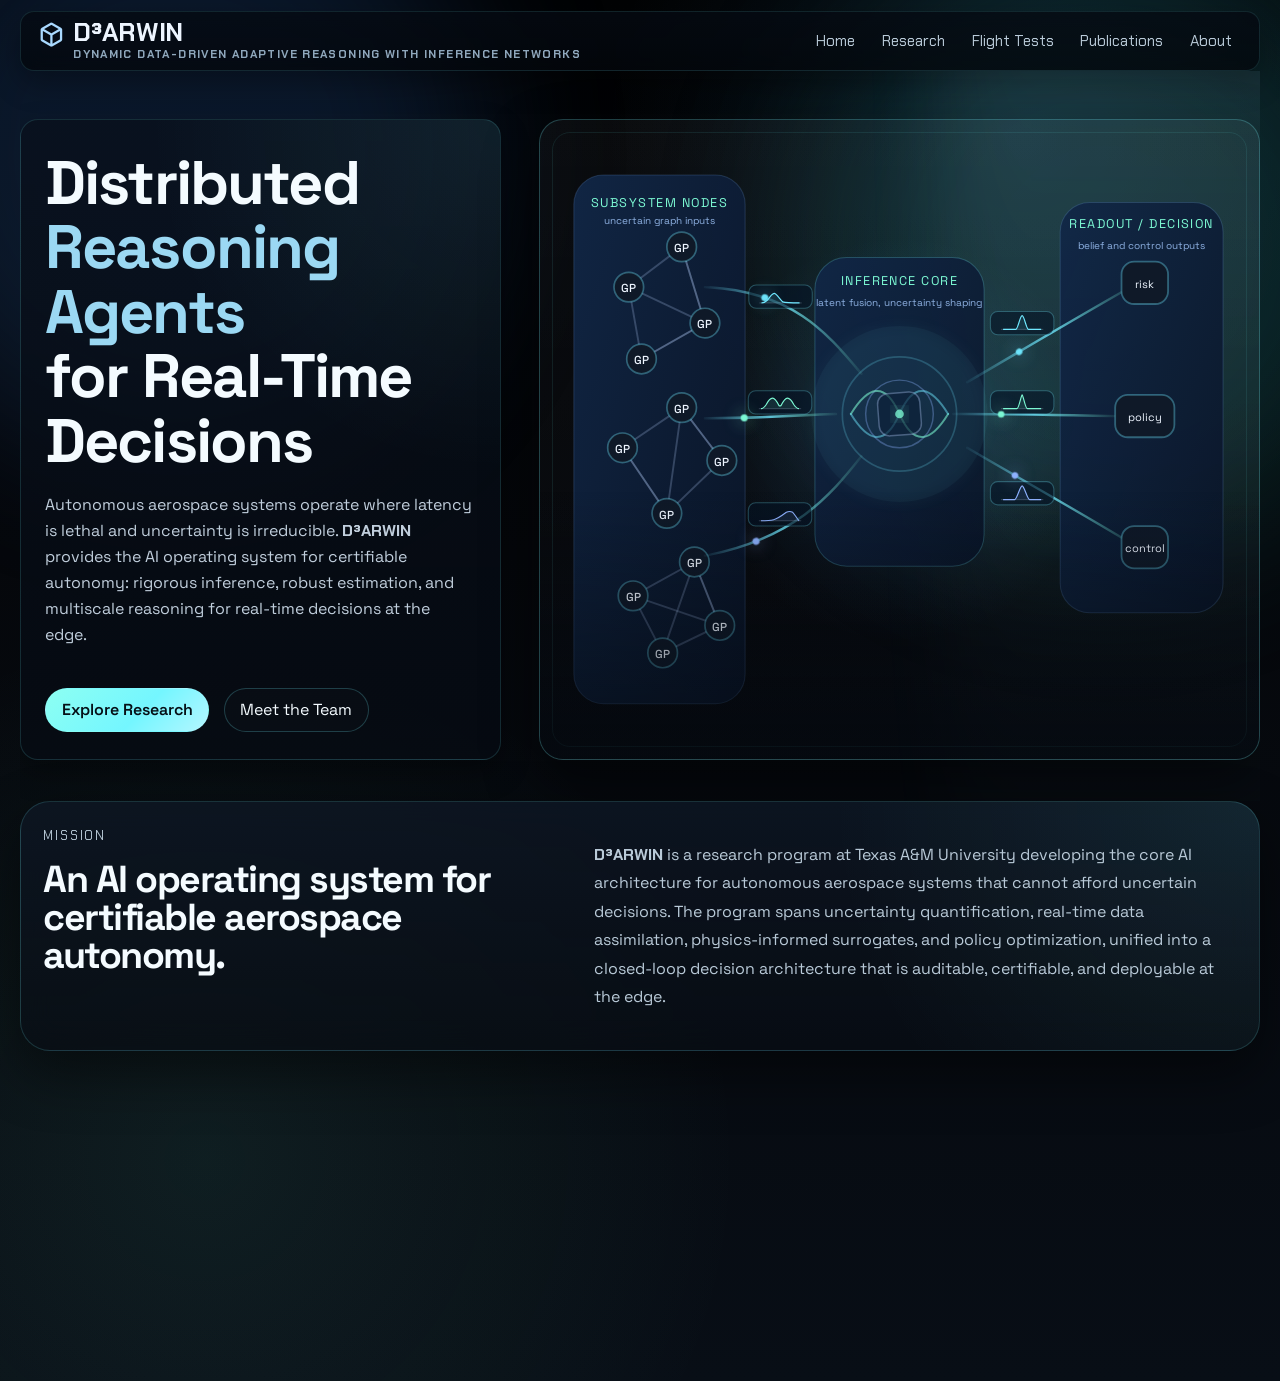
==== commit c1a59f02: "Place hero copy on left, visual on right; keep diagram inside frame Removes order:2 from .hero-copy " ====
--- a/index.html
+++ b/index.html
@@ -4,12 +4,26 @@
     <meta charset="UTF-8" />
     <meta name="viewport" content="width=device-width, initial-scale=1.0" />
     <meta name="theme-color" content="#030507" />
-    <link rel="icon" href="data:image/svg+xml,<svg xmlns='http://www.w3.org/2000/svg' viewBox='0 0 32 32'><rect width='32' height='32' rx='6' fill='%23061226'/><text x='16' y='23' font-size='20' text-anchor='middle' fill='%236fe8ff' font-family='sans-serif' font-weight='700'>D</text></svg>" />
+    <link rel="icon" href="data:image/svg+xml,%3Csvg%20xmlns%3D%27http%3A%2F%2Fwww.w3.org%2F2000%2Fsvg%27%20viewBox%3D%270%200%2032%2032%27%3E%3Crect%20width%3D%2732%27%20height%3D%2732%27%20rx%3D%276%27%20fill%3D%27%23061226%27%2F%3E%3Ctext%20x%3D%2716%27%20y%3D%2723%27%20font-size%3D%2720%27%20text-anchor%3D%27middle%27%20fill%3D%27%236fe8ff%27%20font-family%3D%27sans-serif%27%20font-weight%3D%27700%27%3ED%3C%2Ftext%3E%3C%2Fsvg%3E" />
     <title>D³ARWIN</title>
     <meta
       name="description"
       content="D³ARWIN: Dynamic Data-Driven Adaptive Reasoning With Inference Networks. A distributed multiscale decision engine for real-time edge intelligence under uncertainty."
     />
+    <link rel="canonical" href="https://d3arwin.github.io/" />
+    <meta property="og:type" content="website" />
+    <meta property="og:site_name" content="D³ARWIN" />
+    <meta property="og:url" content="https://d3arwin.github.io/" />
+    <meta property="og:title" content="D³ARWIN — Distributed Reasoning Agents for Real-Time Decisions" />
+    <meta property="og:description" content="An AI operating system for certifiable aerospace autonomy: rigorous inference, robust estimation, and multiscale reasoning for real-time decisions at the edge." />
+    <meta property="og:image" content="https://d3arwin.github.io/assets/images/og-preview.png" />
+    <meta property="og:image:width" content="1200" />
+    <meta property="og:image:height" content="630" />
+    <meta property="og:image:alt" content="D³ARWIN — Dynamic Data-Driven Adaptive Reasoning With Inference Networks" />
+    <meta name="twitter:card" content="summary_large_image" />
+    <meta name="twitter:title" content="D³ARWIN — Distributed Reasoning Agents for Real-Time Decisions" />
+    <meta name="twitter:description" content="An AI operating system for certifiable aerospace autonomy, developed at Texas A&amp;M University." />
+    <meta name="twitter:image" content="https://d3arwin.github.io/assets/images/og-preview.png" />
     <link rel="preconnect" href="https://fonts.googleapis.com" />
     <link rel="preconnect" href="https://fonts.gstatic.com" crossorigin />
     <link rel="dns-prefetch" href="https://fonts.googleapis.com" />
@@ -23,10 +37,10 @@
       rel="stylesheet"
     /></noscript>
     <link
-      href="https://fonts.googleapis.com/css2?family=Material+Symbols+Rounded:opsz,wght,FILL,GRAD@20..48,300..700,0..1,-50..200&display=swap"
+      href="https://fonts.googleapis.com/css2?family=Material+Symbols+Rounded:opsz,wght,FILL,GRAD@20..48,300..700,0..1,-50..200&display=block"
       rel="stylesheet"
     />
-    <link rel="stylesheet" href="styles.css" />
+    <link rel="stylesheet" href="styles.css?v=22" />
   </head>
   <body>
     <div class="aurora aurora-left"></div>
@@ -43,6 +57,8 @@
       <div class="nav-menu">
         <a class="nav-link" href="index.html">Home</a>
         <a class="nav-link" href="research.html">Research</a>
+        <a class="nav-link" href="flight-tests.html">Flight Tests</a>
+        <a class="nav-link" href="publications.html">Publications</a>
         <a class="nav-link" href="about.html">About</a>
       </div>
     </nav>
@@ -65,7 +81,7 @@
       </div>
       <div class="hero-visual" aria-hidden="true">
         <div class="mesh-frame">
-          <svg class="hero-diagram" viewBox="0 0 760 760" role="img" aria-label="Graph neural network architecture with uncertainty distributions on graph edges">
+          <svg class="hero-diagram" viewBox="40 120 680 560" role="img" aria-label="Graph neural network architecture with uncertainty distributions on graph edges">
             <defs>
               <filter id="softGlow" x="-50%" y="-50%" width="200%" height="200%">
                 <feGaussianBlur stdDeviation="8" result="blur" />
@@ -97,16 +113,16 @@
             <rect x="300" y="228" width="160" height="292" rx="30" fill="url(#panelGlow)" stroke="rgba(111, 232, 255, 0.22)" />
             <rect x="532" y="176" width="154" height="388" rx="28" fill="url(#panelGlow)" stroke="rgba(125, 176, 255, 0.18)" />
 
-            <g fill="#7cf8d3" font-family="Space Grotesk, sans-serif" font-size="9.8" letter-spacing="1.4">
+            <g fill="#7cf8d3" font-family="Space Grotesk, sans-serif" font-size="12" letter-spacing="1.4">
               <text x="153" y="180" text-anchor="middle">SUBSYSTEM NODES</text>
               <text x="380" y="254" text-anchor="middle">INFERENCE CORE</text>
               <text x="609" y="200" text-anchor="middle">READOUT / DECISION</text>
             </g>
 
-            <g fill="#8fb2e3" font-family="Space Grotesk, sans-serif" font-size="7.8">
-              <text x="153" y="190" text-anchor="middle">uncertain graph inputs</text>
-              <text x="380" y="268" text-anchor="middle">latent fusion, uncertainty shaping</text>
-              <text x="609" y="214" text-anchor="middle">belief and control outputs</text>
+            <g fill="#8fb2e3" font-family="Space Grotesk, sans-serif" font-size="9.5">
+              <text x="153" y="196" text-anchor="middle">uncertain graph inputs</text>
+              <text x="380" y="274" text-anchor="middle">latent fusion, uncertainty shaping</text>
+              <text x="609" y="220" text-anchor="middle">belief and control outputs</text>
             </g>
 
             <g fill="none" stroke="rgba(145, 168, 210, 0.3)" stroke-width="1.8" stroke-linecap="round">
@@ -127,35 +143,35 @@
             </g>
 
             <g fill="#0f1928" stroke="rgba(111, 232, 255, 0.35)" stroke-width="1.6">
-              <circle cx="124" cy="256" r="12" />
-              <circle cx="174" cy="218" r="12" />
-              <circle cx="196" cy="290" r="12" />
-              <circle cx="136" cy="324" r="12" />
-
-              <circle cx="118" cy="408" r="12" />
-              <circle cx="174" cy="370" r="12" />
-              <circle cx="212" cy="420" r="12" />
-              <circle cx="160" cy="470" r="12" />
-
-              <circle cx="128" cy="548" r="12" />
-              <circle cx="186" cy="516" r="12" />
-              <circle cx="210" cy="576" r="12" />
-              <circle cx="156" cy="602" r="12" />
-            </g>
-
-            <g fill="#eef5ff" font-family="Space Grotesk, sans-serif" font-size="8.5">
-              <text x="124" y="260" text-anchor="middle">GP</text>
-              <text x="174" y="222" text-anchor="middle">GP</text>
-              <text x="196" y="294" text-anchor="middle">GP</text>
-              <text x="136" y="328" text-anchor="middle">GP</text>
-              <text x="118" y="412" text-anchor="middle">GP</text>
-              <text x="174" y="374" text-anchor="middle">GP</text>
-              <text x="212" y="424" text-anchor="middle">GP</text>
-              <text x="160" y="474" text-anchor="middle">GP</text>
-              <text x="128" y="552" text-anchor="middle">GP</text>
-              <text x="186" y="520" text-anchor="middle">GP</text>
-              <text x="210" y="580" text-anchor="middle">GP</text>
-              <text x="156" y="606" text-anchor="middle">GP</text>
+              <circle cx="124" cy="256" r="14" />
+              <circle cx="174" cy="218" r="14" />
+              <circle cx="196" cy="290" r="14" />
+              <circle cx="136" cy="324" r="14" />
+
+              <circle cx="118" cy="408" r="14" />
+              <circle cx="174" cy="370" r="14" />
+              <circle cx="212" cy="420" r="14" />
+              <circle cx="160" cy="470" r="14" />
+
+              <circle cx="128" cy="548" r="14" />
+              <circle cx="186" cy="516" r="14" />
+              <circle cx="210" cy="576" r="14" />
+              <circle cx="156" cy="602" r="14" />
+            </g>
+
+            <g fill="#eef5ff" font-family="Space Grotesk, sans-serif" font-size="11" font-weight="500">
+              <text x="124" y="261" text-anchor="middle">GP</text>
+              <text x="174" y="223" text-anchor="middle">GP</text>
+              <text x="196" y="295" text-anchor="middle">GP</text>
+              <text x="136" y="329" text-anchor="middle">GP</text>
+              <text x="118" y="413" text-anchor="middle">GP</text>
+              <text x="174" y="375" text-anchor="middle">GP</text>
+              <text x="212" y="425" text-anchor="middle">GP</text>
+              <text x="160" y="475" text-anchor="middle">GP</text>
+              <text x="128" y="553" text-anchor="middle">GP</text>
+              <text x="186" y="521" text-anchor="middle">GP</text>
+              <text x="210" y="581" text-anchor="middle">GP</text>
+              <text x="156" y="607" text-anchor="middle">GP</text>
             </g>
 
             <g>
@@ -228,10 +244,10 @@
               <rect x="590" y="482" width="44" height="40" rx="12" />
             </g>
 
-            <g fill="#eef5ff" font-family="Space Grotesk, sans-serif" font-size="7.8">
-              <text x="612" y="256" text-anchor="middle">risk</text>
-              <text x="612" y="382" text-anchor="middle">policy</text>
-              <text x="612" y="506" text-anchor="middle">control</text>
+            <g fill="#eef5ff" font-family="Space Grotesk, sans-serif" font-size="10.5">
+              <text x="612" y="257" text-anchor="middle">risk</text>
+              <text x="612" y="383" text-anchor="middle">policy</text>
+              <text x="612" y="507" text-anchor="middle">control</text>
             </g>
 
             <g fill="rgba(111, 232, 255, 0.96)" filter="url(#softGlow)">
@@ -274,33 +290,38 @@
         </p>
       </section>
 
-      <div class="portal-grid">
-        <a class="portal-card" href="research.html">
-          <span class="material-symbols-rounded panel-symbol" aria-hidden="true">biotech</span>
-          <p class="section-kicker">Program</p>
-          <h3>Research</h3>
-          <p>Technical architecture, core innovations, and operational thrusts behind <span class="darwin-brand">D³ARWIN</span>.</p>
-        </a>
-        <a class="portal-card" href="about.html">
-          <span class="material-symbols-rounded panel-symbol" aria-hidden="true">group</span>
-          <p class="section-kicker">People</p>
-          <h3>Team</h3>
-          <p>Faculty investigators from aerospace and mechanical engineering at Texas A&amp;M University.</p>
-        </a>
-      </div>
-
-      <section class="panel manifesto">
-        <div class="manifesto-line">
-          <span>Certifiable autonomy</span>
-          <span>Multiscale assimilation</span>
-          <span>Edge-resident decisions</span>
+      <section class="panel research-preview">
+        <div class="research-preview-header">
+          <div>
+            <p class="section-kicker">From the program</p>
+            <h2>Core innovations</h2>
+          </div>
+          <a class="research-preview-all" href="research.html">All six innovations <span aria-hidden="true">→</span></a>
+        </div>
+        <div class="preview-grid">
+          <a class="preview-card preview-card--cyan" href="research.html">
+            <span class="material-symbols-rounded panel-symbol" aria-hidden="true">hub</span>
+            <p class="section-kicker">Situational Awareness</p>
+            <h3>GP-Finite State Machine</h3>
+            <p>A graph of Gaussian processes that tracks operational state and regime transitions under partial observability.</p>
+          </a>
+          <a class="preview-card preview-card--lavender" href="research.html">
+            <span class="material-symbols-rounded panel-symbol" aria-hidden="true">query_stats</span>
+            <p class="section-kicker">Uncertainty Quantification</p>
+            <h3>Bayesian-Agentic UQ</h3>
+            <p>An autonomous agent allocates compute by weighing prediction error against confidence bounds and latency.</p>
+          </a>
+          <a class="preview-card preview-card--teal" href="research.html">
+            <span class="material-symbols-rounded panel-symbol" aria-hidden="true">psychology</span>
+            <p class="section-kicker">Decision Synthesis</p>
+            <h3>Uncertainty-Aware Planning</h3>
+            <p>Solver-agnostic guidance that re-plans against live confidence bounds as GP posteriors update mid-mission.</p>
+          </a>
         </div>
       </section>
     </main>
 
-    <footer>
-      <p><span class="darwin-brand">D³ARWIN</span> &middot; Texas A&amp;M University</p>
-    </footer>
-    <script src="assets/js/ui-effects.js"></script>
+    <div data-include="assets/partials/footer.html"></div>
+    <script src="assets/js/ui-effects.js?v=2"></script>
   </body>
 </html>
--- a/styles.css
+++ b/styles.css
@@ -8,10 +8,13 @@
   --bg-2: #0b1420;
   --line: rgba(116, 246, 255, 0.16);
   --text: #f4fbff;
+  --text-bright: #f7fbff;
   --text-soft: #b9cad8;
   --text-dim: #8696a7;
+  --accent: #8fd7e8;
   --cyan: var(--ai-cyan);
   --mint: var(--ai-mint);
+  --font-display: "Chakra Petch", "Space Grotesk", sans-serif;
   --radius-xl: 30px;
   --radius-lg: 22px;
   --radius-md: 16px;
@@ -73,6 +76,8 @@
   filter: blur(80px);
   opacity: 0.2;
   pointer-events: none;
+  will-change: transform;
+  contain: strict;
 }
 
 .aurora-left {
@@ -111,7 +116,7 @@
   justify-content: space-between;
   align-items: center;
   gap: 1rem;
-  padding: 0.78rem 1rem;
+  padding: 0.5rem 1rem;
   border-radius: 14px;
   background: linear-gradient(180deg, rgba(5, 10, 18, 0.82), rgba(3, 7, 12, 0.78));
   border: 1px solid rgba(116, 246, 255, 0.12);
@@ -119,7 +124,8 @@
   box-shadow: var(--shadow-soft);
 }
 
-.nav-brand {
+.nav-brand,
+.nav-brand:visited {
   display: inline-flex;
   align-items: flex-start;
   gap: 0.45rem;
@@ -129,6 +135,12 @@
   letter-spacing: -0.02em;
 }
 
+.nav-brand-icon {
+  font-size: 1.8rem;
+  margin-top: 0.08rem;
+  color: #a9d9ff;
+}
+
 .nav-brand-copy {
   display: flex;
   flex-direction: column;
@@ -137,31 +149,33 @@
 
 .nav-brand-title {
   font-family: "Chakra Petch", "Space Grotesk", sans-serif;
-  font-size: 1.3rem;
+  font-size: 1.6rem;
   line-height: 1.05;
 }
 
 .nav-brand-subtitle {
   font-family: "Chakra Petch", "Space Grotesk", sans-serif;
-  font-size: 0.6rem;
+  font-size: 0.72rem;
   line-height: 1.2;
   letter-spacing: 0.12em;
   color: #8fa7bc;
 }
 
-.nav-brand-icon {
-  font-size: 1.5rem;
-  margin-top: 0.08rem;
-  color: #a9d9ff;
+.darwin-brand {
+  font-family: "Chakra Petch", "Space Grotesk", sans-serif;
+  font-weight: 700;
 }
 
 .nav-menu {
   display: inline-flex;
   align-items: center;
   gap: 0.36rem;
-}
-
-.nav-link {
+  flex-wrap: wrap;
+  justify-content: flex-end;
+}
+
+.nav-link,
+.nav-link:visited {
   font-family: "Chakra Petch", "Space Grotesk", sans-serif;
   font-size: 0.95rem;
   color: var(--text-soft);
@@ -179,21 +193,10 @@
   border-color: rgba(255, 255, 255, 0.06);
 }
 
-.nav-icon,
-.nav-actions {
-  display: none;
-}
-
-.micro-icon {
-  width: 1rem;
-  height: 1rem;
-  color: var(--cyan);
-}
-
 .hero {
   display: grid;
-  grid-template-columns: minmax(0, 1.08fr) minmax(420px, 0.92fr);
-  gap: 2.1rem;
+  grid-template-columns: minmax(0, 0.8fr) minmax(540px, 1.2fr);
+  gap: 2.4rem;
   align-items: stretch;
   padding: 3rem 0 2.6rem;
   min-height: 80vh;
@@ -217,14 +220,15 @@
 .hero-copy,
 .hero-visual,
 .panel,
-.card,
-.mode-panel {
+.card {
   animation: rise-in 720ms ease-out;
 }
 
 .hero-copy {
-  order: 2;
-  align-self: center;
+  align-self: stretch;
+  display: flex;
+  flex-direction: column;
+  justify-content: center;
   max-width: 560px;
   margin: 0;
   text-align: left;
@@ -240,9 +244,7 @@
 }
 
 .badge,
-.expansion,
 .section-kicker,
-.card-index,
 footer {
   font-family: "Chakra Petch", "Space Grotesk", sans-serif;
 }
@@ -260,20 +262,11 @@
   text-transform: uppercase;
 }
 
-.expansion {
-  margin: 1rem 0 0;
-  max-width: 60ch;
-  color: #9db2c8;
-  font-size: 1.02rem;
-  line-height: 1.65;
-  letter-spacing: 0.11em;
-  text-transform: uppercase;
-}
-
 h1,
 h2,
 h3 {
   margin: 0;
+  font-family: "Space Grotesk", "Avenir Next", "Segoe UI", sans-serif;
   font-weight: 700;
   letter-spacing: -0.04em;
 }
@@ -308,8 +301,7 @@
 
 .lede,
 .panel p,
-.card p,
-.mode-panel p {
+.card p {
   color: var(--text-soft);
   line-height: 1.78;
 }
@@ -322,10 +314,6 @@
   color: #c0cedc;
 }
 
-.signal-row {
-  display: none;
-}
-
 .cta-row {
   display: flex;
   gap: 0.9rem;
@@ -334,7 +322,8 @@
   margin-top: 1.5rem;
 }
 
-.button {
+.button,
+.button:visited {
   display: inline-flex;
   align-items: center;
   justify-content: center;
@@ -354,7 +343,8 @@
   box-shadow: 0 16px 30px rgba(116, 246, 255, 0.2);
 }
 
-.button.primary {
+.button.primary,
+.button.primary:visited {
   color: var(--ink-invert);
   background: linear-gradient(135deg, #8dfff2, #74f6ff 58%, #b4f6ff);
   border-color: transparent;
@@ -366,10 +356,9 @@
 }
 
 .hero-visual {
-  order: 1;
   display: flex;
-  align-items: center;
-  justify-content: flex-start;
+  align-items: stretch;
+  justify-content: stretch;
   min-height: 640px;
   position: relative;
   z-index: 1;
@@ -377,9 +366,9 @@
 
 .mesh-frame {
   position: relative;
-  width: min(100%, 980px);
-  aspect-ratio: 1 / 1;
-  max-height: 620px;
+  width: 100%;
+  aspect-ratio: auto;
+  flex: 1;
   border-radius: 24px;
   background:
     radial-gradient(circle at center, rgba(81, 166, 255, 0.16), transparent 42%),
@@ -411,8 +400,6 @@
   display: block;
   width: 100%;
   height: 100%;
-  transform: scale(1.03);
-  transform-origin: center;
 }
 
 .page-hero {
@@ -422,6 +409,15 @@
 
 .page-hero h1 {
   max-width: 20ch;
+}
+
+.page-hero-mark {
+  display: block;
+  width: 220px;
+  max-width: 70vw;
+  height: auto;
+  margin: 0 0 1.1rem;
+  opacity: 0.9;
 }
 
 main {
@@ -431,8 +427,7 @@
 }
 
 .panel,
-.card,
-.mode-panel {
+.card {
   background:
     radial-gradient(circle at top right, rgba(116, 246, 255, 0.08), transparent 34%),
     linear-gradient(180deg, rgba(13, 22, 35, 0.86), rgba(8, 13, 20, 0.74));
@@ -441,15 +436,9 @@
   backdrop-filter: blur(16px);
 }
 
-.panel,
-.mode-panel {
+.panel {
   border-radius: var(--radius-xl);
   padding: 1.4rem;
-}
-
-.mode-panel {
-  position: relative;
-  overflow: hidden;
 }
 
 .mission {
@@ -564,8 +553,7 @@
   isolation: isolate;
 }
 
-.card::before,
-.mode-panel::before {
+.card::before {
   content: "";
   position: absolute;
   inset: 0;
@@ -577,8 +565,7 @@
   pointer-events: none;
 }
 
-.card::after,
-.mode-panel::after {
+.card::after {
   content: "";
   position: absolute;
   inset: 0;
@@ -602,169 +589,205 @@
   box-shadow: 0 8px 18px rgba(0, 0, 0, 0.26);
 }
 
-.mode-symbol {
-  top: 1.05rem;
-  right: 1.05rem;
-  font-size: 1.28rem;
-}
-
-.card-index {
-  margin: 0 0 0.85rem;
-  color: var(--mint);
-  font-size: 0.76rem;
-}
-
 .card h3 {
   margin-bottom: 0.8rem;
 }
 
-.mode-grid {
+.grid.grid-2 {
+  grid-template-columns: repeat(2, minmax(0, 1fr));
+}
+
+@media (max-width: 700px) {
+  .grid.grid-2 {
+    grid-template-columns: 1fr;
+  }
+}
+
+.card-media {
+  position: relative;
+  margin: -1.2rem -1.2rem 1rem;
+  aspect-ratio: 16 / 10;
+  overflow: hidden;
+  border-bottom: 1px solid rgba(116, 246, 255, 0.18);
+  z-index: 0;
+}
+
+.card-media img,
+.card-media svg {
+  width: 100%;
+  height: 100%;
+  object-fit: cover;
+  display: block;
+}
+
+.card-media--contain img,
+.card-media--contain svg {
+  object-fit: contain;
+  background: #08121e;
+}
+
+.card-media::after {
+  content: "";
+  position: absolute;
+  inset: 0;
+  background: linear-gradient(180deg, rgba(7, 12, 20, 0) 50%, rgba(7, 12, 20, 0.55) 100%);
+  pointer-events: none;
+}
+
+/* Honeycomb-matched accent palette. Each modifier sets two custom
+   properties that tint the panel-symbol, the kicker, and an edge glow. */
+.card--cyan,
+.preview-card--cyan,
+.software-card--cyan,
+.software-section--cyan {
+  --accent-card: #6fe8ff;
+  --accent-card-soft: rgba(111, 232, 255, 0.42);
+}
+.card--mint,
+.preview-card--mint,
+.software-card--mint,
+.software-section--mint {
+  --accent-card: #7cf8d3;
+  --accent-card-soft: rgba(124, 248, 211, 0.42);
+}
+.card--sky,
+.preview-card--sky,
+.software-card--sky,
+.software-section--sky {
+  --accent-card: #5ec8ff;
+  --accent-card-soft: rgba(80, 200, 255, 0.42);
+}
+.card--amber,
+.preview-card--amber,
+.software-card--amber,
+.software-section--amber {
+  --accent-card: #ffc864;
+  --accent-card-soft: rgba(255, 200, 100, 0.38);
+}
+.card--lavender,
+.preview-card--lavender,
+.software-card--lavender,
+.software-section--lavender {
+  --accent-card: #b4a0ff;
+  --accent-card-soft: rgba(180, 160, 255, 0.42);
+}
+.card--teal,
+.preview-card--teal,
+.software-card--teal,
+.software-section--teal {
+  --accent-card: #64dcc8;
+  --accent-card-soft: rgba(100, 220, 200, 0.42);
+}
+
+.card[class*="card--"] .panel-symbol,
+.preview-card[class*="preview-card--"] .panel-symbol {
+  color: var(--accent-card);
+  border-color: var(--accent-card-soft);
+}
+
+.card[class*="card--"] .section-kicker,
+.preview-card[class*="preview-card--"] .section-kicker {
+  color: var(--accent-card);
+}
+
+.card[class*="card--"]::after,
+.preview-card[class*="preview-card--"]::after {
+  border-top-color: var(--accent-card-soft);
+}
+
+.research-preview {
+  padding: 1.6rem 1.8rem;
+}
+
+.research-preview-header {
+  display: flex;
+  justify-content: space-between;
+  align-items: flex-end;
+  gap: 1.2rem;
+  margin-bottom: 1.2rem;
+  flex-wrap: wrap;
+}
+
+.research-preview-header h2 {
+  margin-top: 0.2rem;
+  font-size: clamp(1.4rem, 2.4vw, 1.9rem);
+}
+
+.research-preview-all {
+  color: var(--cyan);
+  text-decoration: none;
+  font-family: "Chakra Petch", "Space Grotesk", sans-serif;
+  font-size: 0.95rem;
+  letter-spacing: 0.04em;
+  border-bottom: 1px solid rgba(116, 246, 255, 0.35);
+  padding-bottom: 2px;
+  transition: color 180ms ease, border-color 180ms ease;
+}
+
+.research-preview-all:hover {
+  color: var(--mint);
+  border-bottom-color: rgba(109, 240, 194, 0.72);
+}
+
+.preview-grid {
   display: grid;
-  grid-template-columns: repeat(2, minmax(0, 1fr));
+  grid-template-columns: repeat(3, minmax(0, 1fr));
   gap: 1rem;
 }
 
-.mode-panel {
-  isolation: isolate;
-}
-
-.mode-panel.alt {
+.preview-card {
+  display: block;
+  position: relative;
+  padding: 1.1rem 1.15rem 1.25rem;
+  border-radius: var(--radius-lg);
   background:
-    radial-gradient(circle at top right, rgba(137, 161, 255, 0.12), transparent 30%),
-    linear-gradient(180deg, rgba(13, 22, 43, 0.9), rgba(9, 16, 31, 0.78));
-}
-
-.portal-grid {
-  display: grid;
-  grid-template-columns: repeat(2, minmax(0, 1fr));
-  gap: 1rem;
-}
-
-.portal-card {
-  display: block;
-  border-radius: var(--radius-lg);
-  padding: 1.2rem;
-  background:
-    radial-gradient(circle at top right, rgba(116, 246, 255, 0.08), transparent 34%),
-    linear-gradient(180deg, rgba(13, 22, 35, 0.86), rgba(8, 13, 20, 0.74));
+    radial-gradient(circle at top right, rgba(116, 246, 255, 0.07), transparent 38%),
+    linear-gradient(180deg, rgba(11, 20, 34, 0.9), rgba(7, 12, 20, 0.78));
   border: 1px solid var(--line);
   text-decoration: none;
-  box-shadow: var(--shadow);
+  color: var(--text);
+  overflow: hidden;
+  isolation: isolate;
   transition: transform 180ms ease, border-color 180ms ease, box-shadow 180ms ease;
-  position: relative;
-  overflow: hidden;
-}
-
-.portal-card:hover {
-  transform: translateY(-4px);
-  border-color: rgba(116, 246, 255, 0.56);
-  box-shadow: 0 24px 42px rgba(116, 246, 255, 0.18);
-}
-
-.portal-card h3 {
+}
+
+.preview-card:visited {
   color: var(--text);
 }
 
-.portal-card p {
+.preview-card::after {
+  content: "";
+  position: absolute;
+  inset: 0;
+  border-radius: inherit;
+  border-top: 1px solid rgba(153, 229, 255, 0.22);
+  mask-image: linear-gradient(180deg, black 0%, rgba(0, 0, 0, 0.3) 50%, transparent 80%);
+  pointer-events: none;
+}
+
+.preview-card:hover {
+  transform: translateY(-3px);
+  border-color: var(--accent-card-soft, rgba(116, 246, 255, 0.5));
+  box-shadow: 0 18px 34px rgba(0, 0, 0, 0.36);
+}
+
+.preview-card h3 {
+  margin: 0.25rem 0 0.5rem;
+  font-size: 1.02rem;
+  color: var(--text-bright);
+}
+
+.preview-card p {
+  margin: 0;
   color: var(--text-soft);
-}
-
-.card-icon {
-  font-size: 0.92rem;
-  color: var(--cyan);
-  background: rgba(116, 246, 255, 0.09);
-  border: 1px solid rgba(116, 246, 255, 0.24);
-  border-radius: 10px;
-  padding: 0.2rem;
-  margin: 0 0 0.45rem;
-}
-
-.tool-grid,
-.viz-grid,
-.docs-layout {
-  grid-template-columns: repeat(2, minmax(0, 1fr));
-}
-
-.docs-layout {
-  display: grid;
-  gap: 1rem;
-}
-
-.doc-list {
-  margin: 0.8rem 0 0;
-  padding-left: 1.2rem;
-}
-
-.doc-list li {
-  color: var(--text-soft);
-  margin: 0.45rem 0;
-  line-height: 1.7;
-}
-
-canvas {
-  width: 100%;
-  height: auto;
-  border-radius: var(--radius-md);
-  border: 1px solid rgba(163, 184, 255, 0.22);
-  background: rgba(7, 14, 26, 0.8);
-}
-
-.viz-caption {
-  color: var(--text-dim);
-  margin-top: 0.75rem;
-}
-
-.options-tree {
-  display: grid;
-  grid-template-columns: repeat(3, minmax(0, 1fr));
-  gap: 0.8rem;
-  margin-top: 0.9rem;
-}
-
-.tree-branch {
-  border-radius: var(--radius-md);
-  border: 1px solid rgba(116, 246, 255, 0.12);
-  padding: 0.85rem;
-  background: rgba(5, 12, 24, 0.56);
-}
-
-.tree-branch header {
-  display: flex;
-  justify-content: space-between;
-  align-items: baseline;
-  gap: 0.8rem;
-}
-
-.tree-branch header h3 {
-  font-size: 0.96rem;
-  color: var(--text);
-}
-
-.tree-branch header span {
-  color: var(--mint);
-  font-family: "Chakra Petch", "Space Grotesk", sans-serif;
-  font-size: 0.72rem;
-}
-
-.tree-branch ul {
-  margin: 0.75rem 0 0;
-  padding-left: 1.05rem;
-}
-
-.tree-branch li {
-  color: var(--text-soft);
-  margin: 0.32rem 0;
-  line-height: 1.5;
-}
-
-.code-block {
-  margin: 0.75rem 0 0;
-  padding: 0.95rem;
-  border-radius: var(--radius-md);
-  border: 1px solid rgba(116, 246, 255, 0.12);
-  background: rgba(5, 12, 24, 0.56);
-  color: var(--text-soft);
-  overflow-x: auto;
+  font-size: 0.88rem;
+  line-height: 1.55;
+}
+
+.preview-card .panel-symbol {
+  top: 0.85rem;
+  right: 0.85rem;
+  font-size: 1rem;
 }
 
 .section-heading {
@@ -780,14 +803,14 @@
   margin-top: 0;
 }
 
-.about-grid {
-  display: grid;
-  grid-template-columns: 1fr;
-  gap: 1.15rem;
-}
-
-/* Founders: 1x2 compact row */
-.founders-grid {
+.section-intro {
+  color: var(--text-soft);
+  margin: -0.5rem 0 1rem;
+  max-width: 72ch;
+}
+
+/* Team: 2-column compact grid of profile cards */
+.team-grid {
   display: grid;
   grid-template-columns: repeat(2, 1fr);
   gap: 1.25rem;
@@ -854,61 +877,9 @@
 }
 
 @media (max-width: 600px) {
-  .founders-grid {
+  .team-grid {
     grid-template-columns: 1fr;
   }
-}
-
-/* Affiliates: compact grid */
-.affiliates-grid {
-  display: grid;
-  grid-template-columns: repeat(auto-fill, minmax(280px, 1fr));
-  gap: 1rem;
-}
-
-/* Legacy full profile card */
-.profile-card {
-  display: grid;
-  grid-template-columns: 200px minmax(0, 1fr);
-  gap: 1.35rem;
-  align-items: start;
-  border-radius: var(--radius-xl);
-  padding: 1.35rem;
-  background:
-    radial-gradient(circle at top right, rgba(116, 246, 255, 0.1), transparent 38%),
-    linear-gradient(180deg, rgba(13, 22, 35, 0.86), rgba(8, 13, 20, 0.74));
-  border: 1px solid var(--line);
-  box-shadow: var(--shadow);
-  backdrop-filter: blur(16px);
-  position: relative;
-  overflow: hidden;
-}
-
-.profile-card > div {
-  display: grid;
-  gap: 0.55rem;
-}
-
-.profile-meta {
-  display: inline-flex;
-  align-items: center;
-  gap: 0.48rem;
-}
-
-.profile-meta .card-index {
-  margin: 0;
-  font-size: 0.84rem;
-  letter-spacing: 0.03em;
-}
-
-.profile-card h2 {
-  font-size: clamp(1.95rem, 3vw, 3rem);
-  letter-spacing: -0.028em;
-  line-height: 1.02;
-}
-
-.profile-card p {
-  margin: 0;
 }
 
 .reveal-item {
@@ -922,24 +893,12 @@
   transition: opacity 420ms ease, transform 420ms ease;
 }
 
-.profile-card img {
-  width: 100%;
-  aspect-ratio: 4 / 5;
-  object-fit: cover;
-  border-radius: 18px;
-  border: 1px solid rgba(163, 184, 255, 0.16);
-  box-shadow: 0 12px 24px rgba(0, 0, 0, 0.3);
-}
-
-.panel,
-.profile-card {
+.panel {
   position: relative;
   overflow: hidden;
 }
 
-.portal-card::after,
-.panel::after,
-.profile-card::after {
+.panel::after {
   content: "";
   position: absolute;
   inset: auto -22% -88% auto;
@@ -972,46 +931,317 @@
   letter-spacing: 0.04em;
 }
 
+.inline-link:visited {
+  color: var(--cyan);
+  border-bottom-color: rgba(116, 246, 255, 0.45);
+}
+
 .inline-link:hover {
   color: var(--mint);
   border-bottom-color: rgba(109, 240, 194, 0.72);
 }
 
-.profile-card::before {
+/* ---- Publications page ---- */
+
+.pub-group {
+  margin: 0 0 1.1rem;
+}
+
+.pub-year-heading {
+  margin: 0;
+  padding: 0.3rem 0;
+  font-family: "Chakra Petch", "Space Grotesk", sans-serif;
+  font-size: 1.05rem;
+  font-weight: 700;
+  color: var(--mint);
+  letter-spacing: 0.1em;
+  border-bottom: 1px solid rgba(116, 246, 255, 0.24);
+}
+
+.pub-items {
+  list-style: none;
+  margin: 0;
+  padding: 0;
+}
+
+.publication {
+  position: relative;
+  display: grid;
+  grid-template-columns: minmax(0, 1fr) auto;
+  column-gap: 1rem;
+  row-gap: 0.08rem;
+  align-items: baseline;
+  padding: 0.55rem 0.25rem;
+  border-bottom: 1px solid var(--line);
+}
+
+.publication:last-child {
+  border-bottom: none;
+}
+
+.publication:hover {
+  background: rgba(116, 246, 255, 0.025);
+}
+
+.publication-title {
+  grid-column: 1;
+  margin: 0;
+  font-size: 0.98rem;
+  line-height: 1.3;
+  color: var(--text-bright);
+  letter-spacing: -0.005em;
+  font-weight: 600;
+}
+
+.publication-authors {
+  grid-column: 1;
+  margin: 0;
+  color: var(--text-soft);
+  font-size: 0.82rem;
+  line-height: 1.35;
+}
+
+.publication-venue {
+  grid-column: 1;
+  margin: 0;
+  color: var(--text-dim);
+  font-size: 0.78rem;
+  line-height: 1.35;
+  font-style: italic;
+}
+
+.publication-links {
+  grid-column: 2;
+  grid-row: 1 / span 3;
+  display: inline-flex;
+  flex-wrap: wrap;
+  gap: 0.3rem;
+  align-self: center;
+  justify-content: flex-end;
+}
+
+.publication-links:empty {
+  display: none;
+}
+
+.publication-link,
+.publication-link:visited {
+  display: inline-flex;
+  align-items: center;
+  gap: 0.22rem;
+  color: var(--cyan);
+  text-decoration: none;
+  font-family: "Chakra Petch", "Space Grotesk", sans-serif;
+  font-size: 0.74rem;
+  letter-spacing: 0.03em;
+  padding: 0.18rem 0.5rem 0.18rem 0.4rem;
+  border-radius: 999px;
+  border: 1px solid rgba(116, 246, 255, 0.28);
+  background: rgba(5, 12, 24, 0.35);
+  transition: border-color 160ms ease, background-color 160ms ease, color 160ms ease;
+}
+
+.publication-link:hover {
+  color: var(--mint);
+  border-color: rgba(109, 240, 194, 0.6);
+  background: rgba(116, 246, 255, 0.06);
+}
+
+.publication-link .material-symbols-rounded {
+  font-size: 0.85rem;
+}
+
+@media (max-width: 640px) {
+  .publication {
+    grid-template-columns: 1fr;
+  }
+  .publication-links {
+    grid-column: 1;
+    grid-row: auto;
+    justify-content: flex-start;
+    margin-top: 0.3rem;
+  }
+}
+
+/* ---- Software page ---- */
+
+.flight-test-panel {
+  padding: 1.6rem 1.8rem;
+}
+
+.flight-test-body h2 {
+  margin: 0.25rem 0 0.7rem;
+}
+
+.flight-test-body p {
+  margin: 0 0 0.9rem;
+}
+
+.flight-test-meta {
+  display: inline-flex;
+  align-items: center;
+  gap: 0.55rem;
+  color: var(--mint);
+  font-family: "Chakra Petch", "Space Grotesk", sans-serif;
+  font-size: 0.82rem;
+  letter-spacing: 0.04em;
+}
+
+.flight-test-meta .material-symbols-rounded {
+  font-size: 1.05rem;
+}
+
+.software-section {
+  margin-top: 1.6rem;
+}
+
+.software-section:first-of-type {
+  margin-top: 0;
+}
+
+.software-section-header {
+  display: flex;
+  justify-content: space-between;
+  align-items: flex-end;
+  gap: 1.2rem;
+  margin-bottom: 1rem;
+  padding-bottom: 0.7rem;
+  border-bottom: 1px solid var(--accent-card-soft, rgba(116, 246, 255, 0.18));
+  flex-wrap: wrap;
+}
+
+.software-section-header h2 {
+  margin-top: 0.25rem;
+  font-size: clamp(1.3rem, 2.2vw, 1.7rem);
+}
+
+.software-section .section-kicker {
+  margin: 0;
+  color: var(--accent-card, var(--mint));
+}
+
+.software-section-all,
+.software-section-all:visited {
+  color: var(--accent-card, var(--cyan));
+  text-decoration: none;
+  font-family: "Chakra Petch", "Space Grotesk", sans-serif;
+  font-size: 0.9rem;
+  letter-spacing: 0.04em;
+  border-bottom: 1px solid var(--accent-card-soft, rgba(116, 246, 255, 0.35));
+  padding-bottom: 2px;
+  transition: opacity 160ms ease;
+}
+
+.software-section-all:hover {
+  opacity: 0.78;
+}
+
+.software-grid {
+  display: grid;
+  grid-template-columns: repeat(3, minmax(0, 1fr));
+  gap: 1rem;
+}
+
+.software-card {
+  position: relative;
+  display: flex;
+  flex-direction: column;
+  border-radius: var(--radius-lg);
+  overflow: hidden;
+  isolation: isolate;
+  background:
+    radial-gradient(circle at top right, rgba(116, 246, 255, 0.07), transparent 40%),
+    linear-gradient(180deg, rgba(11, 20, 34, 0.9), rgba(7, 12, 20, 0.78));
+  border: 1px solid var(--line);
+  transition: transform 180ms ease, border-color 180ms ease, box-shadow 180ms ease;
+}
+
+.software-card:hover {
+  transform: translateY(-3px);
+  border-color: var(--accent-card-soft, rgba(116, 246, 255, 0.5));
+  box-shadow: 0 18px 34px rgba(0, 0, 0, 0.36);
+}
+
+.software-card-thumb {
+  position: relative;
+  aspect-ratio: 16 / 9;
+  display: flex;
+  align-items: center;
+  justify-content: center;
+  background:
+    radial-gradient(circle at 30% 30%, var(--accent-card-soft, rgba(116, 246, 255, 0.32)), transparent 60%),
+    linear-gradient(135deg, rgba(15, 30, 52, 0.7), rgba(8, 14, 24, 0.7));
+  border-bottom: 1px solid var(--accent-card-soft, rgba(116, 246, 255, 0.18));
+}
+
+.software-card-thumb::before {
   content: "";
   position: absolute;
   inset: 0;
-  border-radius: inherit;
-  background: linear-gradient(160deg, rgba(116, 246, 255, 0.1), transparent 34%);
-  opacity: 0.55;
+  background-image:
+    linear-gradient(rgba(255, 255, 255, 0.04) 1px, transparent 1px),
+    linear-gradient(90deg, rgba(255, 255, 255, 0.04) 1px, transparent 1px);
+  background-size: 22px 22px;
+  mask-image: radial-gradient(circle at center, black 30%, transparent 80%);
+  opacity: 0.5;
   pointer-events: none;
 }
 
-.profile-card::after {
-  content: "";
-  position: absolute;
-  left: 216px;
-  top: 1.2rem;
-  bottom: 1.2rem;
-  width: 1px;
-  background: linear-gradient(180deg, rgba(116, 246, 255, 0.2), rgba(116, 246, 255, 0.02));
-  pointer-events: none;
-}
-
-.manifesto {
-  padding: 1rem 1.2rem;
-}
-
-.manifesto-line {
+.software-card-thumb .material-symbols-rounded {
+  position: relative;
+  font-size: 3.4rem;
+  color: var(--accent-card, #9fe9ff);
+  opacity: 0.72;
+}
+
+.software-card-body {
+  padding: 1rem 1.15rem 1.1rem;
   display: flex;
-  justify-content: space-between;
-  gap: 1rem;
-  flex-wrap: wrap;
-}
-
-.manifesto-line span {
-  color: var(--text);
-  font-size: clamp(1rem, 2vw, 1.25rem);
+  flex-direction: column;
+  gap: 0.55rem;
+  flex: 1;
+}
+
+.software-card-body h3 {
+  margin: 0;
+  font-size: 1.04rem;
+  color: var(--text-bright);
+}
+
+.software-card-body p {
+  margin: 0;
+  color: var(--text-soft);
+  font-size: 0.88rem;
+  line-height: 1.55;
+  flex: 1;
+}
+
+.software-card-link,
+.software-card-link:visited {
+  display: inline-flex;
+  align-items: center;
+  gap: 0.38rem;
+  align-self: flex-start;
+  margin-top: 0.2rem;
+  color: var(--accent-card, var(--cyan));
+  text-decoration: none;
+  font-family: "Chakra Petch", "Space Grotesk", sans-serif;
+  font-size: 0.85rem;
+  letter-spacing: 0.04em;
+  padding: 0.32rem 0.62rem 0.32rem 0.5rem;
+  border-radius: 999px;
+  border: 1px solid var(--accent-card-soft, rgba(116, 246, 255, 0.35));
+  background: rgba(5, 12, 24, 0.4);
+  transition: border-color 160ms ease, background-color 160ms ease;
+}
+
+.software-card-link:hover {
+  border-color: var(--accent-card, rgba(116, 246, 255, 0.72));
+  background: rgba(116, 246, 255, 0.06);
+}
+
+.software-card-link .material-symbols-rounded {
+  font-size: 1rem;
 }
 
 footer {
@@ -1022,6 +1252,97 @@
   text-transform: uppercase;
 }
 
+.site-footer {
+  padding: 2.6rem 0 2rem;
+  color: var(--text-dim);
+  font-size: 0.92rem;
+  letter-spacing: normal;
+  text-transform: none;
+}
+
+.site-footer-inner {
+  display: grid;
+  grid-template-columns: minmax(0, 1.6fr) minmax(0, 1fr) minmax(0, 1fr);
+  gap: 2rem;
+  padding-bottom: 1.4rem;
+  border-bottom: 1px solid rgba(116, 246, 255, 0.12);
+}
+
+.site-footer-brand {
+  display: flex;
+  flex-direction: column;
+  gap: 0.45rem;
+}
+
+.site-footer-title {
+  margin: 0;
+  color: var(--text-bright);
+  font-family: "Chakra Petch", "Space Grotesk", sans-serif;
+  font-size: 1.15rem;
+  letter-spacing: 0.04em;
+}
+
+.site-footer-tagline {
+  margin: 0;
+  color: var(--text-soft);
+  font-size: 0.88rem;
+  line-height: 1.55;
+  max-width: 48ch;
+}
+
+.site-footer-col {
+  display: flex;
+  flex-direction: column;
+  gap: 0.35rem;
+}
+
+.site-footer-labs {
+  display: grid;
+  grid-template-columns: max-content max-content;
+  gap: 0.35rem 1.1rem;
+}
+
+.site-footer-label {
+  margin: 0 0 0.3rem;
+  color: var(--mint);
+  font-family: "Chakra Petch", "Space Grotesk", sans-serif;
+  font-size: 0.72rem;
+  letter-spacing: 0.14em;
+  text-transform: uppercase;
+}
+
+.site-footer-link,
+.site-footer-link:visited {
+  color: var(--text-soft);
+  text-decoration: none;
+  font-size: 0.88rem;
+  transition: color 160ms ease;
+}
+
+.site-footer-link:hover {
+  color: var(--cyan);
+}
+
+.site-footer-attr {
+  margin: 1.25rem 0 0;
+  color: var(--text-dim);
+  font-size: 0.76rem;
+  letter-spacing: 0.1em;
+  text-transform: uppercase;
+}
+
+.research-preview-all,
+.research-preview-all:visited {
+  color: var(--cyan);
+}
+
+@media (max-width: 760px) {
+  .site-footer-inner {
+    grid-template-columns: 1fr;
+    gap: 1.6rem;
+  }
+}
+
 @keyframes rise-in {
   from {
     opacity: 0;
@@ -1035,8 +1356,7 @@
 
 @media (max-width: 1100px) {
   .mesh-frame {
-    width: min(100%, 760px);
-    max-height: 540px;
+    width: 100%;
   }
 }
 
@@ -1065,13 +1385,9 @@
   .product-connector::before,
   .product-connector::after { display: none; }
 
-  .portal-grid,
   .grid,
-  .mode-grid,
-  .tool-grid,
-  .viz-grid,
-  .docs-layout,
-  .options-tree {
+  .preview-grid,
+  .software-grid {
     grid-template-columns: 1fr;
   }
 
@@ -1082,7 +1398,6 @@
   }
 
   .hero-copy {
-    order: 1;
     margin: 0 auto;
     max-width: 820px;
     text-align: center;
@@ -1115,21 +1430,12 @@
   }
 
   .hero-visual {
-    order: 2;
     justify-content: center;
     min-height: 460px;
   }
 
   .mesh-frame {
     max-height: 500px;
-  }
-
-  .profile-card {
-    grid-template-columns: 152px minmax(0, 1fr);
-  }
-
-  .profile-card::after {
-    left: 166px;
   }
 }
 
@@ -1166,7 +1472,7 @@
   }
 
   .nav-brand-subtitle {
-    font-size: 0.5rem;
+    display: none;
   }
 
   .lede {
@@ -1179,24 +1485,7 @@
   }
 
   .panel,
-  .card,
-  .mode-panel {
+  .card {
     padding: 1rem;
   }
-
-  .tag {
-    font-size: 0.68rem;
-  }
-
-  .profile-card {
-    grid-template-columns: 1fr;
-  }
-
-  .profile-card::after {
-    display: none;
-  }
-
-  .profile-card img {
-    max-width: 260px;
-  }
-}
+}
